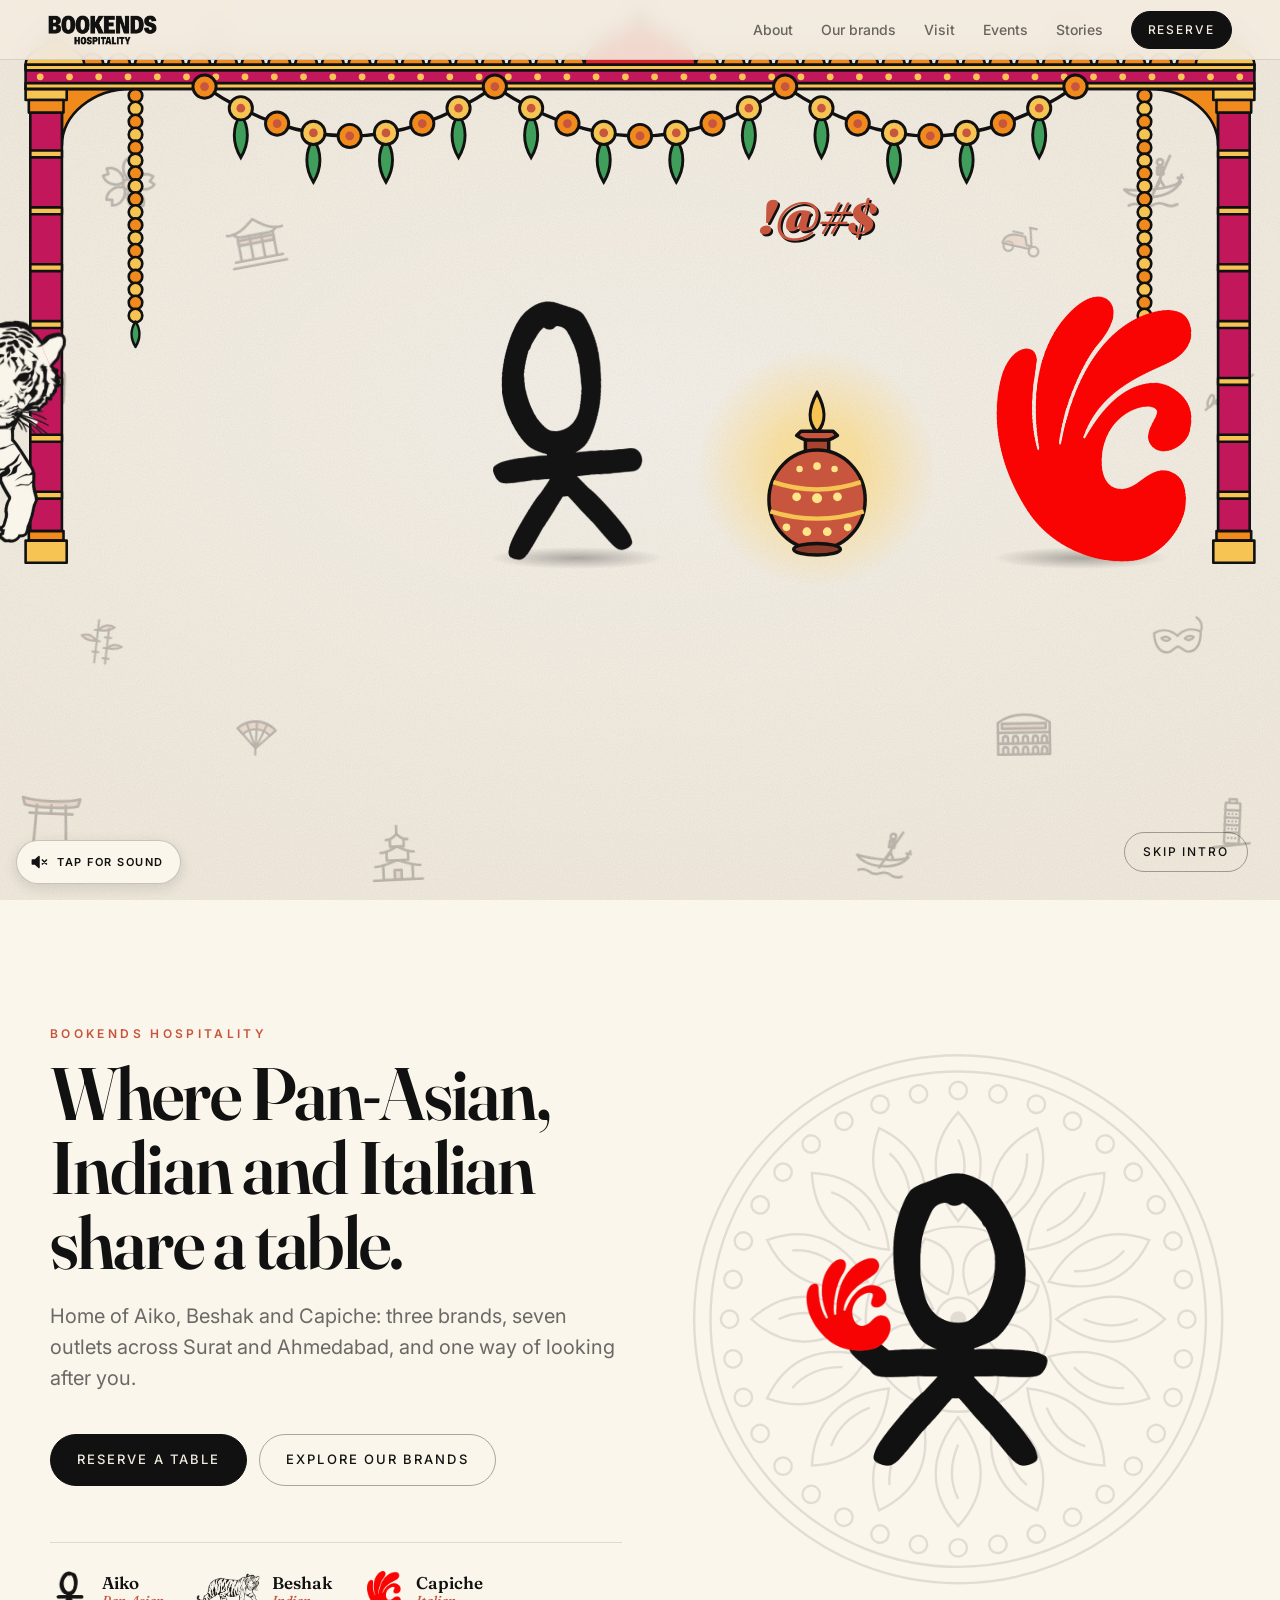
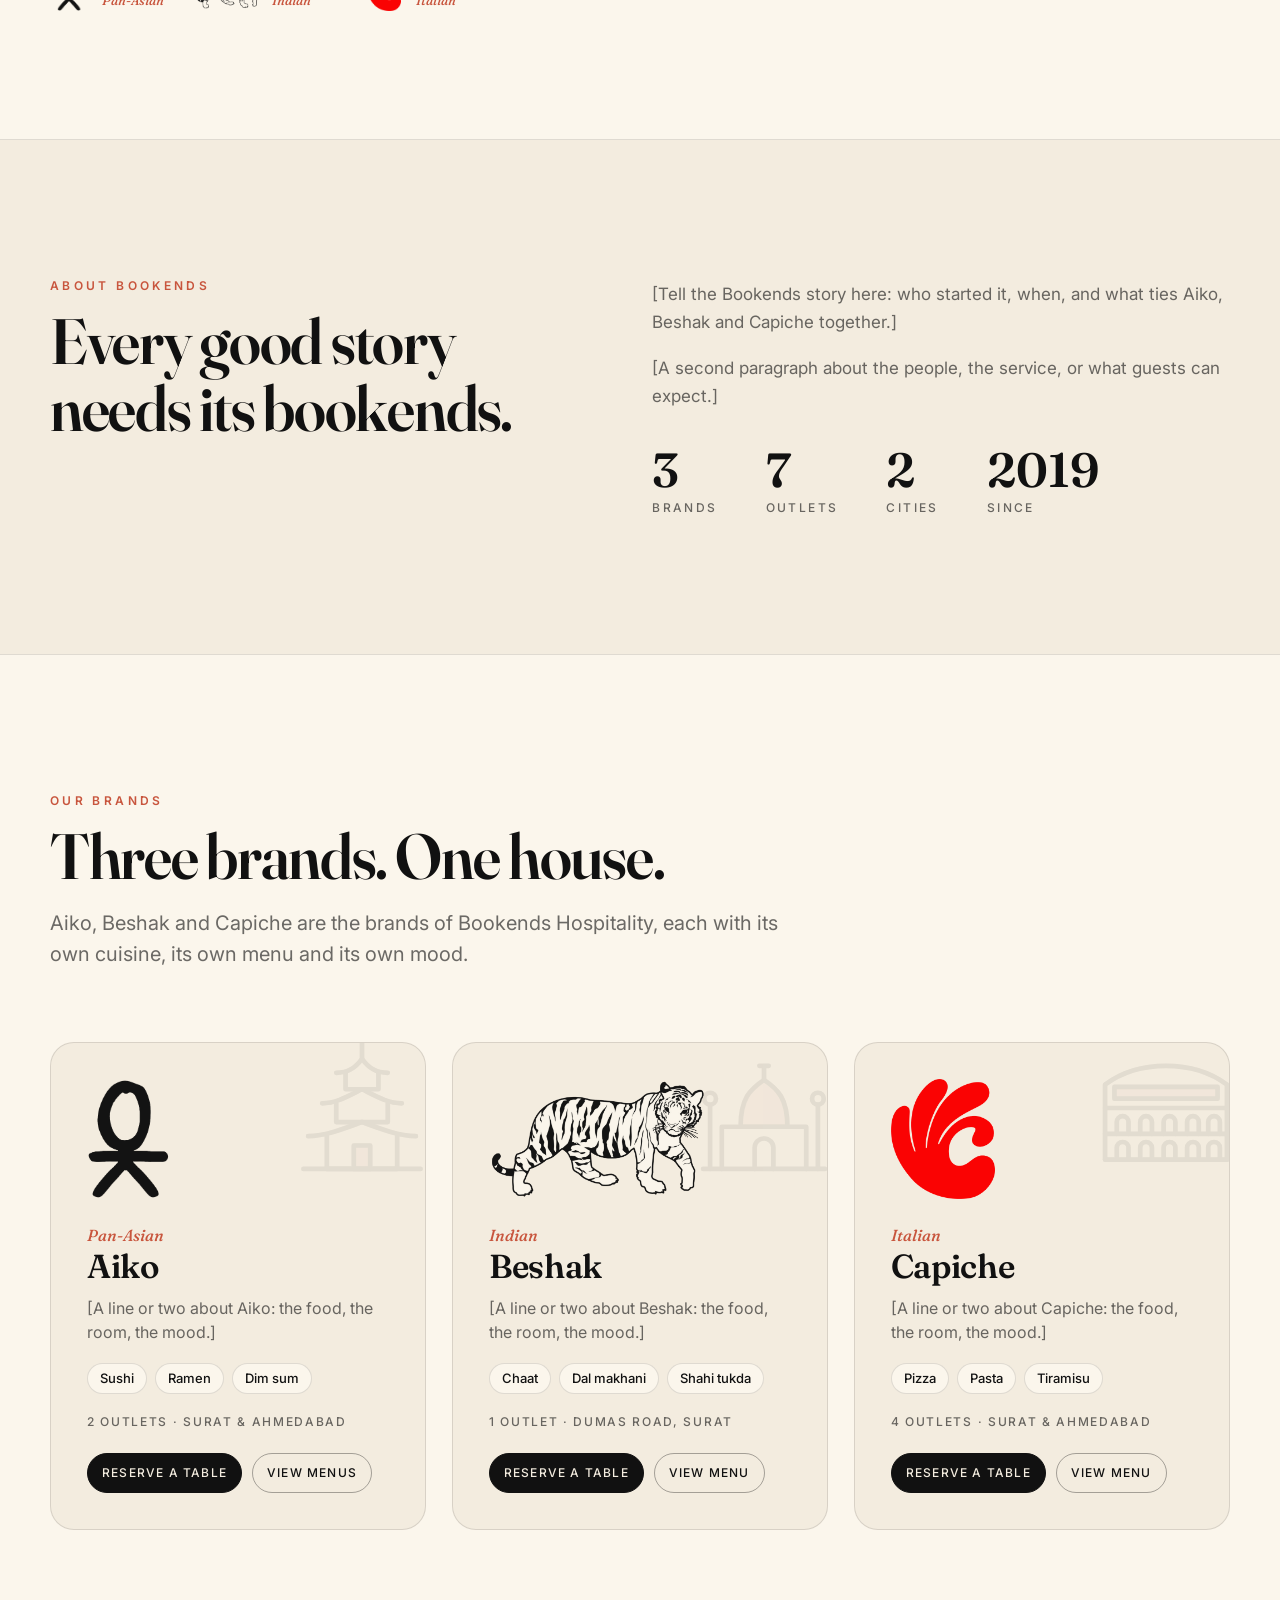
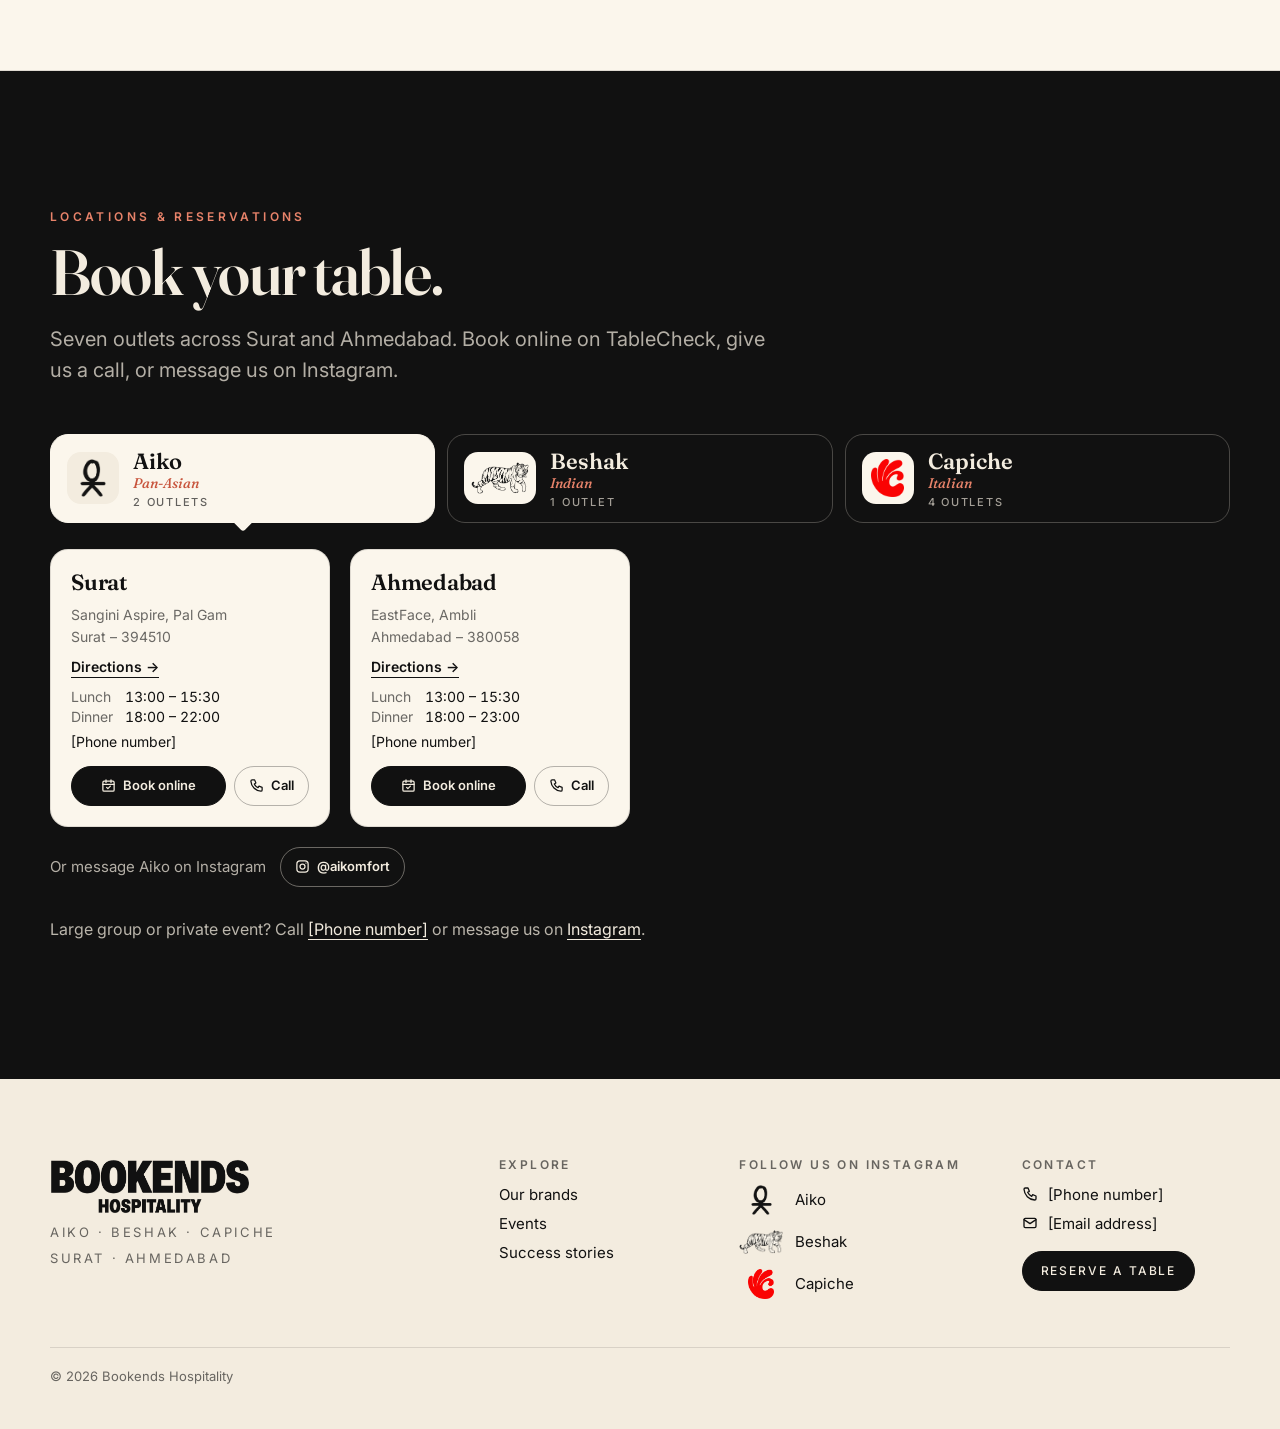
==== index.html @ e45eae7e "Capiche's addresses and hours, and breakfast at University Road Piplod: Samanvay, Gymkhana Road (395" ====
<!doctype html>
<html lang="en">
<head>
  <meta charset="utf-8">
  <meta name="viewport" content="width=device-width, initial-scale=1, viewport-fit=cover">
  <title>Bookends Hospitality</title>
  <meta name="description" content="Bookends Hospitality: home of Aiko (Pan-Asian), Beshak (Indian) and Capiche (Italian), with seven outlets across Surat and Ahmedabad.">
  <meta name="theme-color" content="#F3ECDF">
  <!-- favicon: the Caiko logo, the official Bookends Hospitality mark -->
  <link rel="icon" type="image/png" sizes="32x32" href="assets/icon-32.png">
  <link rel="icon" type="image/png" sizes="64x64" href="assets/icon-64.png">
  <link rel="apple-touch-icon" href="assets/icon-180.png">

  <link rel="preconnect" href="https://fonts.googleapis.com">
  <link rel="preconnect" href="https://fonts.gstatic.com" crossorigin>
  <link rel="stylesheet" href="https://fonts.googleapis.com/css2?family=Fraunces:ital,opsz,wght@0,9..144,500..900;1,9..144,500..900&family=Inter:wght@400;500;600&display=swap">
  <link rel="stylesheet" href="css/style.css">
  <link rel="stylesheet" href="css/home.css">
  <link rel="stylesheet" href="css/menus.css">
  <script>document.documentElement.classList.add('js')</script>
</head>
<body>

  <!-- appears once you scroll past the intro -->
  <header class="site-header" id="site-header">
    <a class="site-header__brand" href="#top"><img src="assets/logo-black.png" width="1518" height="417" alt="Bookends Hospitality"></a>
    <nav class="site-header__nav" id="site-nav" aria-label="Main">
      <a href="#about">About</a>
      <a href="#brands">Our brands</a>
      <a href="#reserve">Visit</a>
      <a href="events.html">Events</a>
      <a href="stories.html">Stories</a>
    </nav>
    <a class="btn btn--solid site-header__cta" href="#reserve">Reserve</a>
    <button class="site-header__menu" type="button" aria-expanded="false" aria-controls="site-nav" aria-label="Open menu">
      <svg viewBox="0 0 24 24" width="20" height="20" aria-hidden="true" fill="none" stroke="currentColor" stroke-width="2" stroke-linecap="round"><path class="site-header__menu-top" d="M4 8.5h16"/><path class="site-header__menu-bottom" d="M4 15.5h16"/></svg>
    </button>
  </header>

  <main id="top">
  <section class="stage" id="stage" aria-labelledby="brand-title">
    <!-- drifts and fades as the page scrolls on to the home page (js/home.js) -->
    <div class="stage__inner" id="stage-inner">
    <div class="scene" id="scene">

      <!-- Pan-Asian / Indian / Italian line art and the mandala are added here by intro.js -->
      <div class="bg" id="bg" aria-hidden="true"></div>

      <div class="char char--aiko" data-char="aiko">
        <span class="char__shadow"></span>
        <div class="char__lift"><div class="char__body">
          <img data-src="assets/aiko.png" alt="Aiko logo" draggable="false">
        </div></div>
      </div>

      <div class="char char--capiche" data-char="capiche">
        <span class="char__shadow"></span>
        <div class="char__lift"><div class="char__body">
          <img data-src="assets/capiche.png" alt="Capiche logo" draggable="false">
        </div></div>
      </div>

      <div class="cloud" id="cloud" aria-hidden="true">
        <div class="cloud__wobble">
          <div class="cloud__layer cloud__layer--outline"></div>
          <div class="cloud__layer cloud__layer--fill"></div>
        </div>
      </div>

      <div class="char char--tiger" data-char="tiger">
        <span class="char__shadow"></span>
        <div class="char__lift"><div class="char__body">
          <!-- data-roar: where the roar comes from; data-saddle: where Caiko sits (fractions of the image) -->
          <img data-src="assets/tiger/body.png" data-roar="0.87 0.44" data-saddle="0.42 0.17" alt="Beshak tiger logo" draggable="false">
          <!-- the tiger's moving parts sit behind its body; data-pivot is each joint (fractions of the image) -->
          <img class="rig rig--tail" data-part="tail" data-src="assets/tiger/tail.png" data-pivot="0.1154 0.7831" data-placeholder="none" alt="" draggable="false">
          <img class="rig rig--far" data-part="leg-hind-far" data-src="assets/tiger/leg-hind-far.png" data-pivot="0.4359 0.6961" data-placeholder="none" alt="" draggable="false">
          <img class="rig rig--far" data-part="leg-fore-far" data-src="assets/tiger/leg-fore-far.png" data-pivot="0.7179 0.6613" data-placeholder="none" alt="" draggable="false">
          <img class="rig" data-part="leg-hind-near" data-src="assets/tiger/leg-hind-near.png" data-pivot="0.1551 0.7483" data-placeholder="none" alt="" draggable="false">
          <img class="rig" data-part="leg-fore-near" data-src="assets/tiger/leg-fore-near.png" data-pivot="0.8814 0.6613" data-placeholder="none" alt="" draggable="false">
          <!-- the head nods, looks, talks and roars; the jaw, ear and eyelids move inside it -->
          <div class="rig-head" data-part="head-rig" data-pivot="0.7788 0.3016">
            <img class="rig-head__part" data-part="head" data-src="assets/tiger/head.png" data-placeholder="none" alt="" draggable="false">
            <img class="rig-head__part" data-part="tongue" data-src="assets/tiger/tongue.png" data-placeholder="none" alt="" draggable="false">
            <img class="rig-head__part" data-part="jaw" data-src="assets/tiger/jaw.png" data-pivot="0.8333 0.4246" data-placeholder="none" alt="" draggable="false">
            <img class="rig-head__part" data-part="ear" data-src="assets/tiger/ear.png" data-pivot="0.9583 0.2065" data-placeholder="none" alt="" draggable="false">
            <!-- closed eyelids: hidden unless the tiger sleeps, winks or purrs -->
            <img class="rig-head__part rig-lid" data-part="lid-l" data-src="assets/tiger/lid-l.png" data-placeholder="none" alt="" draggable="false">
            <img class="rig-head__part rig-lid" data-part="lid-r" data-src="assets/tiger/lid-r.png" data-placeholder="none" alt="" draggable="false">
          </div>
          <!-- data-seat: the point of Caiko that rests on the saddle -->
          <img class="rider" data-src="assets/caiko.png" data-seat="0.62 0.76" data-placeholder="caiko" alt="Caiko: Aiko and Capiche together" draggable="false">
        </div></div>
      </div>

      <!-- bursts, flying symbols, roar rings, props, words and dust are added here by intro.js -->
      <div class="fx" aria-hidden="true">
        <span class="bolt"><svg viewBox="0 0 64 64" stroke-linecap="round" stroke-linejoin="round">
          <path d="M37 2L11 36h18l-6 26 30-38H35l8-22z"/>
          <path class="bolt__sparks" d="M7 13l6 4M56 7l-4 6M59 45l-7-1M5 50l7-4M48 58l-3-6"/>
        </svg></span>
      </div>
    </div>

    <header class="title">
      <h1 id="brand-title">Bookends Hospitality</h1>
      <ul class="brands" aria-label="Our brands">
        <li><span class="brands__name">Aiko</span></li>
        <li><span class="brands__name">Beshak</span></li>
        <li><span class="brands__name">Capiche</span></li>
      </ul>
      <button class="btn replay" type="button">
        <svg viewBox="0 0 24 24" width="14" height="14" aria-hidden="true"><path d="M20 12a8 8 0 1 1-2.34-5.66M20 4v5h-5" fill="none" stroke="currentColor" stroke-width="2" stroke-linecap="round" stroke-linejoin="round"/></svg>
        Replay
      </button>
    </header>
    </div>

    <button class="btn skip" type="button">Skip intro</button>
    <!-- sound on / off, only while the intro plays; says "Tap for sound" until the browser allows audio (js/sound.js) -->
    <button class="sound" id="sound-toggle" type="button" aria-pressed="false" aria-label="Turn sound on">
      <svg viewBox="0 0 24 24" width="20" height="20" aria-hidden="true" fill="none" stroke="currentColor" stroke-width="1.8" stroke-linecap="round" stroke-linejoin="round">
        <path d="M4 9.5h3.5L12 5.5v13l-4.5-4H4z" fill="currentColor"/>
        <g class="sound__waves"><path d="M15.5 9a4 4 0 0 1 0 6"/><path d="M18 6.5a7.5 7.5 0 0 1 0 11"/></g>
        <g class="sound__off"><path d="M16 9.5l5 5M21 9.5l-5 5"/></g>
      </svg>
      <span class="sound__label">Tap for sound</span>
    </button>
    <a class="scroll-cue" href="#home">Explore
      <svg viewBox="0 0 24 24" width="18" height="18" aria-hidden="true"><path d="M6 9l6 6 6-6" fill="none" stroke="currentColor" stroke-width="2" stroke-linecap="round" stroke-linejoin="round"/></svg>
    </a>
  </section>

  <!-- ================================================================
       Home page. Text in [square brackets] is a placeholder to replace.
       Outside links (booking, menus, maps, phones, Instagram) are all
       set in one list at the top of js/home.js.
       ================================================================ -->

  <!-- the first view after the intro -->
  <section class="hero" id="home" aria-labelledby="hero-title">
    <div class="wrap hero__grid">
      <div class="hero__copy">
        <p class="eyebrow reveal" style="--d: 0">Bookends Hospitality</p>
        <h2 class="hero__title reveal" style="--d: 1" id="hero-title">Where Pan-Asian, Indian and Italian share a&nbsp;table.</h2>
        <p class="lede reveal" style="--d: 2">Home of Aiko, Beshak and Capiche: three brands, seven outlets across Surat and Ahmedabad, and one way of looking after you.</p>
        <div class="hero__actions reveal" style="--d: 3">
          <a class="btn btn--solid btn--lg" href="#reserve">Reserve a table</a>
          <a class="btn btn--lg" href="#brands">Explore our brands</a>
        </div>
        <ul class="hero__brands reveal" style="--d: 4" aria-label="Our brands">
          <li><a href="#brands"><img src="assets/aiko.png" alt=""><span><b>Aiko</b><i>Pan-Asian</i></span></a></li>
          <li><a href="#brands"><img class="is-wide" src="assets/tiger.png" alt=""><span><b>Beshak</b><i>Indian</i></span></a></li>
          <li><a href="#brands"><img src="assets/capiche.png" alt=""><span><b>Capiche</b><i>Italian</i></span></a></li>
        </ul>
      </div>
      <figure class="hero__art reveal" style="--d: 1" aria-hidden="true">
        <span class="hero__mandala" data-mandala></span>
        <img class="hero__caiko" src="assets/caiko.png" width="594" height="714" alt="">
      </figure>
    </div>
  </section>

  <section class="section" id="about" aria-labelledby="about-title">
    <div class="wrap story">
      <div class="story__head">
        <p class="eyebrow reveal">About Bookends</p>
        <h2 class="h2 reveal" id="about-title">Every good story needs its bookends.</h2>
      </div>
      <div class="story__body">
        <p class="reveal">[Tell the Bookends story here: who started it, when, and what ties Aiko, Beshak and Capiche together.]</p>
        <p class="reveal">[A second paragraph about the people, the service, or what guests can expect.]</p>
        <ul class="stats reveal">
          <li><strong>3</strong><span>Brands</span></li>
          <li><strong>7</strong><span>Outlets</span></li>
          <li><strong>2</strong><span>Cities</span></li>
          <li><strong>2019</strong><span>Since</span></li>
        </ul>
      </div>
    </div>
  </section>

  <section class="section section--light" id="brands" aria-labelledby="brands-title">
    <div class="wrap">
      <p class="eyebrow reveal">Our brands</p>
      <h2 class="h2 reveal" id="brands-title">Three brands. One house.</h2>
      <p class="lede reveal">Aiko, Beshak and Capiche are the brands of Bookends Hospitality, each with its own cuisine, its own menu and its own mood.</p>

      <div class="cards">
        <article class="card reveal" style="--d: 0">
          <span class="card__icon" data-icon="pagoda" aria-hidden="true"></span>
          <div class="card__logo"><img src="assets/aiko.png" alt="Aiko logo" loading="lazy"></div>
          <p class="card__cuisine">Pan-Asian</p>
          <h3 class="card__name">Aiko</h3>
          <p class="card__text">[A line or two about Aiko: the food, the room, the mood.]</p>
          <ul class="card__dishes" aria-label="Signature dishes">
            <li>Sushi</li><li>Ramen</li><li>Dim sum</li>
          </ul>
          <p class="card__where">2 outlets · Surat &amp; Ahmedabad</p>
          <div class="card__actions">
            <a class="btn btn--solid" href="#reserve" data-reserve="aiko">Reserve a table</a>
            <button class="btn" type="button" data-menu="aiko" aria-haspopup="dialog">View menus</button>
          </div>
        </article>

        <article class="card card--wide-logo reveal" style="--d: 1">
          <span class="card__icon" data-icon="tajMahal" aria-hidden="true"></span>
          <div class="card__logo"><img src="assets/tiger.png" alt="Beshak tiger logo" loading="lazy"></div>
          <p class="card__cuisine">Indian</p>
          <h3 class="card__name">Beshak</h3>
          <p class="card__text">[A line or two about Beshak: the food, the room, the mood.]</p>
          <ul class="card__dishes" aria-label="Signature dishes">
            <li>Chaat</li><li>Dal makhani</li><li>Shahi tukda</li>
          </ul>
          <p class="card__where">1 outlet · Dumas Road, Surat</p>
          <div class="card__actions">
            <a class="btn btn--solid" href="#reserve" data-reserve="beshak">Reserve a table</a>
            <button class="btn" type="button" data-menu="beshak" aria-haspopup="dialog">View menu</button>
          </div>
        </article>

        <article class="card reveal" style="--d: 2">
          <span class="card__icon" data-icon="colosseum" aria-hidden="true"></span>
          <div class="card__logo"><img src="assets/capiche.png" alt="Capiche logo" loading="lazy"></div>
          <p class="card__cuisine">Italian</p>
          <h3 class="card__name">Capiche</h3>
          <p class="card__text">[A line or two about Capiche: the food, the room, the mood.]</p>
          <ul class="card__dishes" aria-label="Signature dishes">
            <li>Pizza</li><li>Pasta</li><li>Tiramisu</li>
          </ul>
          <p class="card__where">4 outlets · Surat &amp; Ahmedabad</p>
          <div class="card__actions">
            <a class="btn btn--solid" href="#reserve" data-reserve="capiche">Reserve a table</a>
            <button class="btn" type="button" data-menu="capiche" aria-haspopup="dialog">View menu</button>
          </div>
        </article>
      </div>
    </div>
  </section>

  <section class="section section--dark" id="reserve" aria-labelledby="reserve-title">
    <div class="wrap">
      <p class="eyebrow reveal">Locations &amp; reservations</p>
      <h2 class="h2 reveal" id="reserve-title">Book your table.</h2>
      <p class="lede reveal">Seven outlets across Surat and Ahmedabad. Book online on TableCheck, give us a call, or message us on Instagram.</p>

      <div class="brand-tabs reveal" role="tablist" aria-label="Choose a restaurant">
        <button class="brand-tab" type="button" role="tab" id="tab-aiko" aria-controls="panel-aiko" aria-selected="true"><img src="assets/aiko.png" alt="" loading="lazy"><span><b>Aiko</b><em>Pan-Asian</em><small>2 outlets</small></span></button>
        <button class="brand-tab" type="button" role="tab" id="tab-beshak" aria-controls="panel-beshak" aria-selected="false"><img class="is-wide" src="assets/tiger.png" alt="" loading="lazy"><span><b>Beshak</b><em>Indian</em><small>1 outlet</small></span></button>
        <button class="brand-tab" type="button" role="tab" id="tab-capiche" aria-controls="panel-capiche" aria-selected="false"><img src="assets/capiche.png" alt="" loading="lazy"><span><b>Capiche</b><em>Italian</em><small>4 outlets</small></span></button>
      </div>
      <div class="outlet-group" id="panel-aiko" role="tabpanel" aria-labelledby="tab-aiko">
        <div class="outlets">
          <article class="outlet reveal" style="--d: 0">
            <h3 class="outlet__name">Surat</h3>
            <address class="outlet__address">Sangini Aspire, Pal Gam<br>Surat – 394510</address>
            <p class="outlet__map"><a class="link-arrow" data-link="aiko-surat.maps" href="#">Directions →</a></p>
            <dl class="outlet__hours"><dt>Lunch</dt><dd>13:00 – 15:30</dd><dt>Dinner</dt><dd>18:00 – 22:00</dd></dl>
            <p class="outlet__phone"><a data-link="aiko-surat.phone" href="#">[Phone number]</a></p>
            <div class="outlet__book">
              <a class="reserve__btn reserve__btn--book" data-link="aiko-surat.booking" href="#" aria-label="Book Aiko Surat online on TableCheck">Book online</a>
              <a class="reserve__btn reserve__btn--call" data-link="aiko-surat.phone" href="#" aria-label="Call Aiko Surat">Call</a>
            </div>
          </article>
          <article class="outlet reveal" style="--d: 1">
            <h3 class="outlet__name">Ahmedabad</h3>
            <address class="outlet__address">EastFace, Ambli<br>Ahmedabad – 380058</address>
            <p class="outlet__map"><a class="link-arrow" data-link="aiko-ahmedabad.maps" href="#">Directions →</a></p>
            <dl class="outlet__hours"><dt>Lunch</dt><dd>13:00 – 15:30</dd><dt>Dinner</dt><dd>18:00 – 23:00</dd></dl>
            <p class="outlet__phone"><a data-link="aiko-ahmedabad.phone" href="#">[Phone number]</a></p>
            <div class="outlet__book">
              <a class="reserve__btn reserve__btn--book" data-link="aiko-ahmedabad.booking" href="#" aria-label="Book Aiko Ahmedabad online on TableCheck">Book online</a>
              <a class="reserve__btn reserve__btn--call" data-link="aiko-ahmedabad.phone" href="#" aria-label="Call Aiko Ahmedabad">Call</a>
            </div>
          </article>
        </div>
        <p class="outlet-group__dm">Or message Aiko on Instagram <a class="reserve__btn reserve__btn--ig outlet-group__ig" data-link="aiko.instagram" href="#" aria-label="Aiko on Instagram, @aikomfort">@aikomfort</a></p>
      </div>

      <div class="outlet-group" id="panel-beshak" role="tabpanel" aria-labelledby="tab-beshak">
        <div class="outlets">
          <article class="outlet reveal" style="--d: 0">
            <h3 class="outlet__name">Dumas Road</h3>
            <address class="outlet__address">[Building, street], Dumas Road<br>Surat – [PIN]</address>
            <p class="outlet__map"><a class="link-arrow" data-link="beshak-dumas.maps" href="#">Directions →</a></p>
            <dl class="outlet__hours"><dt>Dinner</dt><dd>19:00 – 23:00</dd></dl>
            <p class="outlet__phone"><a data-link="beshak-dumas.phone" href="#">[Phone number]</a></p>
            <div class="outlet__book">
              <a class="reserve__btn reserve__btn--book" data-link="beshak-dumas.booking" href="#" aria-label="Book Beshak Dumas Road online on TableCheck">Book online</a>
              <a class="reserve__btn reserve__btn--call" data-link="beshak-dumas.phone" href="#" aria-label="Call Beshak Dumas Road">Call</a>
            </div>
          </article>
        </div>
        <p class="outlet-group__dm">Or message Beshak on Instagram <a class="reserve__btn reserve__btn--ig outlet-group__ig" data-link="beshak.instagram" href="#" aria-label="Beshak on Instagram, @beshak.indian">@beshak.indian</a></p>
      </div>

      <div class="outlet-group" id="panel-capiche" role="tabpanel" aria-labelledby="tab-capiche">
        <div class="outlets">
          <article class="outlet reveal" style="--d: 0">
            <h3 class="outlet__name">Piplod</h3>
            <address class="outlet__address">Samanvay, Gymkhana Road, Piplod<br>Surat – 395007</address>
            <p class="outlet__map"><a class="link-arrow" data-link="capiche-piplod.maps" href="#">Directions →</a></p>
            <dl class="outlet__hours"><dt>Lunch</dt><dd>13:00 – 15:30</dd><dt>Dinner</dt><dd>18:00 – 22:30</dd></dl>
            <p class="outlet__phone"><a data-link="capiche-piplod.phone" href="#">[Phone number]</a></p>
            <div class="outlet__book">
              <a class="reserve__btn reserve__btn--book" data-link="capiche-piplod.booking" href="#" aria-label="Book Capiche Piplod online on TableCheck">Book online</a>
              <a class="reserve__btn reserve__btn--call" data-link="capiche-piplod.phone" href="#" aria-label="Call Capiche Piplod">Call</a>
            </div>
          </article>
          <article class="outlet reveal" style="--d: 1">
            <h3 class="outlet__name">Vesu</h3>
            <address class="outlet__address">International Wealth Center (IWC), Vesu<br>Surat – 395007</address>
            <p class="outlet__map"><a class="link-arrow" data-link="capiche-vesu.maps" href="#">Directions →</a></p>
            <dl class="outlet__hours"><dt>Lunch</dt><dd>13:00 – 15:30</dd><dt>Dinner</dt><dd>18:00 – 23:30</dd></dl>
            <p class="outlet__phone"><a data-link="capiche-vesu.phone" href="#">[Phone number]</a></p>
            <div class="outlet__book">
              <a class="reserve__btn reserve__btn--book" data-link="capiche-vesu.booking" href="#" aria-label="Book Capiche Vesu online on TableCheck">Book online</a>
              <a class="reserve__btn reserve__btn--call" data-link="capiche-vesu.phone" href="#" aria-label="Call Capiche Vesu">Call</a>
            </div>
          </article>
          <article class="outlet reveal" style="--d: 2">
            <h3 class="outlet__name">Ambli</h3>
            <address class="outlet__address">Ason Vista, near Karnavati Club<br>Ahmedabad – 380058</address>
            <p class="outlet__map"><a class="link-arrow" data-link="capiche-ambli.maps" href="#">Directions →</a></p>
            <dl class="outlet__hours"><dt>Lunch</dt><dd>12:30 – 15:30</dd><dt>Dinner</dt><dd>18:00 – 23:30</dd></dl>
            <p class="outlet__phone"><a data-link="capiche-ambli.phone" href="#">[Phone number]</a></p>
            <div class="outlet__book">
              <a class="reserve__btn reserve__btn--book" data-link="capiche-ambli.booking" href="#" aria-label="Book Capiche Ambli online on TableCheck">Book online</a>
              <a class="reserve__btn reserve__btn--call" data-link="capiche-ambli.phone" href="#" aria-label="Call Capiche Ambli">Call</a>
            </div>
          </article>
          <article class="outlet reveal" style="--d: 3">
            <h3 class="outlet__name">University Road</h3>
            <address class="outlet__address">Addor Aspire 2, Panjarapole Cross Road<br>Ahmedabad – 380015</address>
            <p class="outlet__map"><a class="link-arrow" data-link="capiche-uni.maps" href="#">Directions →</a></p>
            <dl class="outlet__hours"><dt>Breakfast</dt><dd>08:00 – 11:00</dd><dt>Lunch</dt><dd>12:30 – 15:30</dd><dt>Dinner</dt><dd>18:00 – 23:00</dd></dl>
            <p class="outlet__phone"><a data-link="capiche-uni.phone" href="#">[Phone number]</a></p>
            <div class="outlet__book">
              <a class="reserve__btn reserve__btn--book" data-link="capiche-uni.booking" href="#" aria-label="Book Capiche University Road online on TableCheck">Book online</a>
              <a class="reserve__btn reserve__btn--call" data-link="capiche-uni.phone" href="#" aria-label="Call Capiche University Road">Call</a>
            </div>
          </article>
        </div>
        <p class="outlet-group__dm">Or message Capiche on Instagram <a class="reserve__btn reserve__btn--ig outlet-group__ig" data-link="capiche.instagram" href="#" aria-label="Capiche on Instagram, @pizza.capiche">@pizza.capiche</a></p>
      </div>

      <p class="reserve__note reveal">Large group or private event? Call <a data-link="group.phone" href="#">[Phone number]</a> or message us on <a data-link="group.instagram" href="#">Instagram</a>.</p>
    </div>
  </section>

  </main>

  <footer class="site-footer" id="contact">
    <div class="wrap footer">
      <div class="footer__brand">
        <p class="footer__name"><img src="assets/logo-black.png" width="1518" height="417" alt="Bookends Hospitality" loading="lazy"></p>
        <p class="footer__tag">Aiko · Beshak · Capiche</p>
        <p class="footer__tag">Surat · Ahmedabad</p>
      </div>
      <nav class="footer__col footer__explore" aria-label="Explore">
        <h3>Explore</h3>
        <a href="#brands">Our brands</a>
        <a href="events.html">Events</a>
        <a href="stories.html">Success stories</a>
      </nav>
      <div class="footer__col footer__follow">
        <h3>Follow us on Instagram</h3>
        <div class="footer__ig">
          <a data-link="aiko.instagram" href="#" aria-label="Aiko on Instagram"><img src="assets/aiko.png" alt="" loading="lazy"><span>Aiko</span></a>
          <a data-link="beshak.instagram" href="#" aria-label="Beshak on Instagram"><img class="is-wide" src="assets/tiger.png" alt="" loading="lazy"><span>Beshak</span></a>
          <a data-link="capiche.instagram" href="#" aria-label="Capiche on Instagram"><img src="assets/capiche.png" alt="" loading="lazy"><span>Capiche</span></a>
        </div>
      </div>
      <div class="footer__col footer__contact">
        <h3>Contact</h3>
        <a class="footer__phone" data-link="group.phone" href="#">[Phone number]</a>
        <a class="footer__email" data-link="group.email" href="#">[Email address]</a>
        <a class="btn btn--solid footer__reserve" href="#reserve">Reserve a table</a>
      </div>
    </div>
    <p class="footer__legal wrap"><span>© <span data-year>2026</span> Bookends Hospitality</span></p>
  </footer>

  <!-- the menu viewer: a brand's menus, page by page (js/menus.js) -->
  <dialog class="menu-viewer" id="menu-viewer" aria-labelledby="mv-title">
    <div class="mv__head">
      <h2 class="mv__title" id="mv-title"><img class="mv__logo" src="" alt=""><span class="mv__brand"></span></h2>
      <div class="mv__tabs" role="tablist" aria-label="Menus"></div>
      <div class="mv__actions">
        <a class="mv__icon mv__download" href="#" download aria-label="Download the menu (PDF)" title="Download the menu (PDF)">
          <svg viewBox="0 0 24 24" width="20" height="20" aria-hidden="true" fill="none" stroke="currentColor" stroke-width="2" stroke-linecap="round" stroke-linejoin="round"><path d="M12 4v11M7 10.5l5 5 5-5M5 19.5h14"/></svg>
        </a>
        <button class="mv__icon mv__close" type="button" aria-label="Close menus" title="Close">
          <svg viewBox="0 0 24 24" width="20" height="20" aria-hidden="true"><path d="M6 6l12 12M18 6L6 18" fill="none" stroke="currentColor" stroke-width="2" stroke-linecap="round"/></svg>
        </button>
      </div>
    </div>
    <div class="mv__pages" id="mv-pages" role="tabpanel" tabindex="0"></div>
  </dialog>

  <script src="https://cdnjs.cloudflare.com/ajax/libs/gsap/3.12.5/gsap.min.js"></script>
  <script src="js/essence.js"></script>
  <script src="js/sound.js"></script>
  <script src="js/openings.js"></script>
  <script src="js/intro.js"></script>
  <script src="js/home.js"></script>
  <script src="js/menus.js"></script>
</body>
</html>
---- css/style.css ----
/* ==========================================================================
   Bookends Hospitality: the intro (16 opening concepts, see js/openings.js)
   This stylesheet lays out the FINAL "bookends" pose. intro.js animates into it.
   ========================================================================== */

:root {
  --paper: #F3ECDF;
  --paper-light: #FBF6EC;
  --ink: #111111;
  --ink-soft: rgba(17, 17, 17, .62);
  --accent: #C8553D;
  --stroke: 3px;

  /* stage geometry */
  --floor: 62%;                         /* where everyone stands, from the top */
  --fh: clamp(96px, 27vmin, 300px);     /* fighter height */
  --fw-max: 24vw;                       /* fighter max width */
  --th: clamp(140px, 40vmin, 440px);    /* tiger max height */
  --tw-max: 36vw;                       /* tiger max width (it's wide: width usually wins) */
  --aiko-x: 20%;
  --capiche-x: 80%;
  --bs: clamp(84px, 16vmin, 170px);     /* sushi / pizza hit burst size */
  --doodle: clamp(34px, 6.5vmin, 80px); /* background icon size */

  --font-display: 'Fraunces', Georgia, 'Times New Roman', serif;
  --font-ui: 'Inter', system-ui, -apple-system, 'Segoe UI', sans-serif;
}

/* phones and tall tablets */
@media (max-aspect-ratio: 4/5) {
  :root {
    --floor: 58%;
    --fh: 22vw;              /* sized so the Navratri row fits: tiger, Aiko, garbo, Capiche */
    --fw-max: 24vw;
    --th: 33vw;
    --tw-max: 34vw;
    --aiko-x: 15%;
    --capiche-x: 85%;
  }
}

*, *::before, *::after { box-sizing: border-box; }

html, body { margin: 0; }

body {
  background: var(--paper);
  color: var(--ink);
  font-family: var(--font-ui);
  -webkit-font-smoothing: antialiased;
}

/* --- stage ---------------------------------------------------------------- */

.stage {
  position: relative;
  height: 100vh;
  height: 100svh;
  min-height: 360px;
  overflow: hidden;
  background:
    radial-gradient(120% 90% at 50% 45%, rgba(255, 255, 255, .35), rgba(255, 255, 255, 0) 60%),
    var(--paper);
  isolation: isolate;
}

/* paper grain */
.stage::before {
  content: '';
  position: absolute;
  inset: 0;
  z-index: -1;
  opacity: .07;
  pointer-events: none;
  background-image: url("data:image/svg+xml;utf8,<svg xmlns='http://www.w3.org/2000/svg' width='180' height='180'><filter id='n'><feTurbulence type='fractalNoise' baseFrequency='.85' numOctaves='2' stitchTiles='stitch'/><feColorMatrix values='0 0 0 0 0  0 0 0 0 0  0 0 0 0 0  0 0 0 .9 0'/></filter><rect width='100%' height='100%' filter='url(%23n)'/></svg>");
}

.stage__inner {
  position: absolute;
  inset: 0;
  will-change: transform, opacity;
}

.scene {
  position: absolute;
  inset: 0;
}

/* hold everything until images are loaded and the timeline is set */
.stage:not(.is-ready) .scene,
.stage:not(.is-ready) .title,
.stage:not(.is-ready) .skip { visibility: hidden; }

/* --- background: Pan-Asian (Aiko) on the left, Italy (Capiche)
       on the right, India (Beshak) ringing a mandala behind the title -------- */

.bg {
  position: absolute;
  inset: 0;
  z-index: 1;
  pointer-events: none;
}

.doodle {
  --s: 1;
  --size: calc(var(--doodle) * var(--s));
  position: absolute;
  width: var(--size);
  aspect-ratio: 1;
  margin: calc(var(--size) / -2) 0 0 calc(var(--size) / -2);
  color: var(--ink);
  visibility: hidden;
}

.doodle svg {
  display: block;
  width: 100%;
  height: 100%;
  overflow: visible;
  opacity: .24;
}

.doodle--beshak svg { opacity: .32; }

.f {
  fill: var(--accent);
  fill-opacity: .45;
}

.mandala {
  position: absolute;
  left: 0;
  top: 0;
  color: var(--ink);
  visibility: hidden;
}

.mandala svg {
  display: block;
  width: 100%;
  height: 100%;
  opacity: .11;
}

/* --- characters ------------------------------------------------------------
   .char        horizontal position (GSAP x)
   .char__lift  hops and drops   (GSAP y)
   .char__body  squash / spin    (GSAP scale, rotation)
   ------------------------------------------------------------------------- */

.char {
  position: absolute;
  left: var(--x);
  bottom: calc(100% - var(--floor));
  width: 0;                     /* zero-width anchor: content centers on --x */
  display: flex;
  justify-content: center;
  align-items: flex-end;
  z-index: 2;
  pointer-events: none;
}

.char--aiko    { --x: var(--aiko-x); }
.char--capiche { --x: var(--capiche-x); }
.char--tiger   { --x: 50%; z-index: 4; }

.char__lift,
.char__body { flex: none; }

.char__body {
  position: relative;
  transform-origin: 50% 100%;
}

/* the tiger's legs and tail: full-size layers stacked behind its body,
   so each joint hides under the body while the part swings */
.char--tiger .char__body { isolation: isolate; }

.char .rig {
  position: absolute;
  inset: 0;
  width: 100%;
  height: 100%;
  max-width: none;
  max-height: none;
  z-index: -1;
}

.char .rig--far  { z-index: -2; }
.char .rig--tail { z-index: -3; }

/* the head sits on top of the body, so its moving edges cover the neck */
.char .rig-head {
  position: absolute;
  inset: 0;
  z-index: 1;
}

.char .rig-head__part {
  position: absolute;
  inset: 0;
  width: 100%;
  height: 100%;
  max-width: none;
  max-height: none;
}

/* closed eyelids: shown only while the tiger winks or purrs */
.char .rig-lid { visibility: hidden; }

/* Caiko rides on the tiger's back; intro.js places it on the saddle */
.char .rider {
  position: absolute;
  z-index: 2;
  left: 0;
  top: 0;
  height: calc(var(--fh) * .78);
  width: auto;
  max-width: none;
  max-height: none;
  visibility: hidden;
}

.char img {
  display: block;
  height: var(--fh);
  width: auto;
  max-width: var(--fw-max);
  object-fit: contain;
  object-position: 50% 100%;
  user-select: none;
  -webkit-user-drag: none;
}

/* the tiger keeps its own proportions inside a max box, so its box = its art */
.char--tiger img {
  width: auto;
  height: auto;
  max-width: var(--tw-max);
  max-height: var(--th);
}

/* add to a .char to mirror its art so it faces the other way */
.is-flipped img { transform: scaleX(-1); }

.char__shadow {
  --s: var(--fh);
  position: absolute;
  left: 0;
  bottom: calc(var(--s) * -.045);
  width: calc(var(--s) * .72);
  height: calc(var(--s) * .09);
  margin-left: calc(var(--s) * -.36);
  border-radius: 50%;
  background: radial-gradient(closest-side, rgba(17, 17, 17, .3), rgba(17, 17, 17, 0));
}

.char--tiger .char__shadow {
  --s: var(--tw-max);
  height: calc(var(--s) * .06);
  bottom: calc(var(--s) * -.03);
}

/* --- brawl cloud ---------------------------------------------------------- */

.cloud {
  position: absolute;
  left: 0;
  top: 0;
  z-index: 3;
  pointer-events: none;
  visibility: hidden;
}

.cloud__wobble,
.cloud__layer {
  position: absolute;
  inset: 0;
}

.puff {
  position: absolute;
  aspect-ratio: 1;
  border-radius: 50%;
  background: var(--paper-light);
}

/* outlines sit under the fills, so overlapping puffs read as one cloud */
.cloud__layer--outline .puff { box-shadow: 0 0 0 var(--stroke) var(--ink); }

/* --- effects -------------------------------------------------------------- */

.fx {
  position: absolute;
  inset: 0;
  z-index: 5;
  pointer-events: none;
}

.fx > * {
  position: absolute;
  left: 0;
  top: 0;
  visibility: hidden;
}

.bolt {
  width: clamp(84px, 18vmin, 200px);
  aspect-ratio: 1;
}

.bolt svg {
  display: block;
  width: 100%;
  height: 100%;
  overflow: visible;
}

.bolt path {
  fill: #FFFFFF;
  stroke: var(--ink);
  stroke-width: 3.4;
}

.bolt .bolt__sparks {
  fill: none;
  stroke-width: 2.6;
}

.burst {
  width: var(--bs);
  aspect-ratio: 1;
  display: grid;
  place-items: center;
}

.burst > svg {
  position: absolute;
  inset: 0;
  width: 100%;
  height: 100%;
  overflow: visible;
}

.burst polygon {
  fill: var(--paper-light);
  stroke: var(--ink);
  stroke-width: 3;
  stroke-linejoin: round;
}

.burst__food {
  position: relative;
  display: block;
  width: 64%;
  aspect-ratio: 1;
  transform: rotate(-10deg);
}

.burst__food svg {
  display: block;
  width: 100%;
  overflow: visible;
}

.bit {
  font: 900 clamp(16px, 3.6vmin, 36px)/1 var(--font-display);
  color: var(--ink);
  white-space: nowrap;
}

.bit--accent { color: var(--accent); }

.heart {
  font: 900 clamp(18px, 3.4vmin, 34px)/1 var(--font-display);
  color: var(--accent);
}

.ring {
  border-radius: 50%;
  border: 3px solid var(--ink);
}

.dust {
  width: clamp(14px, 3vmin, 30px);
  aspect-ratio: 1;
  border-radius: 50%;
  background: var(--paper-light);
  box-shadow: 0 0 0 2px var(--ink);
}

/* --- props used by the opening variations ---------------------------------- */

/* props can also sit on the background layer (behind everyone), e.g. the host's door */
.bg > .prop {
  position: absolute;
  left: 0;
  top: 0;
}

.prop svg,
.held svg,
.bit--icon svg {
  display: block;
  width: 100%;
  height: auto;
  overflow: visible;
}

.bit--icon { width: clamp(28px, 5.5vmin, 56px); }

.noodle svg { height: 100%; }

.held {
  position: absolute;
  pointer-events: none;
}

.tray__food {
  display: block;
  width: 66%;
  margin: 0 auto -10%;
}

.say {
  font: italic 900 clamp(24px, 5vmin, 60px)/1 var(--font-display);
  color: var(--accent);
  letter-spacing: -.01em;
  white-space: nowrap;
  text-shadow: .045em .045em 0 var(--ink);
}

.say--ink {
  color: var(--ink);
  text-shadow: none;
}

.say--small { font-size: clamp(16px, 3vmin, 34px); }

.zzz {
  font: italic 800 clamp(18px, 3.6vmin, 40px)/1 var(--font-display);
  color: var(--ink);
}

/* the storybook: an open book with three spreads, pages fold at the spine */
.book { aspect-ratio: 2.4; }

.book > span { position: absolute; }

.book__back {
  top: -3%;
  bottom: -3%;
  width: 51.5%;
  background: var(--accent);
  border: 3px solid var(--ink);
}

.book__back--l { left: -1.5%; border-radius: 10px 0 0 10px; }
.book__back--r { right: -1.5%; border-radius: 0 10px 10px 0; }

.book__page {
  top: 0;
  bottom: 0;
  width: 50%;
  display: flex;
  flex-direction: column;
  align-items: center;
  justify-content: center;
  gap: 6%;
  color: var(--ink);
  background: var(--paper-light);
  border: 3px solid var(--ink);
}

.book__page--l { left: 0; border-radius: 6px 0 0 6px; }
.book__page--r { right: 0; border-radius: 0 6px 6px 0; }

.book__art {
  display: flex;
  justify-content: center;
  gap: 10%;
  width: 78%;
}

.book__art svg { width: 40%; height: auto; }

.book__label {
  font: italic 600 clamp(14px, 2.6vmin, 30px)/1 var(--font-display);
  color: var(--accent);
}

.book__spine {
  left: 50%;
  top: 0;
  bottom: 0;
  z-index: 30;
  width: 3px;
  margin-left: -1.5px;
  background: var(--ink);
}

.book__cover {
  top: -3%;
  bottom: -3%;
  right: -1.5%;
  z-index: 40;
  width: 51.5%;
  display: flex;
  flex-direction: column;
  align-items: center;
  justify-content: center;
  gap: 6%;
  background: var(--accent);
  border: 3px solid var(--ink);
  border-radius: 0 10px 10px 0;
}

.book__cover img {
  width: 66%;
  padding: 4%;
  background: var(--paper-light);
  border: 3px solid var(--ink);
  border-radius: 8px;
}

.book__cover b {
  font: 600 clamp(14px, 2.8vmin, 32px)/1 var(--font-display);
  color: var(--paper-light);
}

/* Holi: soft clouds of coloured powder; --c is the colour */
.powder {
  aspect-ratio: 1;
  border-radius: 50%;
  background: radial-gradient(closest-side, var(--c) 35%, transparent);
}

.powder--pinch { background: radial-gradient(closest-side, var(--c) 62%, transparent); }

/* "Say paneer!": the instant photo from the tiger's camera, and its flash */
.polaroid__frame {
  display: block;
  padding: 7% 7% 24%;
  background: #FFFFFF;
  border: 3px solid var(--ink);
  border-radius: 3px;
  box-shadow: 4px 6px 0 rgba(17, 17, 17, .14);
}

.polaroid__pic {
  display: block;
  background: #2B2522;          /* develops to paper in the timeline */
}

.polaroid__pic img {
  display: block;
  width: 100%;
  aspect-ratio: 1;
  object-fit: contain;
  padding: 8%;
  opacity: 0;
}

.flash { background: #FFFFFF; }

/* --- title ---------------------------------------------------------------- */

/* the final screen: title centred, once the tiger has carried Caiko away */
.title {
  position: absolute;
  inset: 0;
  z-index: 6;
  display: flex;
  flex-direction: column;
  align-items: center;
  justify-content: center;
  padding: 16px;
  text-align: center;
  pointer-events: none;
}

.title .replay { pointer-events: auto; }

.title h1 {
  margin: 0;
  font-family: var(--font-display);
  font-weight: 600;
  font-variation-settings: 'opsz' 144;
  font-size: clamp(36px, 8vmin, 104px);
  line-height: 1.02;
  letter-spacing: -.02em;
  text-wrap: balance;
}

.brands {
  display: flex;
  justify-content: center;
  gap: clamp(20px, 5vw, 56px);
  margin: clamp(10px, 2vmin, 18px) 0 0;
  padding: 0;
  list-style: none;
}

.brands li {
  display: flex;
  flex-direction: column;
  align-items: center;
  gap: 4px;
}

.brands__name {
  margin-right: -.3em;   /* balance the trailing letter-spacing */
  font-size: clamp(11px, 1.5vmin, 14px);
  font-weight: 500;
  letter-spacing: .3em;
  text-transform: uppercase;
  color: var(--ink-soft);
}

/* short landscape screens: one line per brand so the title block fits */
@media (max-height: 500px) {
  :root { --floor: 58%; }
  .brands li { flex-direction: row; align-items: baseline; gap: 6px; }
}

/* --- buttons -------------------------------------------------------------- */

.btn {
  display: inline-flex;
  align-items: center;
  gap: 8px;
  min-height: 40px;
  padding: 10px 18px;
  font: 500 12px/1 var(--font-ui);
  letter-spacing: .16em;
  text-transform: uppercase;
  color: var(--ink);
  background: transparent;
  border: 1px solid rgba(17, 17, 17, .35);
  border-radius: 999px;
  cursor: pointer;
  transition: background-color .2s, color .2s, border-color .2s;
}

.btn:hover {
  background: var(--ink);
  border-color: var(--ink);
  color: var(--paper);
}

.btn:focus-visible {
  outline: 2px solid var(--accent);
  outline-offset: 3px;
}

.replay { margin-top: clamp(14px, 3vmin, 28px); }

.skip {
  position: absolute;
  right: max(16px, env(safe-area-inset-right));
  bottom: max(16px, env(safe-area-inset-bottom));
  z-index: 10;
}

@media (min-width: 768px) {
  .skip { right: 32px; bottom: 28px; }
}

/* without GSAP (CDN blocked) the page simply shows the final pose */
.no-anim .skip,
.no-anim .replay,
.no-anim .char { display: none; }

/* --- sound button, on the intro only ----------------------------------------- */

.sound {
  position: absolute;
  left: max(16px, env(safe-area-inset-left));
  bottom: max(16px, env(safe-area-inset-bottom));
  z-index: 10;
  display: grid;
  place-items: center;
  width: 44px;
  height: 44px;
  padding: 0;
  color: var(--ink);
  background: var(--paper-light);
  border: 1px solid rgba(17, 17, 17, .22);
  border-radius: 50%;
  box-shadow: 0 4px 14px rgba(17, 17, 17, .12);
  cursor: pointer;
  transition: opacity .4s ease, visibility .4s, border-color .2s;
}

.sound:hover { border-color: var(--ink); }

.sound:focus-visible {
  outline: 2px solid var(--accent);
  outline-offset: 3px;
}

.sound__label { display: none; }

/* waiting for the browser to allow audio: a pill that invites a tap */
.sound.is-waiting {
  grid-auto-flow: column;
  gap: 8px;
  width: auto;
  padding: 0 16px 0 12px;
  border-radius: 999px;
  font: 600 11px/1 var(--font-ui);
  letter-spacing: .14em;
  text-transform: uppercase;
}

.sound.is-waiting .sound__label { display: inline; }

.sound.is-waiting::after {
  content: '';
  position: absolute;
  inset: -1px;
  border: 2px solid var(--accent);
  border-radius: inherit;
  opacity: 0;
  pointer-events: none;
  animation: sound-invite 2.2s ease-out .8s infinite;
}

@keyframes sound-invite {
  0% { opacity: .7; transform: scale(1); }
  100% { opacity: 0; transform: scale(1.25, 1.6); }
}

.sound .sound__waves { display: none; }
.sound.is-playing .sound__waves { display: inline; animation: sound-pulse 1.6s ease-in-out infinite; }
.sound.is-playing .sound__off { display: none; }

@keyframes sound-pulse { 50% { opacity: .35; } }

/* hidden before the intro starts and once it has finished */
.stage:not(.is-ready) .sound,
.stage.is-done .sound {
  opacity: 0;
  visibility: hidden;
}

@media (prefers-reduced-motion: reduce) {
  .sound.is-playing .sound__waves,
  .sound.is-waiting::after { animation: none; }
}

/* --- variation switcher (variation branch only) ---------------------------- */

.variants {
  position: absolute;
  top: 12px;
  left: 0;
  right: 0;
  z-index: 12;
  display: flex;
  gap: 4px;
  width: max-content;
  max-width: calc(100% - 24px);
  margin-inline: auto;
  padding: 4px;
  overflow-x: auto;
  background: rgba(17, 17, 17, .86);
  border-radius: 999px;
  scrollbar-width: none;
}

.variants button {
  flex: none;
  padding: 8px 12px;
  font: 600 12px/1 var(--font-ui);
  color: var(--paper);
  background: transparent;
  border: 0;
  border-radius: 999px;
  cursor: pointer;
}

.variants__label {
  flex: none;
  align-self: center;
  padding: 0 4px 0 10px;
  font: 600 10px/1 var(--font-ui);
  letter-spacing: .08em;
  text-transform: uppercase;
  color: rgba(243, 236, 223, .55);
  border-left: 1px solid rgba(243, 236, 223, .25);
}

.variants button:hover { background: rgba(243, 236, 223, .14); }

.variants button[aria-pressed="true"] {
  color: var(--ink);
  background: var(--paper);
}

.variants button:focus-visible {
  outline: 2px solid var(--accent);
  outline-offset: 2px;
}
---- css/home.css ----
/* ==========================================================================
   Bookends Hospitality: the home page below the intro
   Uses the tokens from style.css (--paper, --ink, --accent, fonts).
   ========================================================================== */

:root {
  --line: rgba(17, 17, 17, .12);
  --accent-on-dark: #E8836A;
  --wrap: 1180px;
  --header-h: 60px;
}

html { scroll-behavior: smooth; }

@media (prefers-reduced-motion: reduce) {
  html { scroll-behavior: auto; }
}

.wrap {
  width: min(var(--wrap), calc(100% - 32px));
  margin-inline: auto;
}

/* --- buttons (extends .btn from style.css) -------------------------------- */

.btn { text-decoration: none; }

.btn--solid {
  background: var(--ink);
  border-color: var(--ink);
  color: var(--paper);
}

.btn--solid:hover {
  background: var(--accent);
  border-color: var(--accent);
  color: var(--paper-light);
}

/* line icons (drawn with mask-image in currentColor) for the booking buttons and the footer */
:root {
  --icon-phone: url("data:image/svg+xml,%3Csvg xmlns='http://www.w3.org/2000/svg' viewBox='0 0 24 24' fill='none' stroke='%23000' stroke-width='2' stroke-linecap='round' stroke-linejoin='round'%3E%3Cpath d='M5 3h4l2 5-2.5 1.5a12 12 0 0 0 6 6L16 13l5 2v4a2 2 0 0 1-2 2A17 17 0 0 1 3 5a2 2 0 0 1 2-2z'/%3E%3C/svg%3E");
  --icon-mail: url("data:image/svg+xml,%3Csvg xmlns='http://www.w3.org/2000/svg' viewBox='0 0 24 24' fill='none' stroke='%23000' stroke-width='2' stroke-linecap='round' stroke-linejoin='round'%3E%3Crect x='3' y='5' width='18' height='14' rx='2'/%3E%3Cpath d='m3 7 9 6 9-6'/%3E%3C/svg%3E");
  --icon-book: url("data:image/svg+xml,%3Csvg xmlns='http://www.w3.org/2000/svg' viewBox='0 0 24 24' fill='none' stroke='%23000' stroke-width='2' stroke-linecap='round' stroke-linejoin='round'%3E%3Crect x='3' y='5' width='18' height='16' rx='2'/%3E%3Cpath d='M3 10h18M8 3v4M16 3v4M9 15l2 2 4-4'/%3E%3C/svg%3E");
  --icon-instagram: url("data:image/svg+xml,%3Csvg xmlns='http://www.w3.org/2000/svg' viewBox='0 0 24 24' fill='none' stroke='%23000' stroke-width='2' stroke-linecap='round' stroke-linejoin='round'%3E%3Crect x='3' y='3' width='18' height='18' rx='5'/%3E%3Ccircle cx='12' cy='12' r='4'/%3E%3Cpath d='M17.5 6.5h.01'/%3E%3C/svg%3E");
}

/* links still waiting for their real URL (set in js/home.js) */
.is-todo { cursor: help; }

/* --- header: slides in once the intro is scrolled past -------------------- */

.site-header {
  position: fixed;
  inset: 0 0 auto 0;
  z-index: 50;
  height: var(--header-h);
  display: flex;
  align-items: center;
  gap: 28px;
  padding-inline: clamp(16px, 4vw, 48px);
  background: rgba(243, 236, 223, .9);
  -webkit-backdrop-filter: blur(10px);
  backdrop-filter: blur(10px);
  border-bottom: 1px solid var(--line);
  transform: translateY(-100%);
  transition: transform .35s ease;
}

.site-header.is-shown { transform: none; }

.site-header__brand {
  margin-right: auto;
  font: 600 22px/1 var(--font-display);
  letter-spacing: -.01em;
  color: var(--ink);
  text-decoration: none;
}

.site-header__brand img {
  display: block;
  width: auto;
  height: 30px;
}

.site-header__nav {
  display: flex;
  gap: 28px;
}

.site-header__nav a {
  font: 500 14px/1 var(--font-ui);
  color: var(--ink-soft);
  text-decoration: none;
}

.site-header__nav a:hover { color: var(--ink); }

.site-header__cta { min-height: 38px; padding: 8px 16px; }

/* the menu button, for phones (js/home.js opens and closes the menu) */
.site-header__menu { display: none; }

/* phones: the links move into a panel that drops down under the header */
@media (max-width: 720px) {
  .site-header { gap: 10px; }

  .site-header__menu {
    display: grid;
    place-items: center;
    flex: none;
    width: 40px;
    height: 40px;
    padding: 0;
    color: var(--ink);
    background: transparent;
    border: 1px solid rgba(17, 17, 17, .25);
    border-radius: 999px;
    cursor: pointer;
  }

  .site-header__menu:focus-visible {
    outline: 2px solid var(--accent);
    outline-offset: 2px;
  }

  /* its two lines turn into an ✕ while the menu is open */
  .site-header__menu path {
    transform-origin: 12px 12px;
    transition: transform .25s ease;
  }

  .site-header.is-open .site-header__menu-top { transform: translateY(3.5px) rotate(45deg); }
  .site-header.is-open .site-header__menu-bottom { transform: translateY(-3.5px) rotate(-45deg); }

  .site-header__nav {
    position: absolute;
    top: 100%;
    left: 0;
    right: 0;
    flex-direction: column;
    gap: 0;
    padding: 4px clamp(16px, 4vw, 48px) 12px;
    background: var(--paper-light);
    border-bottom: 1px solid var(--line);
    box-shadow: 0 18px 30px rgba(17, 17, 17, .08);
    opacity: 0;
    visibility: hidden;
    transform: translateY(-6px);
    transition: opacity .2s ease, transform .2s ease, visibility 0s linear .2s;
  }

  .site-header.is-open .site-header__nav {
    opacity: 1;
    visibility: visible;
    transform: none;
    transition: opacity .2s ease, transform .2s ease;
  }

  .site-header__nav a {
    padding: 16px 0;
    font: 600 22px/1.1 var(--font-display);
    color: var(--ink);
    border-bottom: 1px solid var(--line);
  }

  .site-header__nav a:last-child { border-bottom: 0; }
}

/* --- scroll cue at the bottom of the intro -------------------------------- */

.scroll-cue {
  position: absolute;
  left: 50%;
  bottom: max(20px, env(safe-area-inset-bottom));
  z-index: 9;
  display: flex;
  flex-direction: column;
  align-items: center;
  gap: 6px;
  translate: -50% 0;
  font: 600 11px/1 var(--font-ui);
  letter-spacing: .28em;
  text-transform: uppercase;
  color: var(--ink);
  text-decoration: none;
  opacity: 0;
  pointer-events: none;
  transition: opacity .6s ease;
}

.stage.is-done .scroll-cue {
  opacity: 1;
  pointer-events: auto;
}

.scroll-cue svg { animation: cue-bob 1.6s ease-in-out infinite; }

@keyframes cue-bob {
  50% { transform: translateY(6px); }
}

/* --- sections ------------------------------------------------------------ */

.section {
  padding-block: clamp(72px, 11vw, 140px);
  scroll-margin-top: var(--header-h);
}

.eyebrow {
  margin: 0 0 16px;
  font: 600 12px/1 var(--font-ui);
  letter-spacing: .28em;
  text-transform: uppercase;
  color: var(--accent);
}

.h2 {
  margin: 0;
  font-family: var(--font-display);
  font-weight: 600;
  font-variation-settings: 'opsz' 144;
  font-size: clamp(34px, 5.4vw, 64px);
  line-height: 1.04;
  letter-spacing: -.02em;
  text-wrap: balance;
}

.lede {
  max-width: 56ch;
  margin: 18px 0 0;
  font-size: clamp(17px, 1.6vw, 20px);
  line-height: 1.55;
  color: var(--ink-soft);
}

/* reveal on scroll (only when JS is running, so nothing stays hidden without it) */
.js .reveal {
  opacity: 0;
  transform: translateY(26px);
  transition: opacity .8s ease, transform .8s cubic-bezier(.2, .7, .2, 1);
  transition-delay: calc(var(--d, 0) * 110ms);
}

.js .reveal.is-in {
  opacity: 1;
  transform: none;
}

@media (prefers-reduced-motion: reduce) {
  .js .reveal { transform: none; transition: opacity .4s ease; }
}

/* --- our brands --------------------------------------------------------- */

.cards {
  display: grid;
  grid-template-columns: repeat(3, 1fr);
  gap: clamp(16px, 2vw, 28px);
  margin-top: clamp(40px, 6vw, 72px);
}

.card {
  position: relative;
  overflow: hidden;
  display: flex;
  flex-direction: column;
  padding: clamp(24px, 3vw, 36px);
  background: var(--paper-light);
  border: 1px solid var(--line);
  border-radius: 24px;
}

.card__icon {
  position: absolute;
  top: -10px;
  right: -12px;
  width: 150px;
  color: var(--ink);
  opacity: .07;
  pointer-events: none;
}

.card__icon svg { display: block; width: 100%; height: auto; }

.card__logo {
  height: 120px;
  display: flex;
  align-items: flex-end;
  margin-bottom: 28px;
}

.card__logo img {
  max-height: 100%;
  max-width: 60%;
  object-fit: contain;
}

.card--wide-logo .card__logo img { max-width: 92%; }

.card__cuisine {
  margin: 0 0 6px;
  font: italic 500 16px/1 var(--font-display);
  color: var(--accent);
}

.card__name {
  margin: 0;
  font: 600 clamp(28px, 2.6vw, 36px)/1.05 var(--font-display);
  letter-spacing: -.01em;
}

.card__text {
  margin: 12px 0 18px;
  line-height: 1.55;
  color: var(--ink-soft);
}

.card__dishes {
  display: flex;
  flex-wrap: wrap;
  gap: 8px;
  margin: 0 0 28px;
  padding: 0;
  list-style: none;
}

.card__dishes li {
  padding: 8px 12px;
  font: 500 13px/1 var(--font-ui);
  background: var(--paper);
  border: 1px solid var(--line);
  border-radius: 999px;
}

.card__where {
  margin: -8px 0 22px;
  font: 500 12px/1.4 var(--font-ui);
  letter-spacing: .14em;
  text-transform: uppercase;
  color: var(--ink-soft);
}

.card__actions {
  display: flex;
  flex-wrap: wrap;
  gap: 10px;
  margin-top: auto;
}

.card__actions .btn {
  padding-inline: 14px;
  letter-spacing: .1em;
}

/* --- light band (hero, brands) ---------------------------------------------- */

.section--light {
  background: var(--paper-light);
  border-block: 1px solid var(--line);
}

/* cards and chips sit a shade darker on the light band */
.section--light .card { background: var(--paper); }
.section--light .card__dishes li { background: var(--paper-light); }

/* --- hero: the first view after the intro ------------------------------------ */

.hero {
  display: flex;
  align-items: center;
  min-height: calc(100vh - var(--header-h));
  min-height: calc(100svh - var(--header-h));
  padding-block: clamp(64px, 8vw, 110px);
  overflow: hidden;
  scroll-margin-top: var(--header-h);
  background: var(--paper-light);
  border-bottom: 1px solid var(--line);
}

.hero__grid {
  display: grid;
  grid-template-columns: 1.05fr 1fr;
  gap: clamp(32px, 5vw, 80px);
  align-items: center;
}

.hero__title {
  margin: 0;
  font-family: var(--font-display);
  font-weight: 600;
  font-variation-settings: 'opsz' 144;
  font-size: clamp(42px, 5.8vw, 88px);
  line-height: 1;
  letter-spacing: -.025em;
  text-wrap: balance;
}

.hero .lede { margin-top: 22px; }

.hero__actions {
  display: flex;
  flex-wrap: wrap;
  gap: 12px;
  margin-top: clamp(28px, 3.4vw, 40px);
}

.btn--lg {
  min-height: 52px;
  padding: 14px 26px;
  font-size: 13px;
}

.hero__brands {
  display: flex;
  flex-wrap: wrap;
  gap: clamp(16px, 2.6vw, 32px);
  margin: clamp(36px, 4.5vw, 56px) 0 0;
  padding: clamp(20px, 2.4vw, 28px) 0 0;
  list-style: none;
  border-top: 1px solid var(--line);
}

.hero__brands a {
  display: flex;
  align-items: center;
  gap: 12px;
  color: var(--ink);
  text-decoration: none;
}

.hero__brands img {
  width: 40px;
  height: 40px;
  object-fit: contain;
}

.hero__brands img.is-wide { width: 64px; }

.hero__brands span { display: grid; gap: 3px; }

.hero__brands b { font: 600 17px/1 var(--font-display); }

.hero__brands i {
  font: italic 500 13px/1 var(--font-display);
  color: var(--accent);
}

.hero__brands a:hover b { text-decoration: underline; text-underline-offset: 4px; }

/* phones and tablets: both hero buttons side by side, as two equal halves */
@media (max-width: 900px) {
  .hero__actions {
    display: grid;
    grid-template-columns: 1fr 1fr;
    gap: 10px;
  }

  .hero__actions .btn {
    justify-content: center;
    min-height: 48px;
    padding: 12px 8px;
    font-size: 11px;
    letter-spacing: .05em;
    line-height: 1.25;
    text-align: center;
  }
}

/* phones and tablets: all three brands in one row, each logo above its name, spread
   edge to edge so they line up with the buttons above (Aiko left, Beshak centre, Capiche right) */
@media (max-width: 900px) {
  .hero__brands {
    flex-wrap: nowrap;
    justify-content: space-between;
    gap: 12px;
  }

  .hero__brands a {
    flex-direction: column;
    align-items: flex-start;
    gap: 10px;
  }

  .hero__brands img {
    width: 36px;
    height: 36px;
  }

  .hero__brands img.is-wide { width: 60px; }

  .hero__brands b { font-size: 16px; }
}

.hero__art {
  position: relative;
  display: grid;
  place-items: center;
  width: min(100%, 560px);
  aspect-ratio: 1;
  margin: 0 0 0 auto;
}

.hero__mandala {
  position: absolute;
  inset: 0;
  color: var(--ink);
  opacity: .1;
}

.hero__mandala svg {
  width: 100%;
  height: 100%;
  animation: hero-spin 120s linear infinite;
}

/* Caiko, the Bookends mark, standing in the mandala. The red C sticks out to
   the left, so the image is shifted to put the stickman's head and body
   (62.5% across the image) on the mandala's centre line. */
.hero__caiko {
  position: relative;
  width: 46%;
  height: auto;
  translate: -12.5% 0;
  transform-origin: 50% 100%;
  animation: hero-bob 3.6s ease-in-out infinite;
}

@keyframes hero-spin { to { transform: rotate(360deg); } }
@keyframes hero-bob { 50% { transform: translateY(-3%) rotate(-2deg); } }

/* tablets: words and art side by side, as on desktop, sized for the narrower screen */
@media (min-width: 601px) and (max-width: 900px) {
  .hero__grid {
    grid-template-columns: 1.15fr .85fr;
    gap: clamp(20px, 3vw, 32px);
  }

  .hero__title { font-size: clamp(34px, 5.4vw, 50px); }

  .hero .lede { font-size: 16px; }
}

/* phones: the art stacks above the words, and the whole hero (art, words, both
   buttons and the three brands) fits one screen under the header. The art,
   type and gaps scale with the screen's height as well as its width. */
@media (max-width: 600px) {
  .hero {
    min-height: calc(100vh - var(--header-h));
    min-height: calc(100svh - var(--header-h));
    padding-block: clamp(14px, 3svh, 48px);
  }

  .hero__grid {
    grid-template-columns: 1fr;
    gap: clamp(6px, 1.6svh, 28px);
  }

  .hero__art {
    order: -1;
    width: min(78%, 340px, 29svh);
    margin: 0 auto;
  }

  .hero .eyebrow { margin-bottom: clamp(8px, 1.4svh, 16px); }

  .hero__title { font-size: clamp(28px, min(10vw, 5.4svh), 56px); }

  .hero .lede {
    margin-top: clamp(8px, 1.4svh, 22px);
    font-size: clamp(14px, min(4.2vw, 2.4svh), 18px);
    line-height: 1.45;
  }

  .hero__actions { margin-top: clamp(12px, 2.4svh, 32px); }

  .hero__brands {
    margin-top: clamp(12px, 2.4svh, 36px);
    padding-top: clamp(10px, 1.8svh, 20px);
  }
}

/* short phone screens (small phones, or a browser's toolbars showing): a little tighter still */
@media (max-width: 600px) and (max-height: 700px) {
  .hero__art { width: min(78%, 340px, 24svh); }
  .hero__actions .btn { min-height: 44px; padding-block: 10px; }
  .hero__brands a { gap: 6px; }
  .hero__brands img { width: 30px; height: 30px; }
  .hero__brands img.is-wide { width: 52px; }
}

@media (prefers-reduced-motion: reduce) {
  .hero__mandala svg,
  .hero__caiko { animation: none; }
}

/* --- about: the story ------------------------------------------------------------ */

.story {
  display: grid;
  grid-template-columns: 1fr 1.1fr;
  gap: clamp(28px, 6vw, 96px);
  align-items: start;
}

.story__body p {
  max-width: 56ch;
  margin: 0 0 18px;
  font-size: 17px;
  line-height: 1.65;
  color: var(--ink-soft);
}

.story__body .stats { margin-top: 36px; }

.stats {
  display: flex;
  flex-wrap: wrap;
  gap: 20px clamp(24px, 4vw, 48px);
  margin: 36px 0 0;
  padding: 0;
  list-style: none;
}

.stats li { display: grid; gap: 8px; }

.stats strong {
  font: 600 clamp(32px, 4vw, 48px)/1 var(--font-display);
  color: var(--ink);
}

.stats span {
  font: 500 12px/1 var(--font-ui);
  letter-spacing: .2em;
  text-transform: uppercase;
  color: var(--ink-soft);
}

/* --- locations & reservations: each brand's outlets -------------------------- */

/* the three brands in a row; the one picked (light) points down at its outlets */
.brand-tabs {
  display: grid;
  grid-template-columns: repeat(3, minmax(0, 1fr));
  gap: 12px;
  margin: clamp(32px, 5vw, 48px) 0 26px;
}

.brand-tab {
  position: relative;
  display: flex;
  align-items: center;
  gap: 14px;
  padding: 14px 16px;
  color: var(--paper);
  text-align: left;
  background: transparent;
  border: 1px solid rgba(243, 236, 223, .25);
  border-radius: 18px;
  cursor: pointer;
  transition: background-color .2s, border-color .2s, color .2s;
}

.brand-tab:hover { border-color: rgba(243, 236, 223, .6); }

.brand-tab[aria-selected="true"] {
  color: var(--ink);
  background: var(--paper-light);
  border-color: var(--paper-light);
}

.brand-tab[aria-selected="true"]::after {
  content: '';
  position: absolute;
  left: 50%;
  bottom: -7px;
  width: 14px;
  height: 14px;
  background: inherit;
  border-radius: 3px;
  transform: translateX(-50%) rotate(45deg);
}

.brand-tab:focus-visible {
  outline: 2px solid var(--accent-on-dark);
  outline-offset: 3px;
}

/* the logo on a light tile, so it shows on the dark band too */
.brand-tab img {
  flex: none;
  width: 52px;
  height: 52px;
  padding: 7px;
  object-fit: contain;
  background: var(--paper-light);
  border-radius: 14px;
}

.brand-tab img.is-wide { width: 72px; }

.brand-tab[aria-selected="true"] img { background: var(--paper); }

.brand-tab b {
  display: block;
  font: 600 22px/1.1 var(--font-display);
}

.brand-tab em {
  display: block;
  margin-top: 3px;
  font: italic 500 14px/1.1 var(--font-display);
  color: var(--accent-on-dark);
}

.brand-tab[aria-selected="true"] em { color: var(--accent); }

.brand-tab small {
  display: block;
  margin-top: 6px;
  font: 500 11px/1 var(--font-ui);
  letter-spacing: .16em;
  text-transform: uppercase;
  opacity: .65;
}

/* and under its outlets, the brand's Instagram */
.outlet-group__dm {
  display: flex;
  flex-wrap: wrap;
  align-items: center;
  gap: 10px 14px;
  margin: 20px 0 0;
  font-size: 15px;
  color: rgba(243, 236, 223, .72);
}

.outlets {
  display: grid;
  grid-template-columns: repeat(4, minmax(0, 1fr));
  gap: clamp(12px, 1.6vw, 20px);
}

.outlet {
  display: flex;
  flex-direction: column;
  padding: 20px;
  color: var(--ink);                 /* a light card on the dark band */
  background: var(--paper-light);
  border: 1px solid var(--line);
  border-radius: 18px;
}

.outlet__name {
  margin: 0 0 10px;
  font: 600 22px/1.1 var(--font-display);
  letter-spacing: -.01em;
}

.outlet__address {
  margin: 0 0 10px;
  font-style: normal;
  font-size: 14px;
  line-height: 1.55;
  color: var(--ink-soft);
}

.outlet__hours {
  display: grid;
  grid-template-columns: auto 1fr;
  gap: 3px 12px;
  margin: 0 0 8px;
  font-size: 14px;
  font-variant-numeric: tabular-nums;
}

.outlet__hours dt { color: var(--ink-soft); }
.outlet__hours dd { margin: 0; }

.outlet__phone { margin: 0 0 16px; font-size: 14px; }
.outlet__phone a { color: var(--ink); text-decoration: none; }

.outlet__map { margin: -2px 0 12px; }

/* booking at this outlet: online (TableCheck) and Call, side by side */
.outlet__book {
  display: grid;
  grid-template-columns: minmax(0, 1fr) auto;
  gap: 8px;
  margin-top: auto;
}

.link-arrow {
  font: 600 14px/1 var(--font-ui);
  color: var(--ink);
  text-underline-offset: 5px;
}

.link-arrow:hover { color: var(--accent); }

/* --- dark band (locations & reservations) ------------------------------------ */

.section--dark {
  background: var(--ink);
  color: var(--paper);
}

.section--dark .eyebrow { color: var(--accent-on-dark); }
.section--dark .lede { color: rgba(243, 236, 223, .72); }

/* the brand's Instagram sits on the band itself, so it's drawn light */
.section--dark .outlet-group__ig {
  color: var(--paper);
  border-color: rgba(243, 236, 223, .4);
}

/* the booking buttons: Book online and Call in each outlet card, Instagram under each brand's */
.reserve__btn {
  display: inline-flex;
  align-items: center;
  justify-content: center;
  gap: 7px;
  min-height: 40px;
  padding: 0 14px;
  font: 600 13px/1 var(--font-ui);
  white-space: nowrap;
  text-decoration: none;
  border: 1px solid rgba(17, 17, 17, .3);
  border-radius: 999px;
  transition: background-color .2s, border-color .2s, color .2s;
}

.reserve__btn::before {
  content: '';
  flex: none;
  width: 15px;
  height: 15px;
  background: currentColor;
  -webkit-mask: var(--icon) center / contain no-repeat;
  mask: var(--icon) center / contain no-repeat;
}

.reserve__btn--book {
  --icon: var(--icon-book);
  color: var(--paper);
  background: var(--ink);
  border-color: var(--ink);
}

.reserve__btn--call,
.reserve__btn--ig { color: var(--ink); }

.reserve__btn--call { --icon: var(--icon-phone); }
.reserve__btn--ig { --icon: var(--icon-instagram); }

.reserve__btn:hover {
  color: var(--paper);
  background: var(--accent);
  border-color: var(--accent);
}

.reserve__btn:focus-visible {
  outline: 2px solid var(--accent);
  outline-offset: 3px;
}

.reserve__note {
  margin: 32px 0 0;
  color: rgba(243, 236, 223, .75);
}

.reserve__note a { color: var(--paper); text-underline-offset: 4px; }

/* --- footer ----------------------------------------------------------------- */

.site-footer {
  padding: clamp(56px, 7vw, 80px) 0 32px;
  background: var(--paper);
}

.footer {
  display: grid;
  grid-template-columns: 2fr 1fr 1.2fr 1fr;
  gap: 32px;
}

.footer__name {
  margin: 0;
  font: 600 26px/1.1 var(--font-display);
}

.footer__name img {
  display: block;
  width: 200px;
  height: auto;
}

.footer__tag {
  margin: 10px 0 0;
  font-size: 13px;
  letter-spacing: .2em;
  text-transform: uppercase;
  color: var(--ink-soft);
}

.footer__col h3 {
  margin: 0 0 14px;
  font: 600 12px/1 var(--font-ui);
  letter-spacing: .2em;
  text-transform: uppercase;
  color: var(--ink-soft);
}

.footer__col a {
  display: block;
  margin: 0 0 10px;
  font-size: 15px;
  color: var(--ink);
  text-decoration: none;
}

.footer__col a:hover { text-decoration: underline; text-underline-offset: 4px; }

/* Instagram: each brand's logo beside its name (cards on phones) */
.footer__ig {
  display: grid;
  gap: 12px;
}

.footer__ig a {
  display: flex;
  align-items: center;
  gap: 12px;
  margin: 0;
}

.footer__ig img {
  width: 44px;                       /* one box for all three, so the names line up */
  height: 30px;
  object-fit: contain;
}

/* the phone number and email address, each with its icon */
.footer__col .footer__phone,
.footer__col .footer__email {
  display: flex;
  align-items: center;
  gap: 10px;
}

.footer__phone::before,
.footer__email::before {
  content: '';
  flex: none;
  width: 16px;
  height: 16px;
  background: currentColor;
  -webkit-mask: var(--icon) center / contain no-repeat;
  mask: var(--icon) center / contain no-repeat;
}

.footer__phone { --icon: var(--icon-phone); }
.footer__email { --icon: var(--icon-mail); }

.footer__col .footer__reserve {
  display: inline-flex;
  margin: 8px 0 0;
  font-size: 12px;
  color: var(--paper);
}

.footer__col .footer__reserve:hover { text-decoration: none; color: var(--paper-light); }

.footer__legal {
  margin-top: 48px;
  padding-top: 20px;
  font-size: 13px;
  color: var(--ink-soft);
  border-top: 1px solid var(--line);
  display: flex;
  flex-wrap: wrap;
  justify-content: space-between;
  gap: 8px 24px;
}

/* --- small screens ----------------------------------------------------------- */

@media (max-width: 900px) {
  .cards { grid-template-columns: 1fr; }

  .outlets { grid-template-columns: repeat(2, minmax(0, 1fr)); }

  .story { grid-template-columns: 1fr; }

  .footer { grid-template-columns: repeat(3, minmax(0, 1fr)); }
  .footer__brand { grid-column: 1 / -1; }
}

/* phones: the three brands still in one row, each its logo over its name */
@media (max-width: 600px) {
  .brand-tabs { gap: 8px; }

  .brand-tab {
    flex-direction: column;
    gap: 8px;
    padding: 12px 4px 11px;
    text-align: center;
  }

  .brand-tab img { width: 44px; height: 44px; padding: 6px; border-radius: 12px; }
  .brand-tab img.is-wide { width: 60px; }
  .brand-tab b { font-size: 17px; }
  .brand-tab em { font-size: 12px; }
  .brand-tab small { margin-top: 5px; font-size: 9.5px; letter-spacing: .1em; }

  .outlet-group__dm { font-size: 14px; }
}

/* phones: the footer centred, one thing under another: the logo, the Instagram cards, how to
   get in touch, then the other pages in a row */
@media (max-width: 600px) {
  .site-footer {
    padding: 48px 0 24px;
    text-align: center;
  }

  .footer {
    grid-template-columns: minmax(0, 1fr);
    justify-items: center;
    gap: 32px;
  }

  .footer__name img {
    width: 170px;
    margin-inline: auto;
  }

  .footer__tag { margin-top: 8px; font-size: 11px; }

  .footer__col { width: 100%; }
  .footer__col h3 { margin-bottom: 14px; font-size: 11px; }

  .footer__ig {
    grid-template-columns: repeat(3, minmax(0, 1fr));
    gap: 10px;
  }

  .footer__ig a {
    flex-direction: column;
    gap: 10px;
    padding: 16px 6px 14px;
    font: 600 16px/1 var(--font-display);
    background: var(--paper-light);
    border: 1px solid var(--line);
    border-radius: 18px;
  }

  .footer__ig a:hover { text-decoration: none; border-color: var(--ink); }
  .footer__ig img { width: 60px; height: 40px; }

  .footer__contact {
    display: flex;
    flex-wrap: wrap;
    justify-content: center;
    gap: 4px 24px;
  }

  .footer__contact h3 { display: none; }
  .footer__contact a { margin: 0; padding: 6px 0; font-size: 14px; }

  .footer__col .footer__reserve {
    flex-basis: 100%;
    justify-content: center;
    min-height: 48px;
    margin-top: 12px;
  }

  .footer__explore {
    order: 1;
    display: flex;
    flex-wrap: wrap;
    justify-content: center;
    gap: 0 22px;
  }

  .footer__explore h3 { display: none; }
  .footer__explore a { margin: 0; padding: 6px 0; font-size: 14px; color: var(--ink-soft); }

  .footer__legal {
    flex-direction: column;
    align-items: center;
    gap: 6px;
    margin-top: 28px;
    padding-top: 18px;
    font-size: 12px;
  }
}

@media (max-width: 420px) {
  .card__actions .btn { flex: 1 1 100%; justify-content: center; }
  .outlets { grid-template-columns: 1fr; }
}
---- css/menus.css ----
/* ==========================================================================
   Bookends Hospitality: the menu viewer (js/menus.js)
   ========================================================================== */

.is-locked,
.is-locked body { overflow: hidden; }

.menu-viewer {
  width: min(980px, 100%);
  max-width: none;
  height: min(94vh, 1200px);
  height: min(94svh, 1200px);
  max-height: none;
  margin: auto;
  padding: 0;
  color: var(--ink);
  background: var(--paper);
  border: 0;
  border-radius: 20px;
  box-shadow: 0 30px 80px rgba(0, 0, 0, .35);
}

.menu-viewer[open] {
  display: grid;
  grid-template-rows: auto minmax(0, 1fr);
  animation: mv-in .25s ease;
}

.menu-viewer::backdrop {
  background: rgba(12, 12, 12, .7);
  -webkit-backdrop-filter: blur(4px);
  backdrop-filter: blur(4px);
}

@keyframes mv-in { from { opacity: 0; transform: translateY(12px); } }

/* header: brand, tabs, close */
.mv__head {
  display: grid;
  grid-template-columns: auto 1fr auto;
  align-items: center;
  gap: 12px 18px;
  padding: 16px 18px 14px 22px;
  border-bottom: 1px solid var(--line);
}

.mv__title {
  display: flex;
  align-items: center;
  gap: 10px;
  margin: 0;
  font: 600 20px/1 var(--font-display);
  white-space: nowrap;
}

.mv__logo {
  width: 28px;
  height: 28px;
  object-fit: contain;
}

.mv__logo.is-wide { width: 50px; }

.mv__tabs[hidden] { display: none; }

.mv__tabs {
  display: flex;
  flex-wrap: wrap;
  gap: 6px;
}

.mv__tabs button {
  min-height: 38px;
  padding: 8px 16px;
  font: 500 14px/1 var(--font-ui);
  color: var(--ink);
  background: transparent;
  border: 1px solid rgba(17, 17, 17, .25);
  border-radius: 999px;
  cursor: pointer;
}

.mv__tabs button:hover { border-color: var(--ink); }

.mv__tabs button[aria-selected="true"] {
  color: var(--paper);
  background: var(--ink);
  border-color: var(--ink);
}

.mv__actions {
  grid-column: -2 / -1;     /* always the far right, with or without tabs */
  grid-row: 1;
  justify-self: end;
  display: flex;
  gap: 8px;
}

.mv__icon {
  display: grid;
  place-items: center;
  width: 42px;
  height: 42px;
  padding: 0;
  color: var(--ink);
  background: var(--paper-light);
  border: 1px solid var(--line);
  border-radius: 50%;
  cursor: pointer;
  transition: background-color .2s, color .2s, border-color .2s;
}

.mv__icon:hover { border-color: var(--ink); }

.mv__download:hover {
  color: var(--paper);
  background: var(--ink);
}

.menu-viewer :focus-visible {
  outline: 2px solid var(--accent);
  outline-offset: 2px;
}

/* the pages, stacked; scroll to read */
.mv__pages {
  overflow-y: auto;
  overscroll-behavior: contain;
  padding: 22px clamp(12px, 3vw, 28px);
  display: grid;
  gap: 18px;
  justify-items: center;
  background: #E9E1D2;
}

.mv__page {
  /* A4 pages up to 860px wide; narrower pages (drinks, Chumma) in proportion */
  width: min(100%, calc(1216px * var(--ratio)), 900px);
  margin: 0;
}

.mv__zoom {
  display: block;
  width: 100%;
  padding: 0;
  overflow: hidden;
  background: #fff;
  border: 0;
  border-radius: 6px;
  box-shadow: 0 6px 24px rgba(17, 17, 17, .18);
  cursor: zoom-in;
}

.mv__zoom img {
  display: block;
  width: 100%;
  height: auto;
  aspect-ratio: var(--ratio);
}

/* zoomed: the page doubles in width and scrolls sideways inside its frame */
.mv__page.is-zoomed .mv__zoom {
  overflow-x: auto;
  cursor: zoom-out;
}

.mv__page.is-zoomed .mv__zoom img { width: 200%; max-width: none; }

/* side by side (Drinks, Chumma Chinese): both pages fitted to the space, like an
   open card; tapping a page opens it across the full width to read */
.mv__pages { container-type: size; }

.mv__pages--spread {
  grid-template-columns: repeat(2, auto);
  justify-content: center;
  align-content: start;
  column-gap: 14px;
}

.mv__pages--spread .mv__page {
  width: min(calc(50cqw - 7px), calc((100cqh - 26px) * var(--ratio)));
}

.mv__pages--spread .mv__page.is-zoomed {
  grid-column: 1 / -1;
  width: min(100cqw, calc(1600px * var(--ratio)));
}

.mv__pages--spread .is-zoomed .mv__zoom { overflow: hidden; }
.mv__pages--spread .is-zoomed .mv__zoom img { width: 100%; }

.mv__page figcaption {
  margin-top: 8px;
  font: 500 11px/1 var(--font-ui);
  letter-spacing: .16em;
  text-transform: uppercase;
  text-align: center;
  color: var(--ink-soft);
}

/* phones: full screen, tabs under the title */
@media (max-width: 600px) {
  .menu-viewer {
    width: 100%;
    height: 100%;
    max-height: 100%;
    border-radius: 0;
  }

  .mv__head {
    grid-template-columns: 1fr auto;
    padding: 12px 12px 10px 16px;
  }

  .mv__tabs {
    grid-column: 1 / -1;
    grid-row: 2;
    flex-wrap: nowrap;
    overflow-x: auto;
    scrollbar-width: none;
  }

  .mv__tabs button { flex: none; }

  .mv__pages { padding: 14px 10px; gap: 14px; }
  .mv__page { width: 100%; }

  .mv__pages { padding-bottom: calc(14px + env(safe-area-inset-bottom)); }
}

@media (prefers-reduced-motion: reduce) {
  .menu-viewer[open] { animation: none; }
}
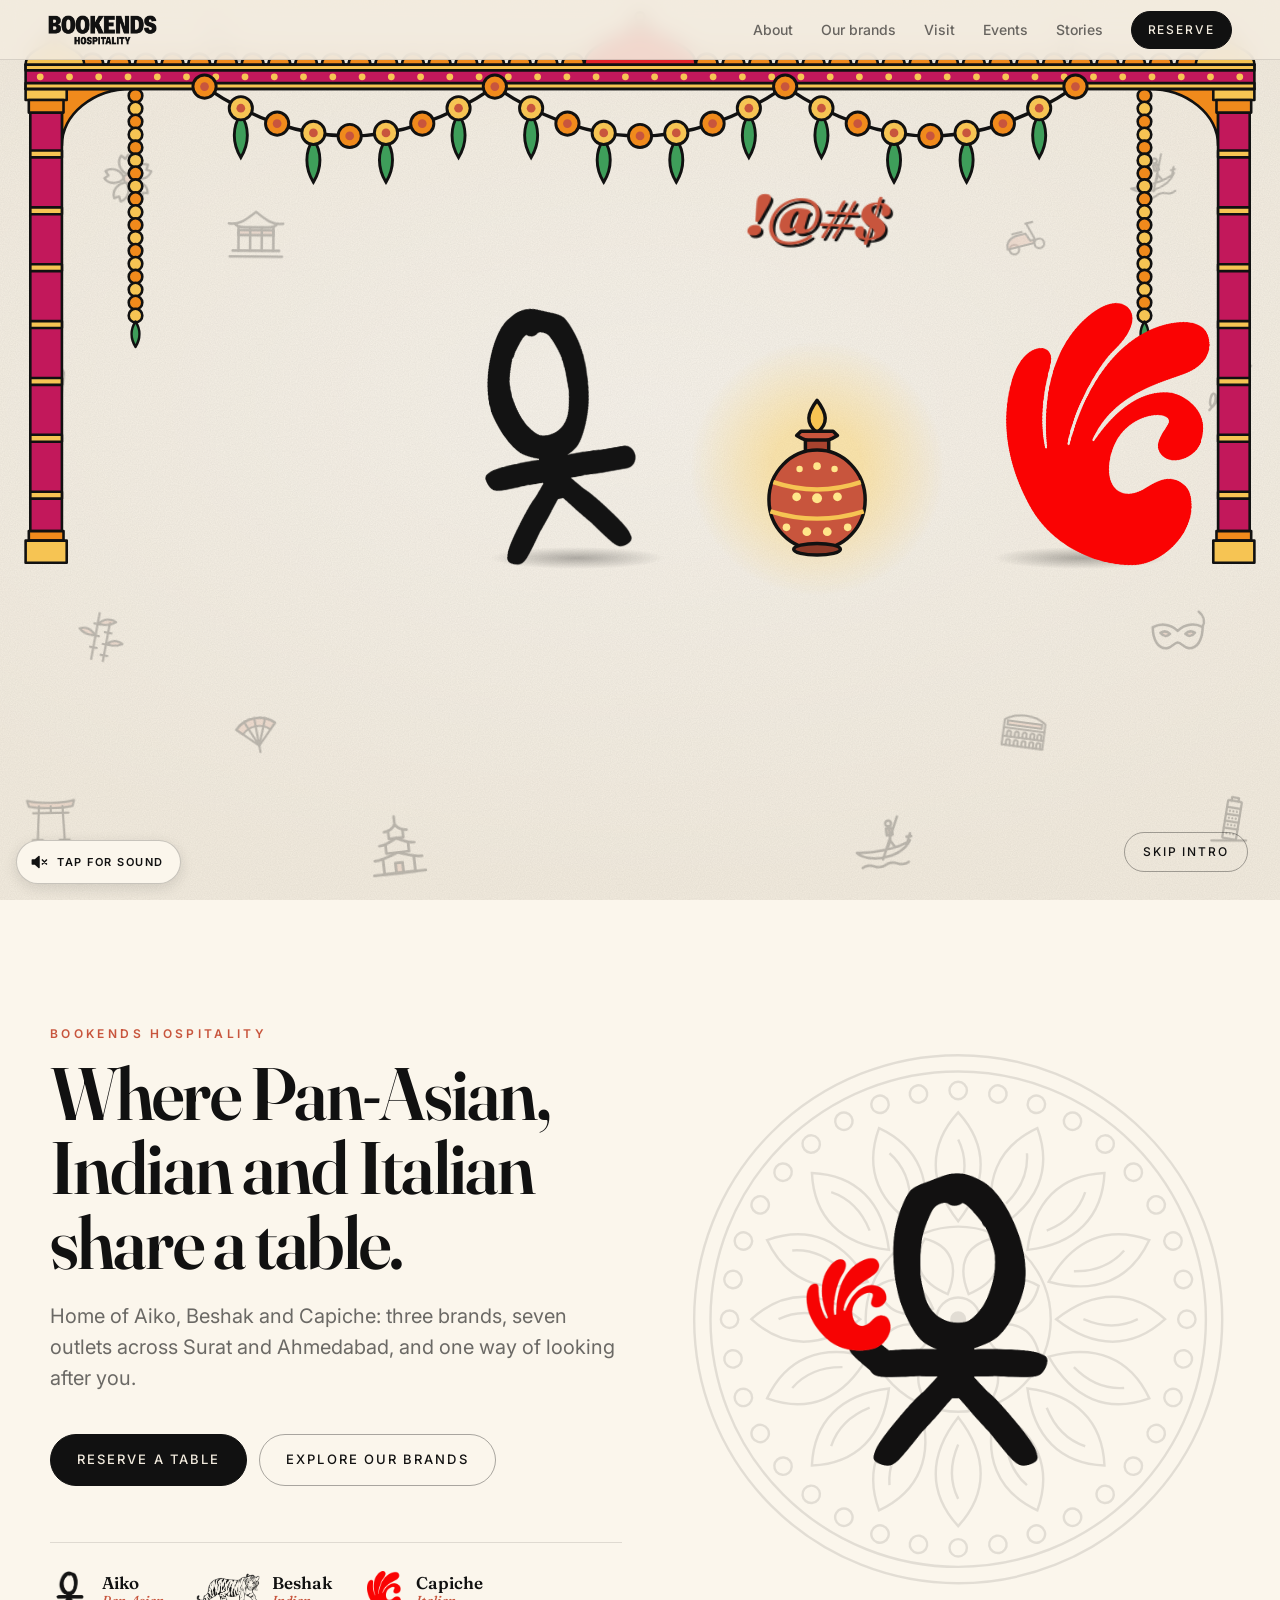
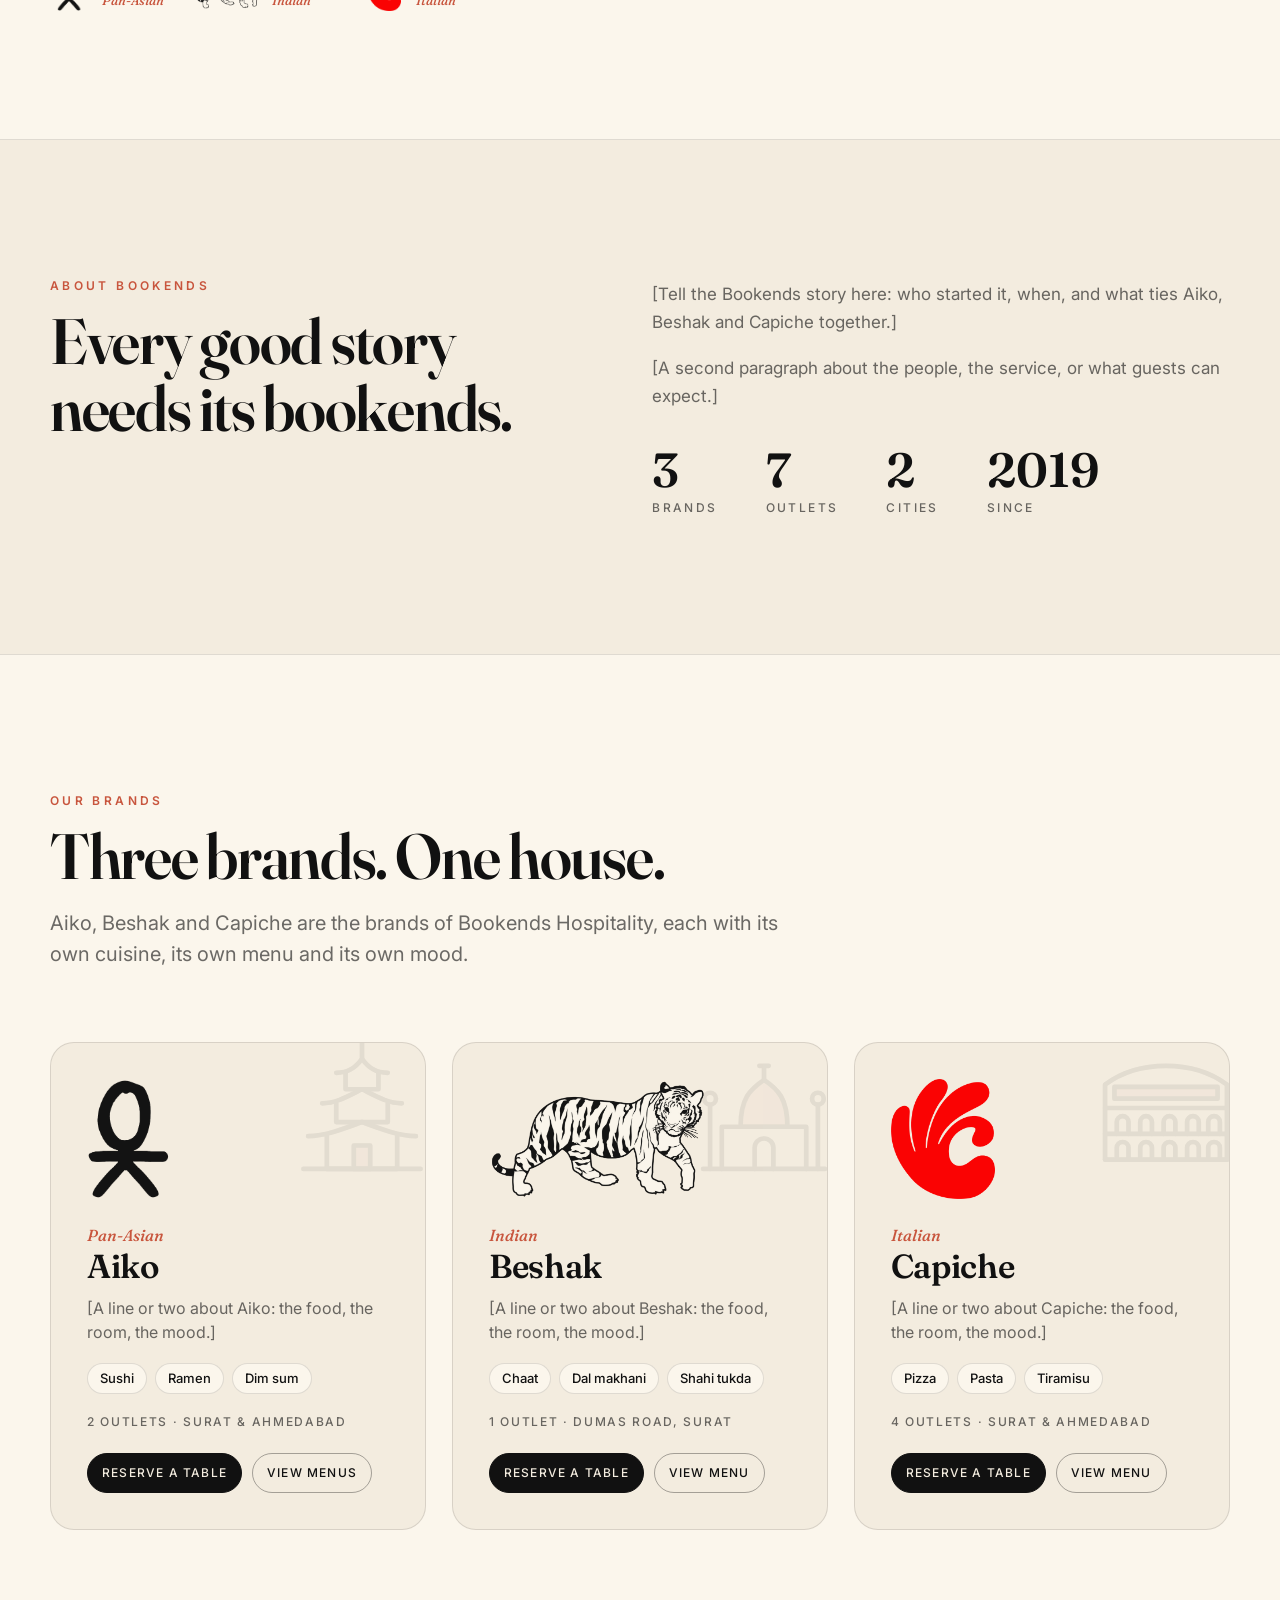
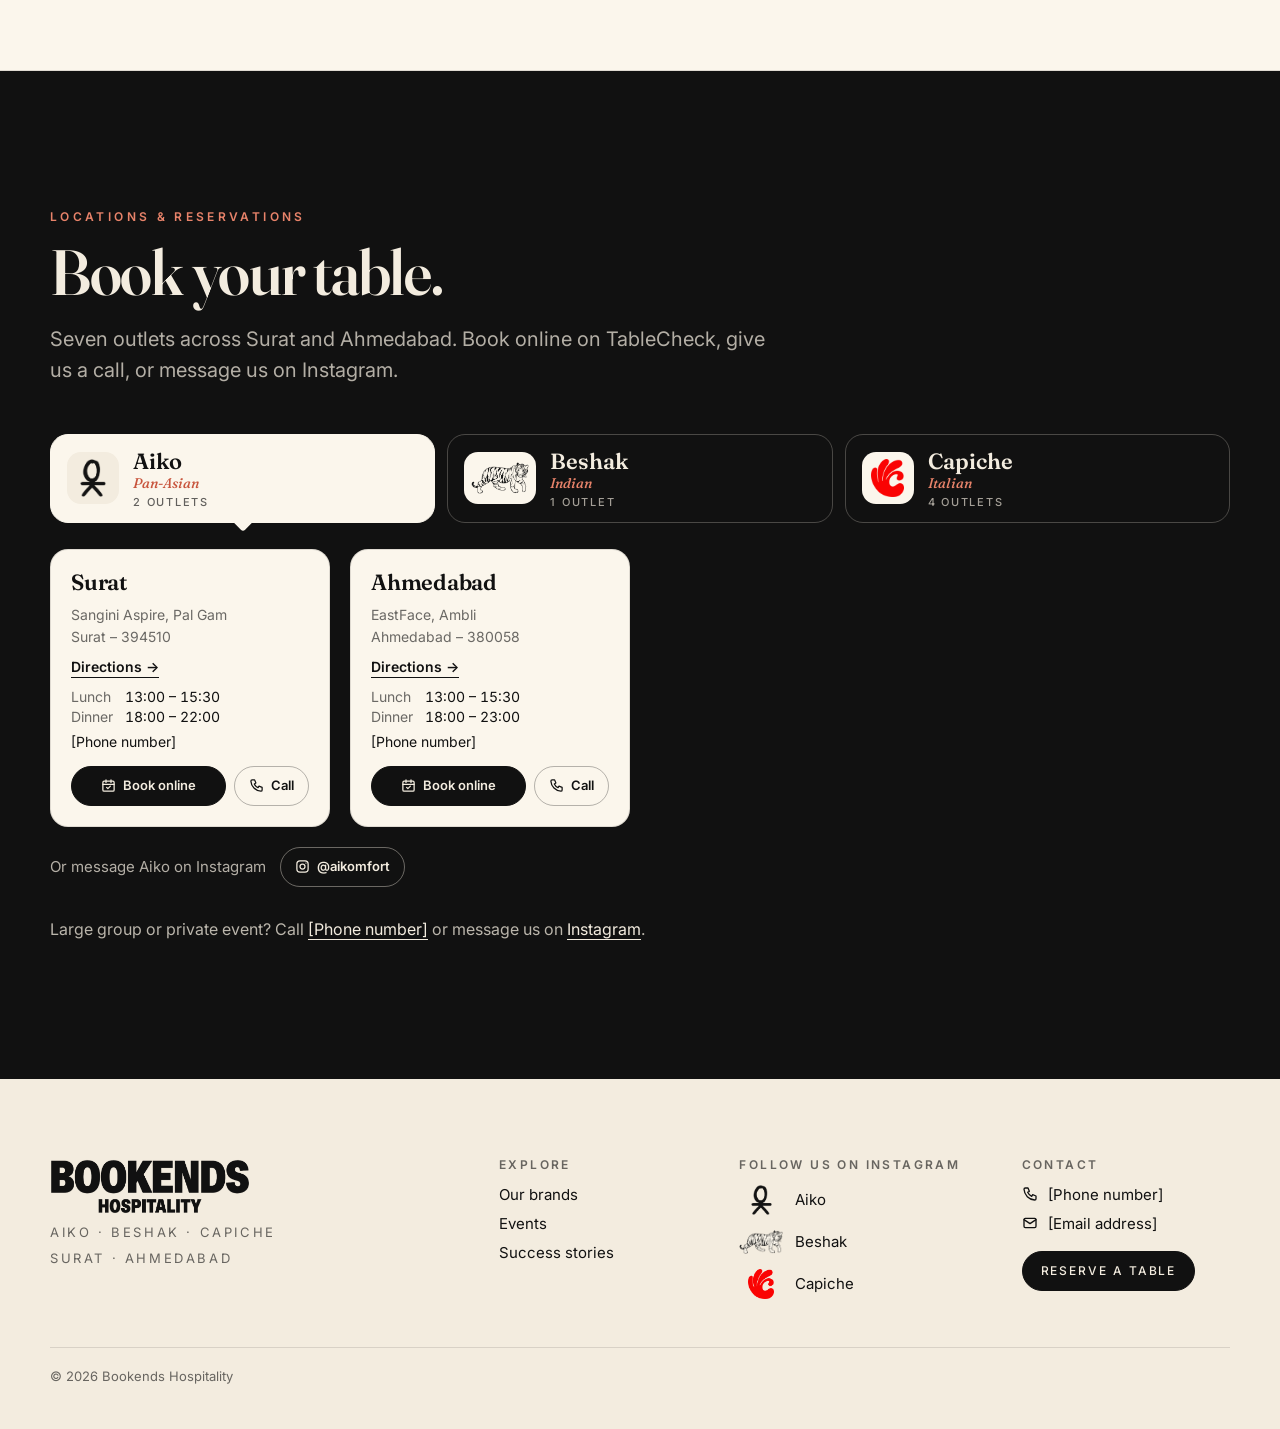
==== commit 7acec8a3: "Outlet addresses: always two lines The street on the first line, the area, city and PIN on the secon" ====
--- a/index.html
+++ b/index.html
@@ -281,7 +281,7 @@
         <div class="outlets">
           <article class="outlet reveal" style="--d: 0">
             <h3 class="outlet__name">Dumas Road</h3>
-            <address class="outlet__address">[Building, street], Dumas Road<br>Surat – [PIN]</address>
+            <address class="outlet__address">[Building, street]<br>Dumas Road, Surat – [PIN]</address>
             <p class="outlet__map"><a class="link-arrow" data-link="beshak-dumas.maps" href="#">Directions →</a></p>
             <dl class="outlet__hours"><dt>Dinner</dt><dd>19:00 – 23:00</dd></dl>
             <p class="outlet__phone"><a data-link="beshak-dumas.phone" href="#">[Phone number]</a></p>
@@ -298,7 +298,7 @@
         <div class="outlets">
           <article class="outlet reveal" style="--d: 0">
             <h3 class="outlet__name">Piplod</h3>
-            <address class="outlet__address">Samanvay, Gymkhana Road, Piplod<br>Surat – 395007</address>
+            <address class="outlet__address">Samanvay, Gymkhana Road<br>Piplod, Surat – 395007</address>
             <p class="outlet__map"><a class="link-arrow" data-link="capiche-piplod.maps" href="#">Directions →</a></p>
             <dl class="outlet__hours"><dt>Lunch</dt><dd>13:00 – 15:30</dd><dt>Dinner</dt><dd>18:00 – 22:30</dd></dl>
             <p class="outlet__phone"><a data-link="capiche-piplod.phone" href="#">[Phone number]</a></p>
@@ -309,7 +309,7 @@
           </article>
           <article class="outlet reveal" style="--d: 1">
             <h3 class="outlet__name">Vesu</h3>
-            <address class="outlet__address">International Wealth Center (IWC), Vesu<br>Surat – 395007</address>
+            <address class="outlet__address">International Wealth Center<br>Vesu, Surat – 395007</address>
             <p class="outlet__map"><a class="link-arrow" data-link="capiche-vesu.maps" href="#">Directions →</a></p>
             <dl class="outlet__hours"><dt>Lunch</dt><dd>13:00 – 15:30</dd><dt>Dinner</dt><dd>18:00 – 23:30</dd></dl>
             <p class="outlet__phone"><a data-link="capiche-vesu.phone" href="#">[Phone number]</a></p>
@@ -320,7 +320,7 @@
           </article>
           <article class="outlet reveal" style="--d: 2">
             <h3 class="outlet__name">Ambli</h3>
-            <address class="outlet__address">Ason Vista, near Karnavati Club<br>Ahmedabad – 380058</address>
+            <address class="outlet__address">Ason Vista, Ambli<br>Ahmedabad – 380058</address>
             <p class="outlet__map"><a class="link-arrow" data-link="capiche-ambli.maps" href="#">Directions →</a></p>
             <dl class="outlet__hours"><dt>Lunch</dt><dd>12:30 – 15:30</dd><dt>Dinner</dt><dd>18:00 – 23:30</dd></dl>
             <p class="outlet__phone"><a data-link="capiche-ambli.phone" href="#">[Phone number]</a></p>
@@ -331,7 +331,7 @@
           </article>
           <article class="outlet reveal" style="--d: 3">
             <h3 class="outlet__name">University Road</h3>
-            <address class="outlet__address">Addor Aspire 2, Panjarapole Cross Road<br>Ahmedabad – 380015</address>
+            <address class="outlet__address">Addor Aspire 2, Panjarapole<br>Ahmedabad – 380015</address>
             <p class="outlet__map"><a class="link-arrow" data-link="capiche-uni.maps" href="#">Directions →</a></p>
             <dl class="outlet__hours"><dt>Breakfast</dt><dd>08:00 – 11:00</dd><dt>Lunch</dt><dd>12:30 – 15:30</dd><dt>Dinner</dt><dd>18:00 – 23:00</dd></dl>
             <p class="outlet__phone"><a data-link="capiche-uni.phone" href="#">[Phone number]</a></p>
--- a/css/home.css
+++ b/css/home.css
@@ -757,11 +757,16 @@
   letter-spacing: -.01em;
 }
 
+/* always two lines (the street, then the area, city and PIN): a line too long for a narrow card
+   ends in an ellipsis rather than wrapping */
 .outlet__address {
   margin: 0 0 10px;
+  overflow: hidden;
   font-style: normal;
   font-size: 14px;
   line-height: 1.55;
+  white-space: nowrap;
+  text-overflow: ellipsis;
   color: var(--ink-soft);
 }
 
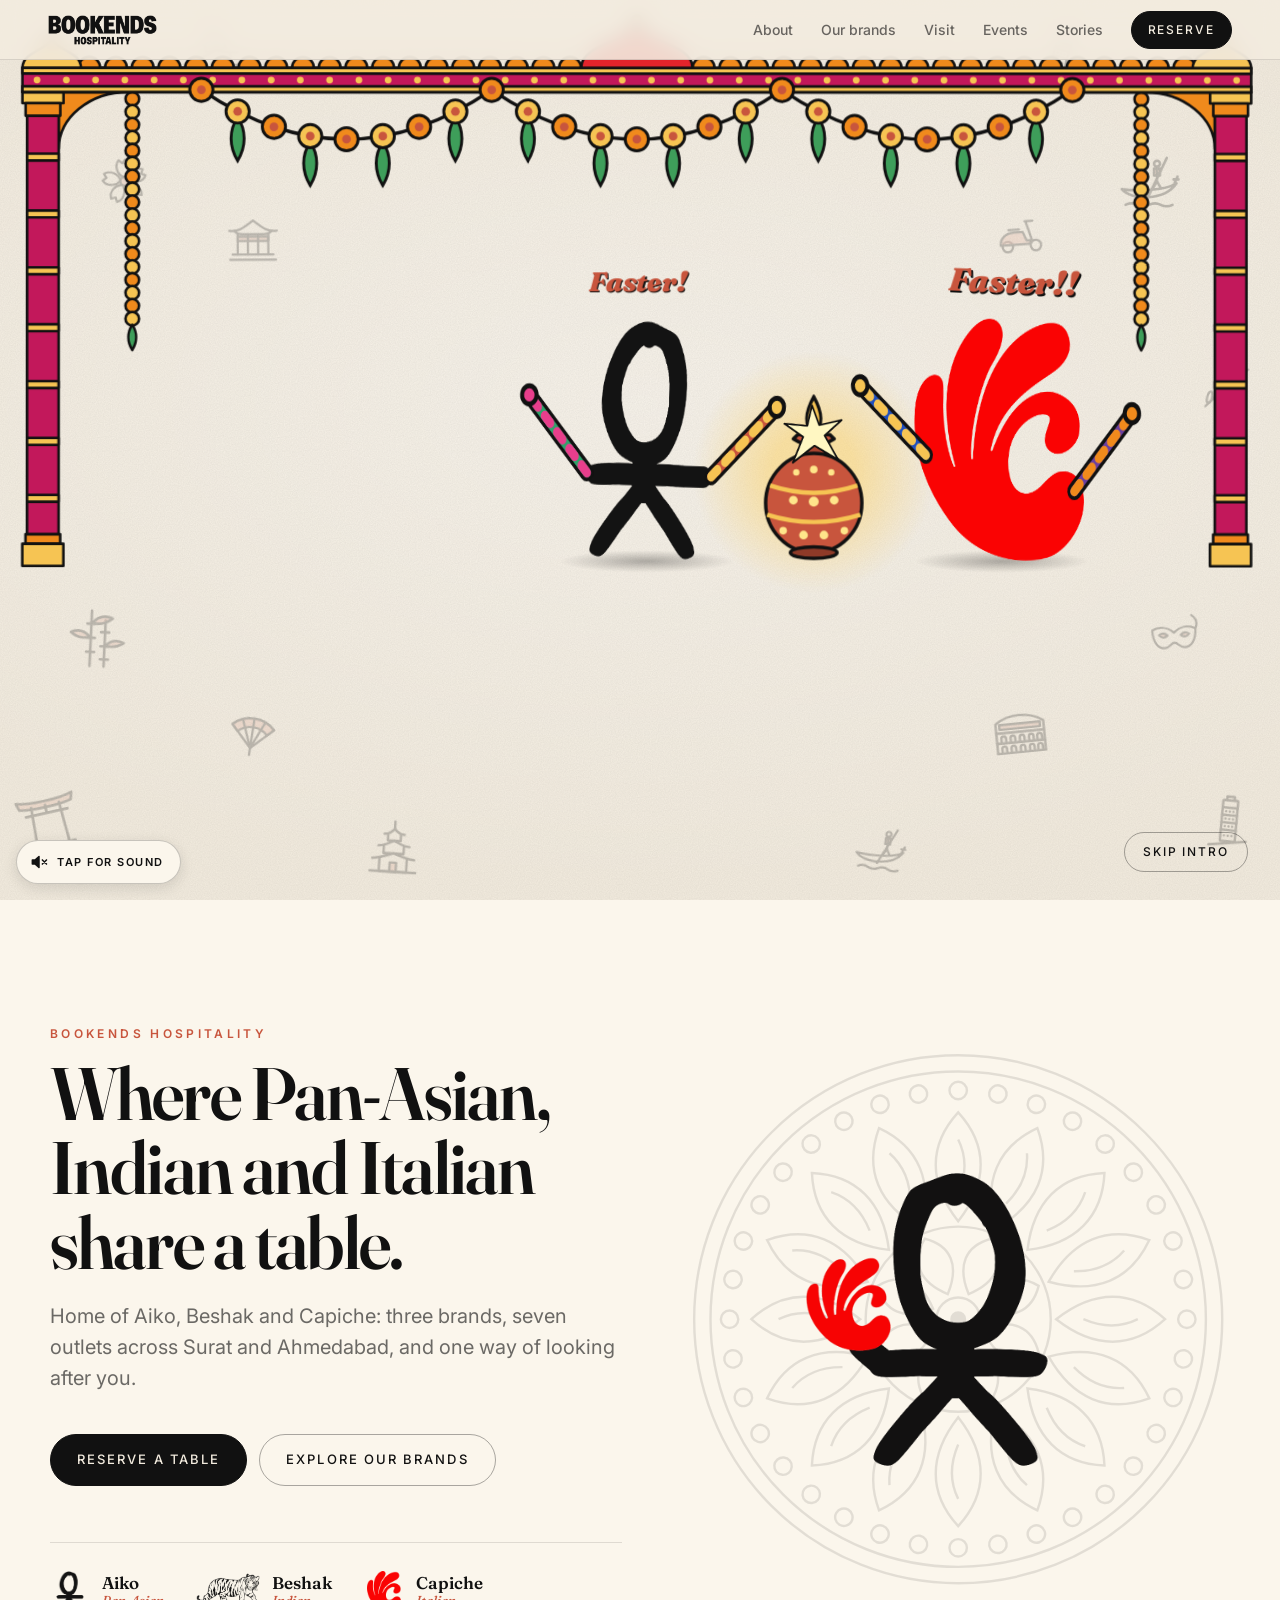
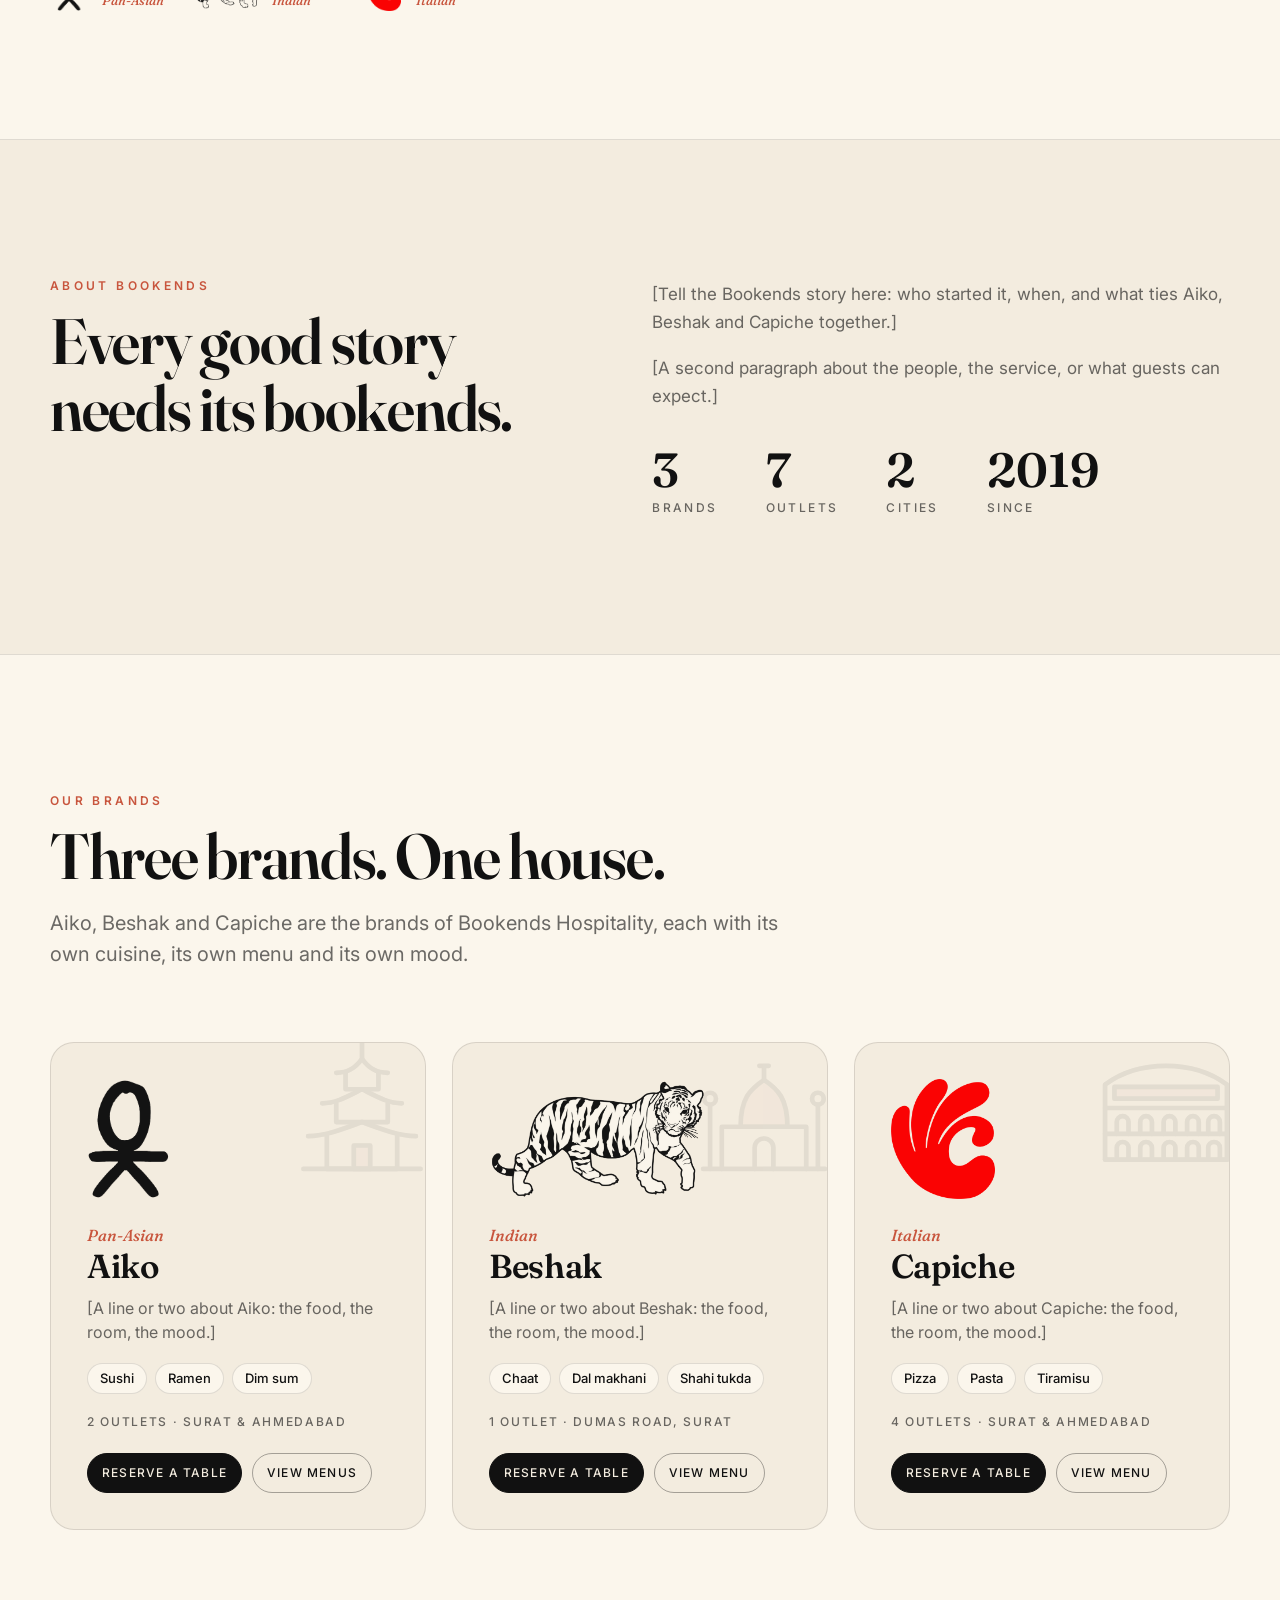
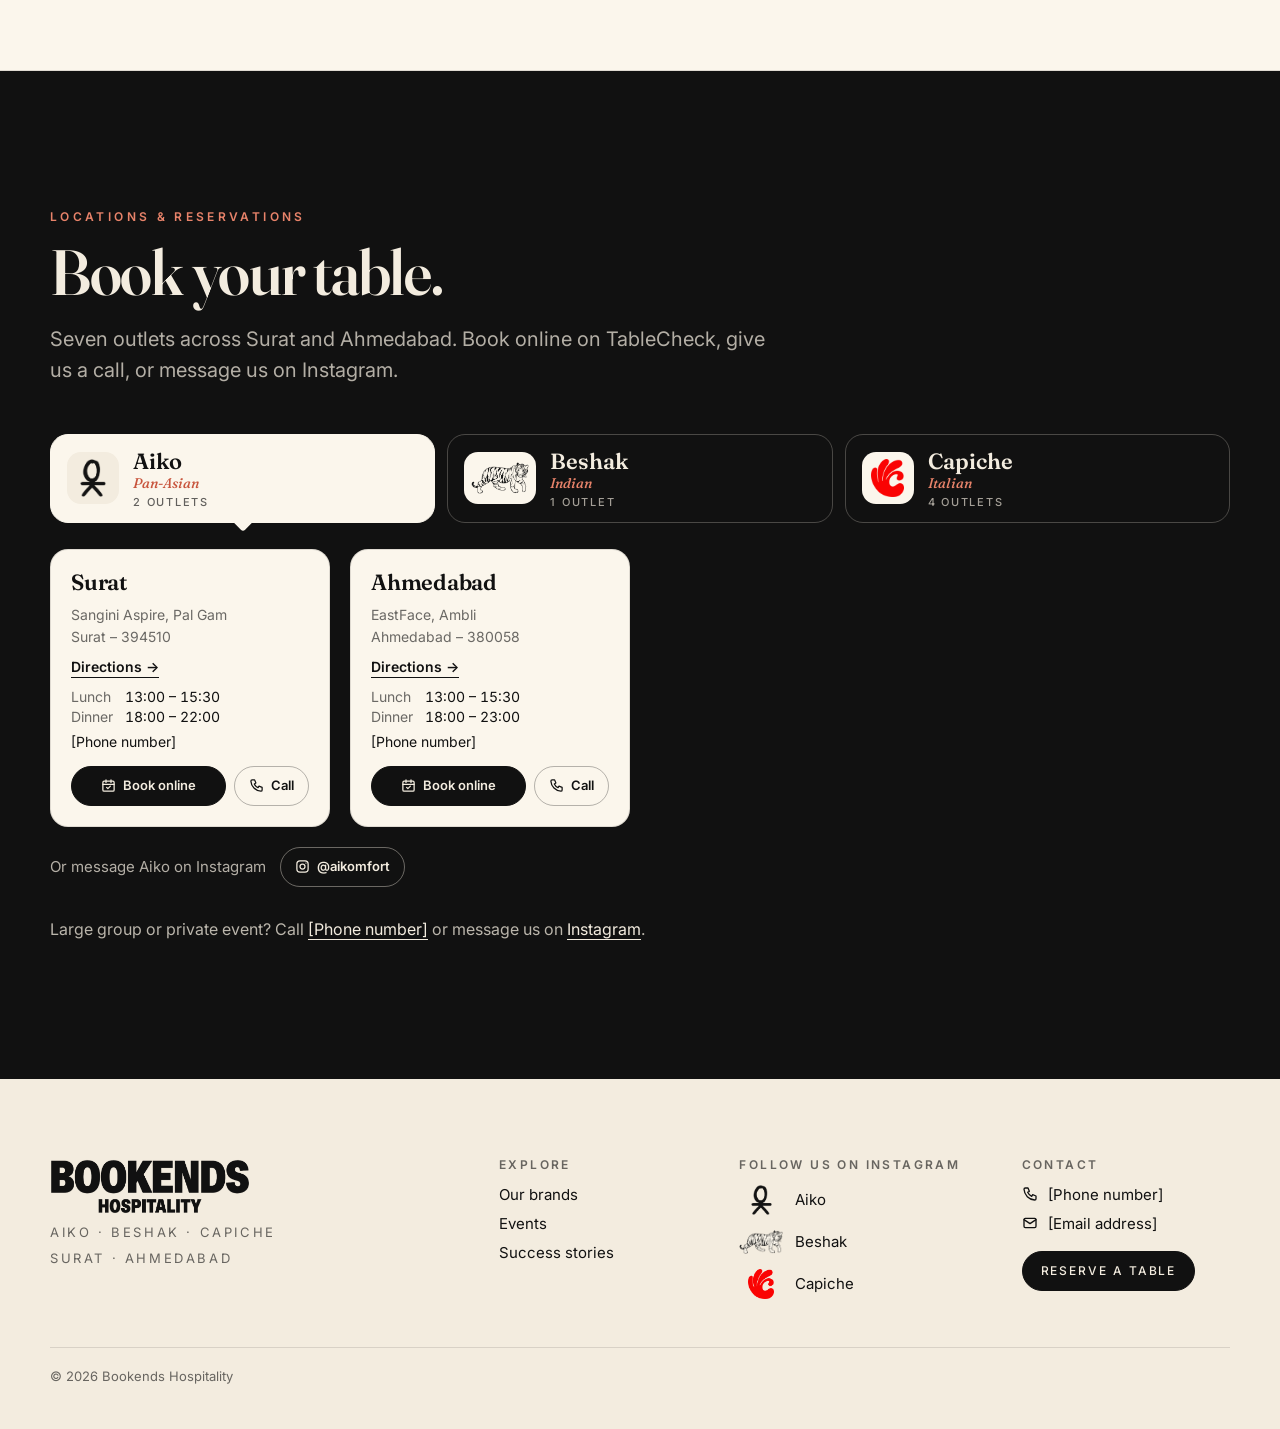
==== commit 6eafc08a: "Beshak: near Surat Airport on Dumas Road, last table 22:30, and its map Co-Authored-By: Claude Opus " ====
--- a/index.html
+++ b/index.html
@@ -281,9 +281,9 @@
         <div class="outlets">
           <article class="outlet reveal" style="--d: 0">
             <h3 class="outlet__name">Dumas Road</h3>
-            <address class="outlet__address">[Building, street]<br>Dumas Road, Surat – [PIN]</address>
+            <address class="outlet__address">Near Surat Airport<br>Dumas Road, Surat</address>
             <p class="outlet__map"><a class="link-arrow" data-link="beshak-dumas.maps" href="#">Directions →</a></p>
-            <dl class="outlet__hours"><dt>Dinner</dt><dd>19:00 – 23:00</dd></dl>
+            <dl class="outlet__hours"><dt>Dinner</dt><dd>19:00 – 23:00</dd><dt>Last table</dt><dd>22:30</dd></dl>
             <p class="outlet__phone"><a data-link="beshak-dumas.phone" href="#">[Phone number]</a></p>
             <div class="outlet__book">
               <a class="reserve__btn reserve__btn--book" data-link="beshak-dumas.booking" href="#" aria-label="Book Beshak Dumas Road online on TableCheck">Book online</a>
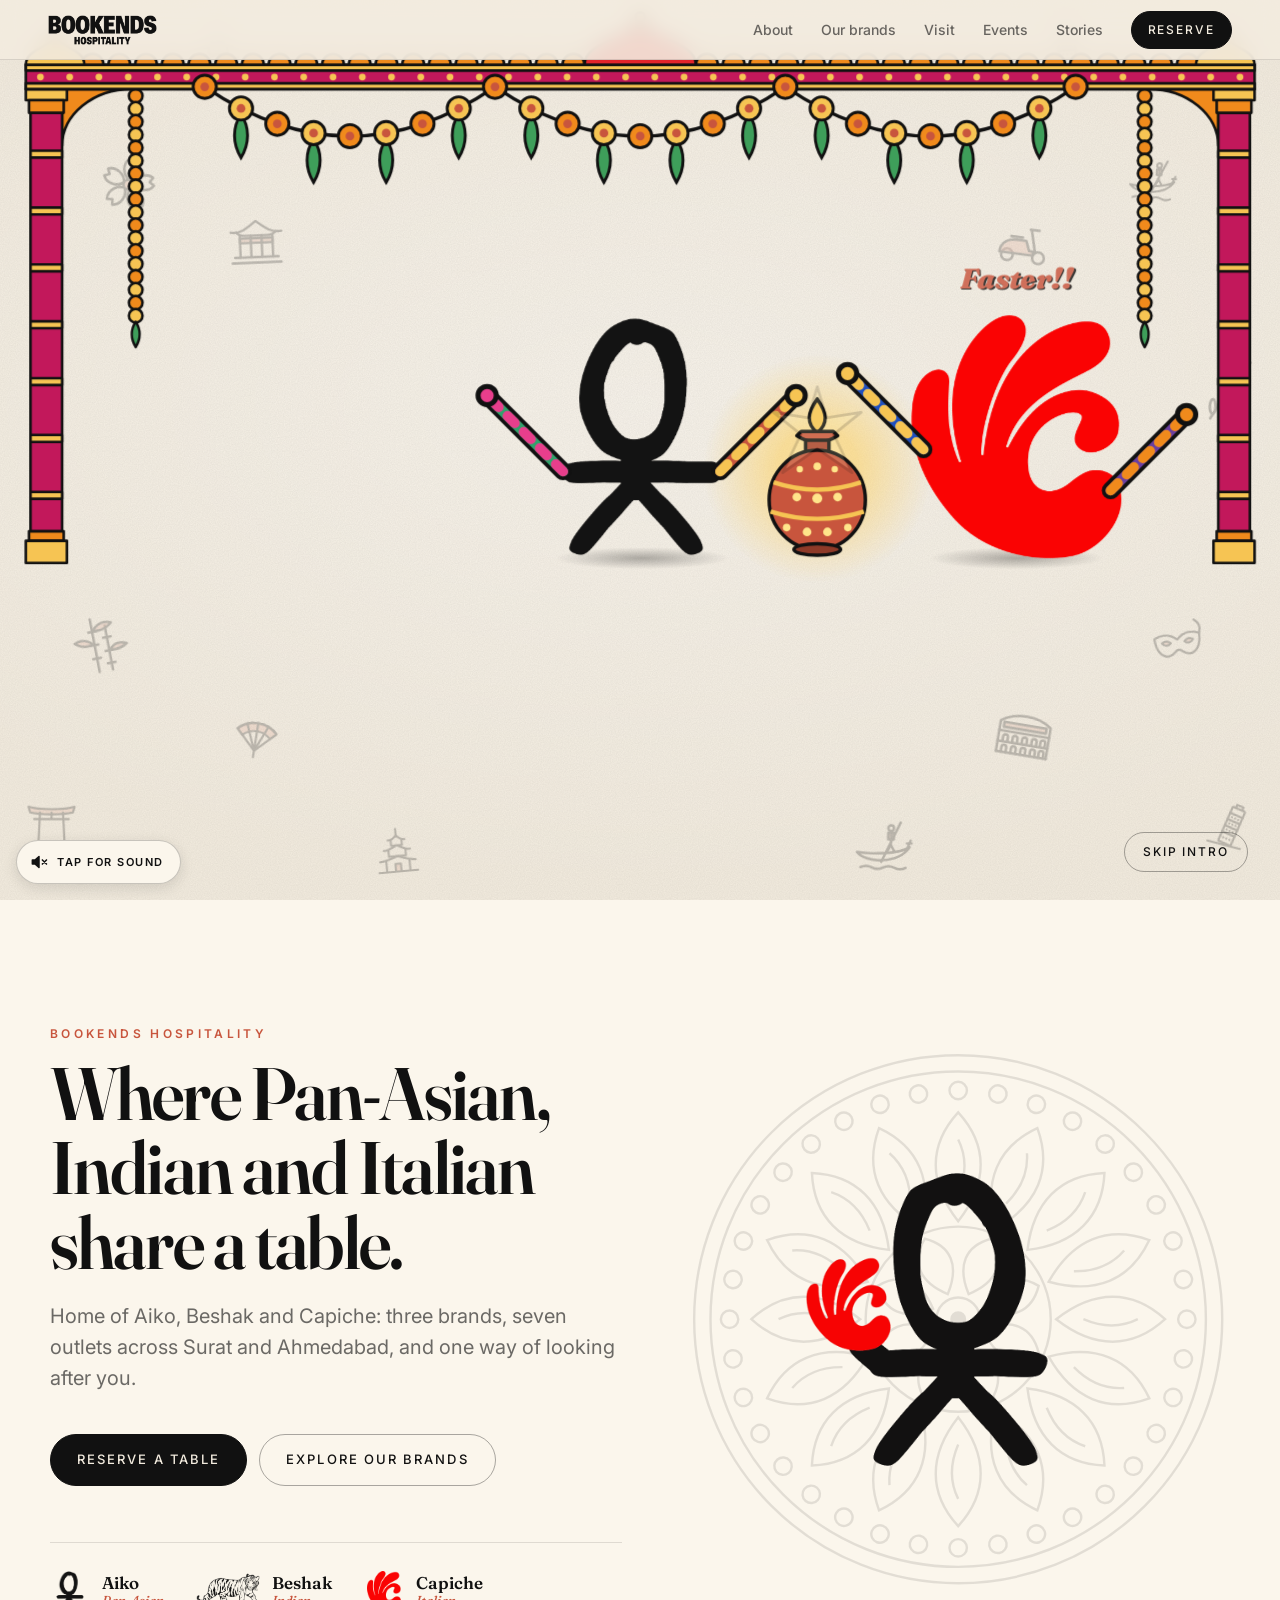
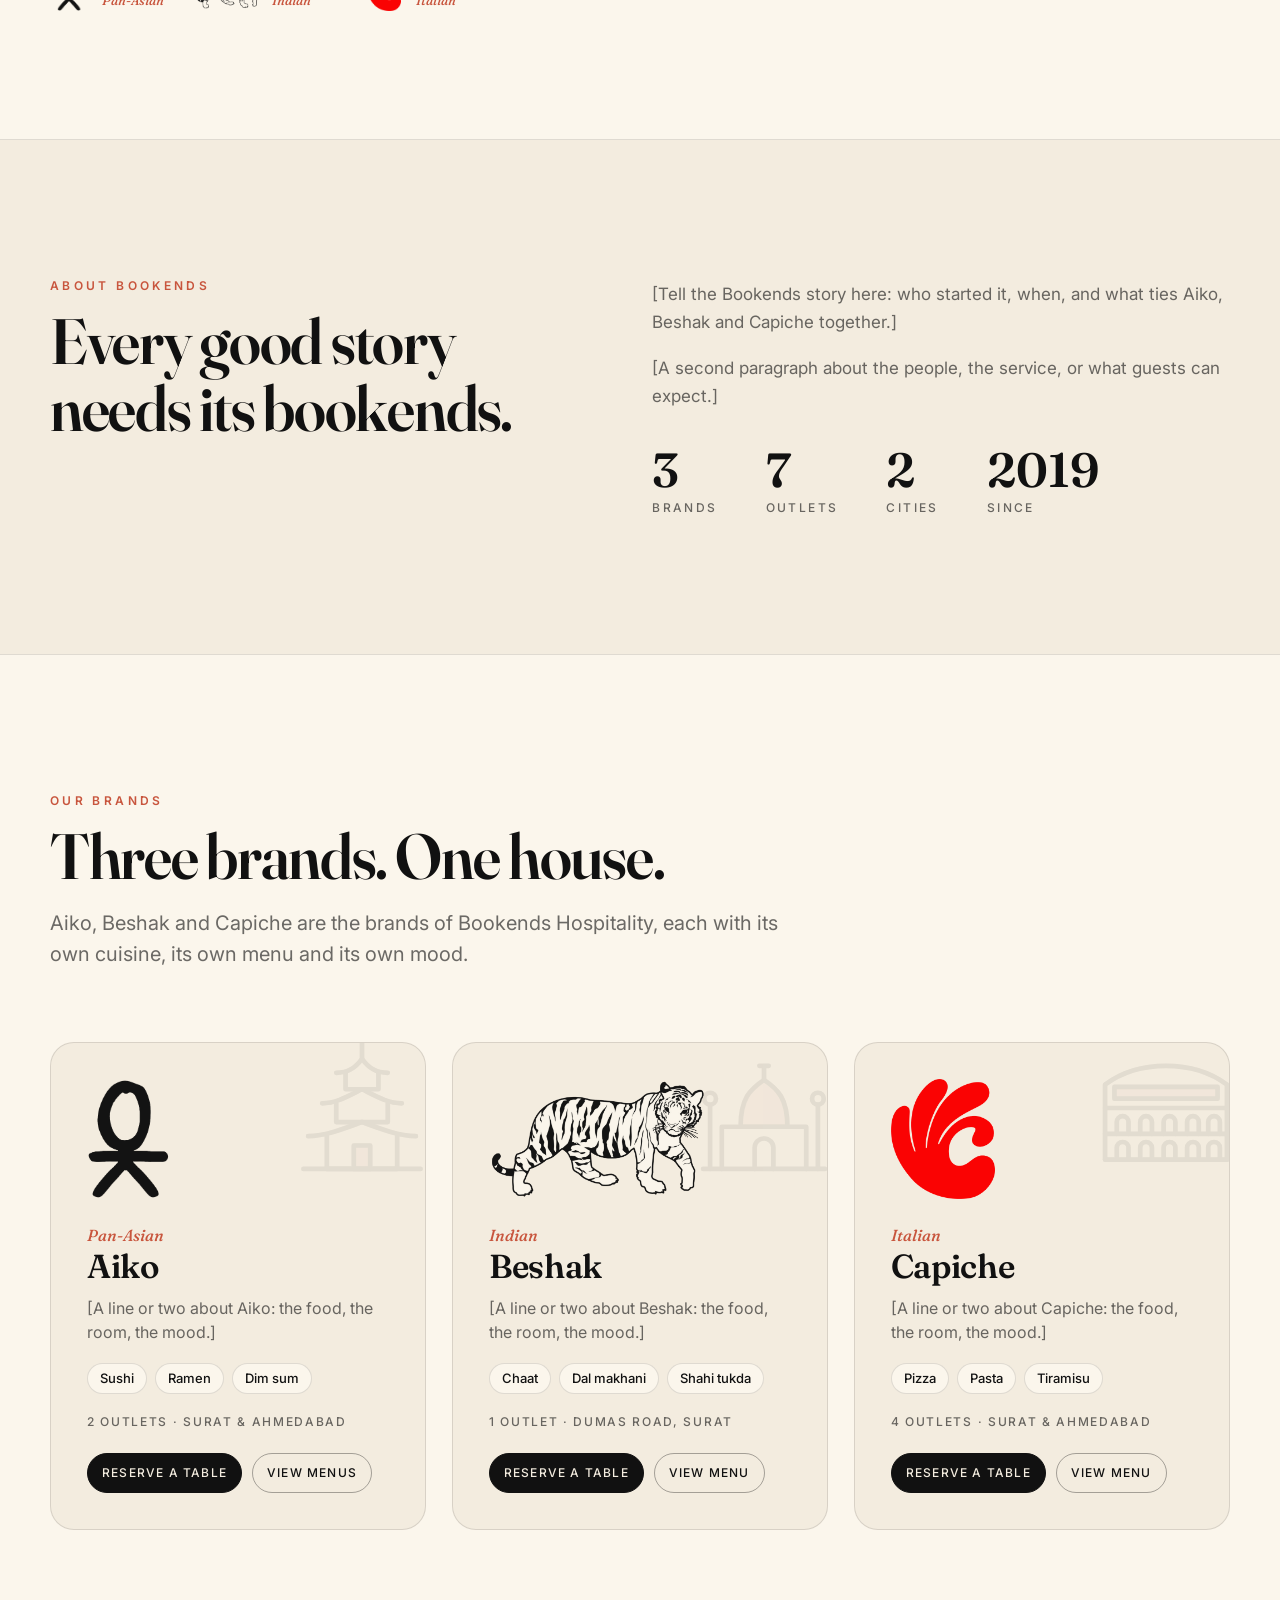
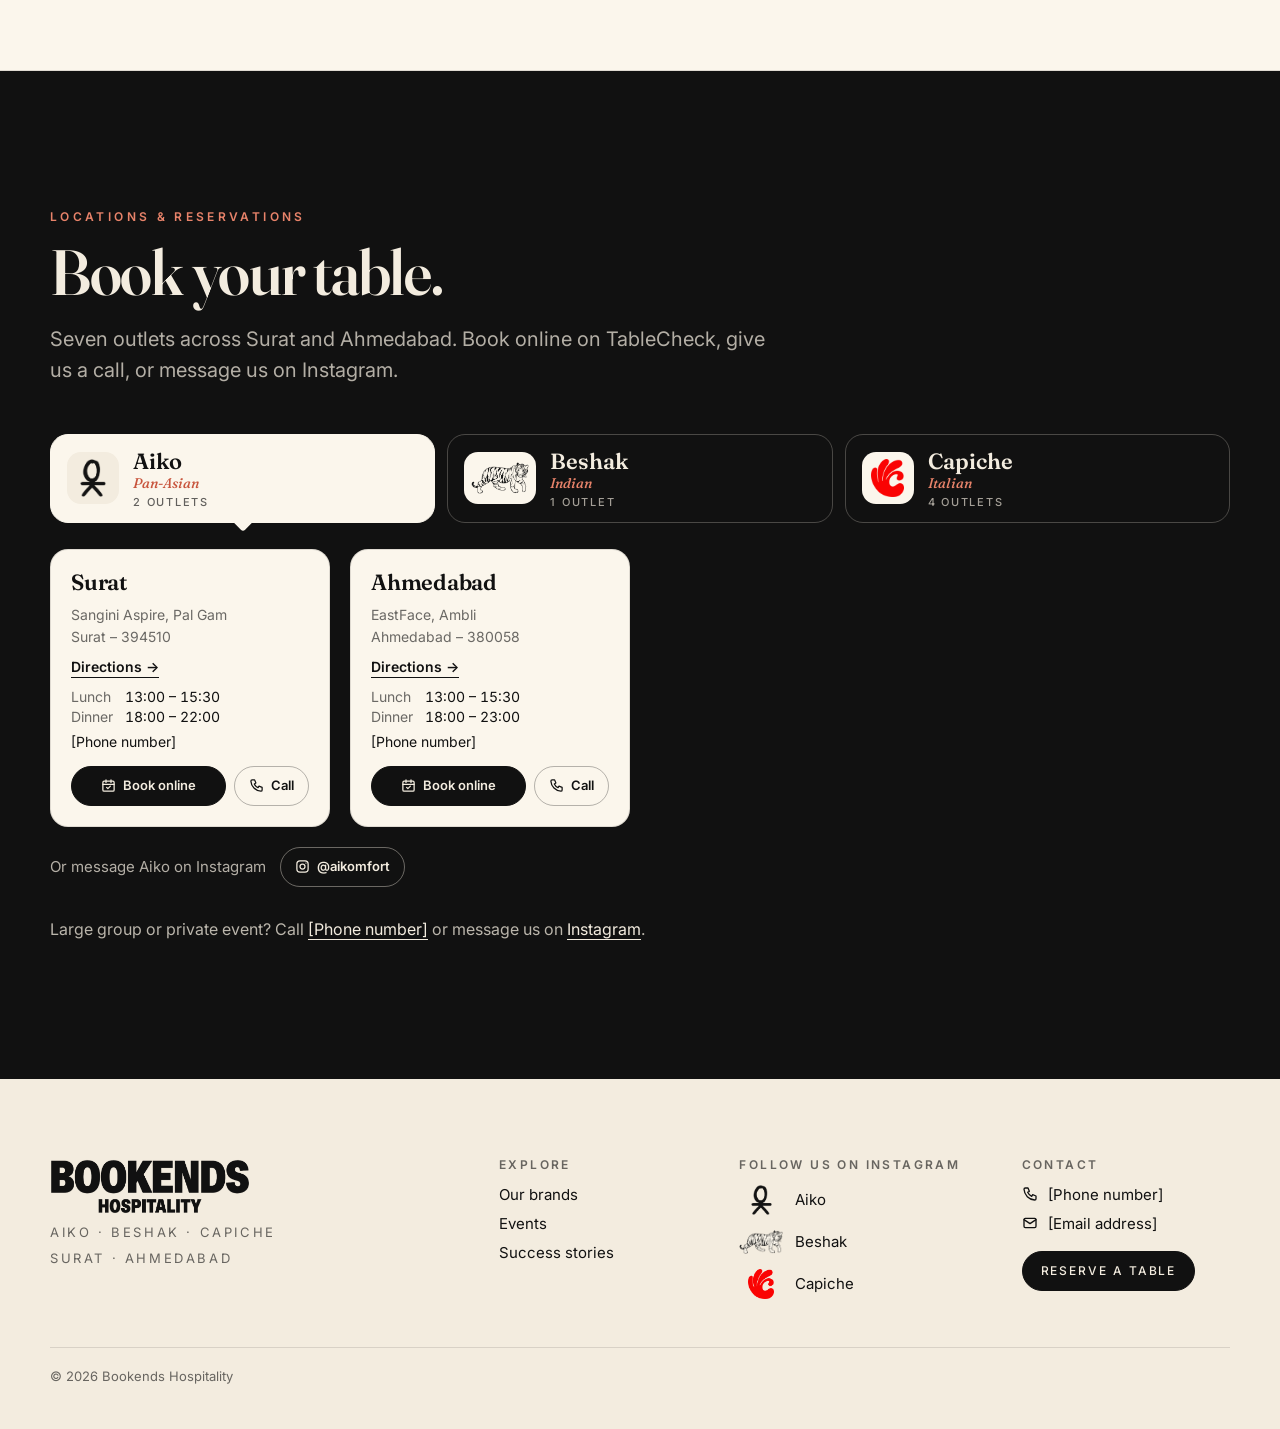
==== commit 3db34917: "Beshak's address: Plot 444/1-3, Dumas Road, Surat 394550 Co-Authored-By: Claude Opus 5.5 <noreply@an" ====
--- a/index.html
+++ b/index.html
@@ -281,7 +281,7 @@
         <div class="outlets">
           <article class="outlet reveal" style="--d: 0">
             <h3 class="outlet__name">Dumas Road</h3>
-            <address class="outlet__address">Near Surat Airport<br>Dumas Road, Surat</address>
+            <address class="outlet__address">Plot 444/1-3, Dumas Road<br>Surat – 394550</address>
             <p class="outlet__map"><a class="link-arrow" data-link="beshak-dumas.maps" href="#">Directions →</a></p>
             <dl class="outlet__hours"><dt>Dinner</dt><dd>19:00 – 23:00</dd><dt>Last table</dt><dd>22:30</dd></dl>
             <p class="outlet__phone"><a data-link="beshak-dumas.phone" href="#">[Phone number]</a></p>
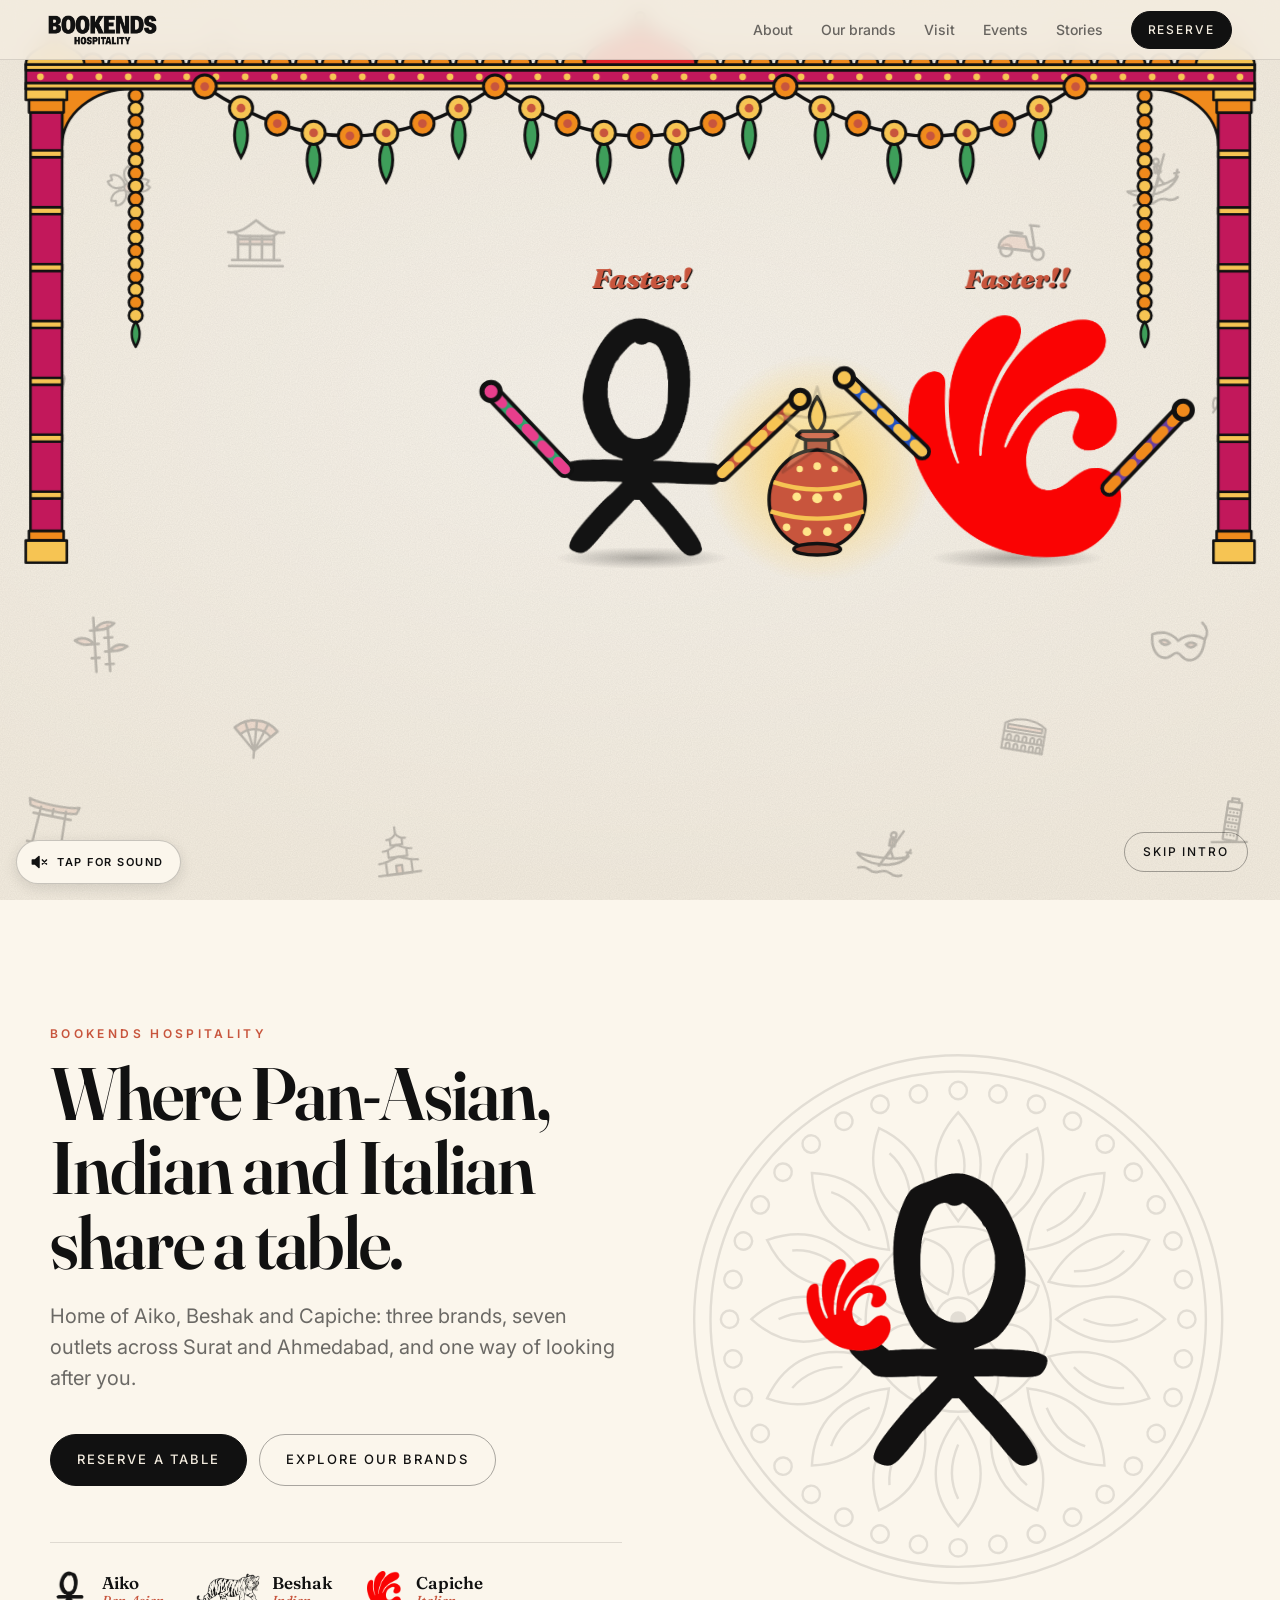
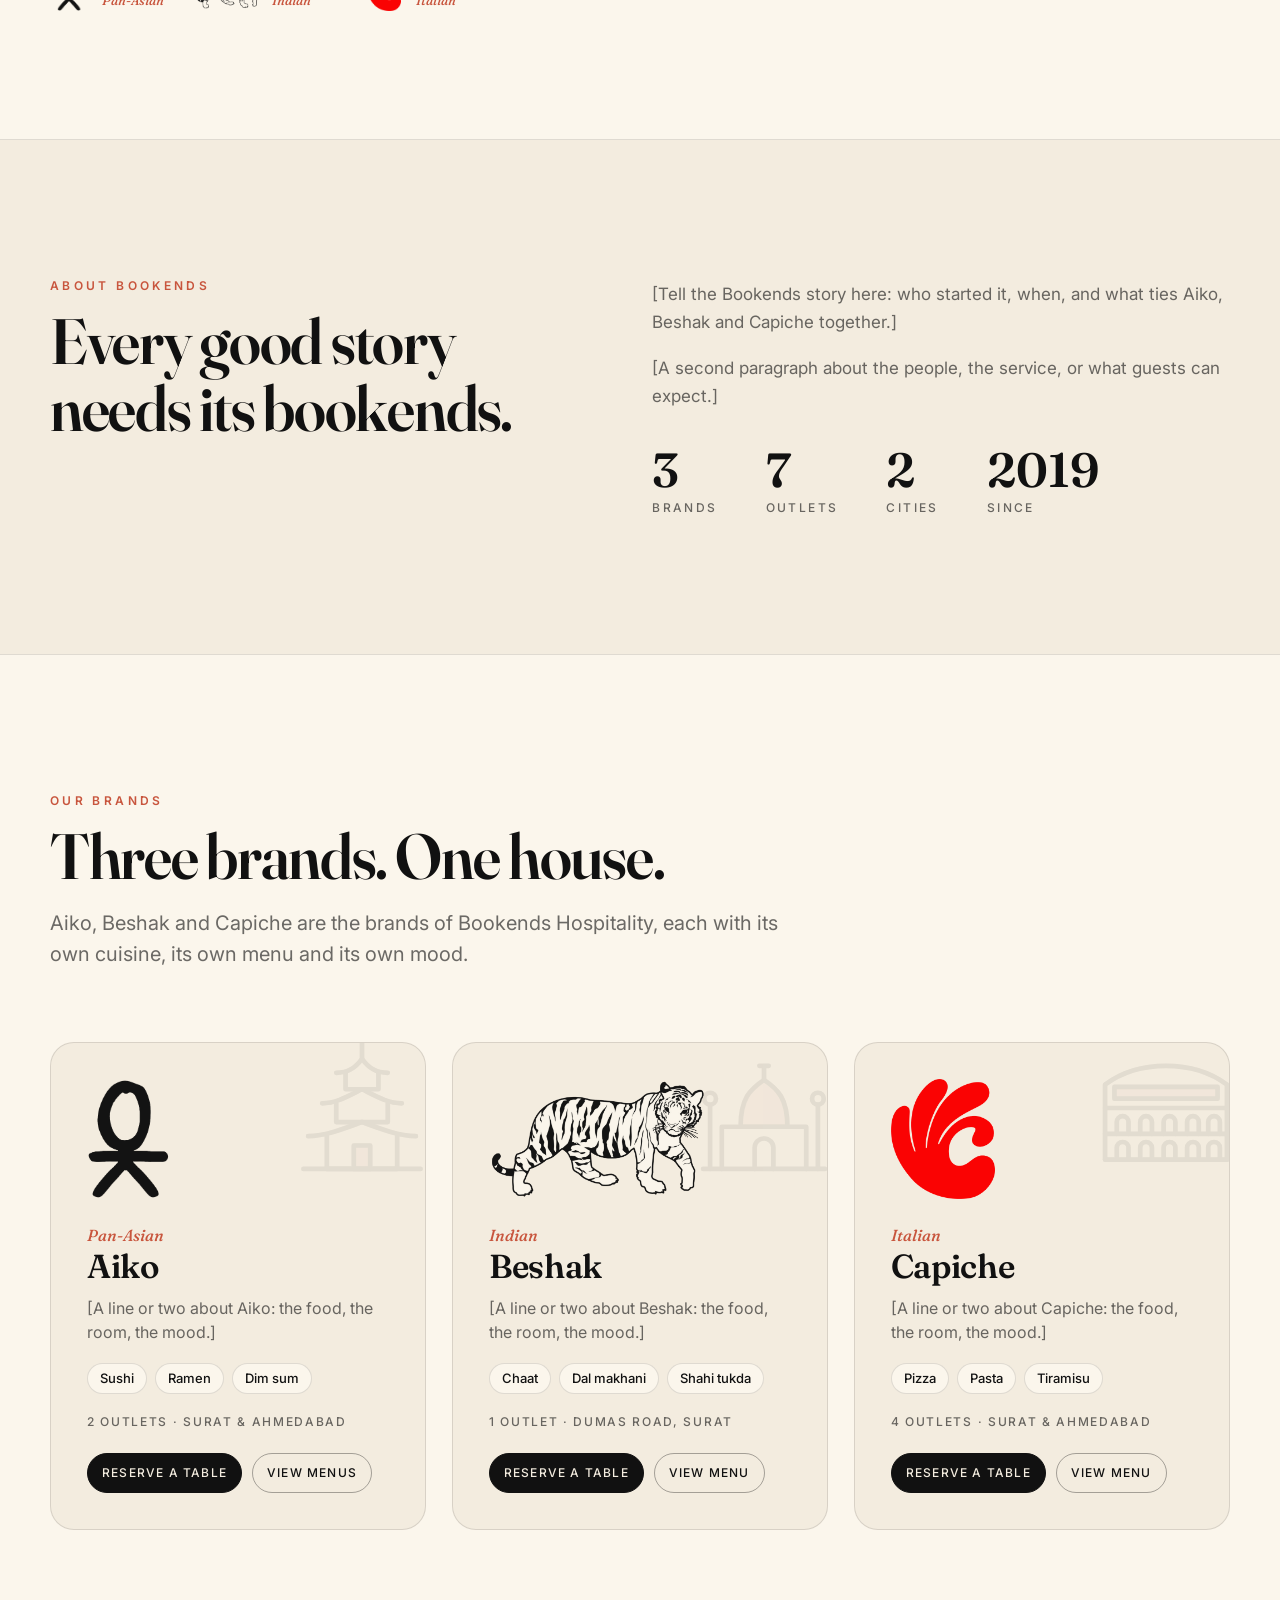
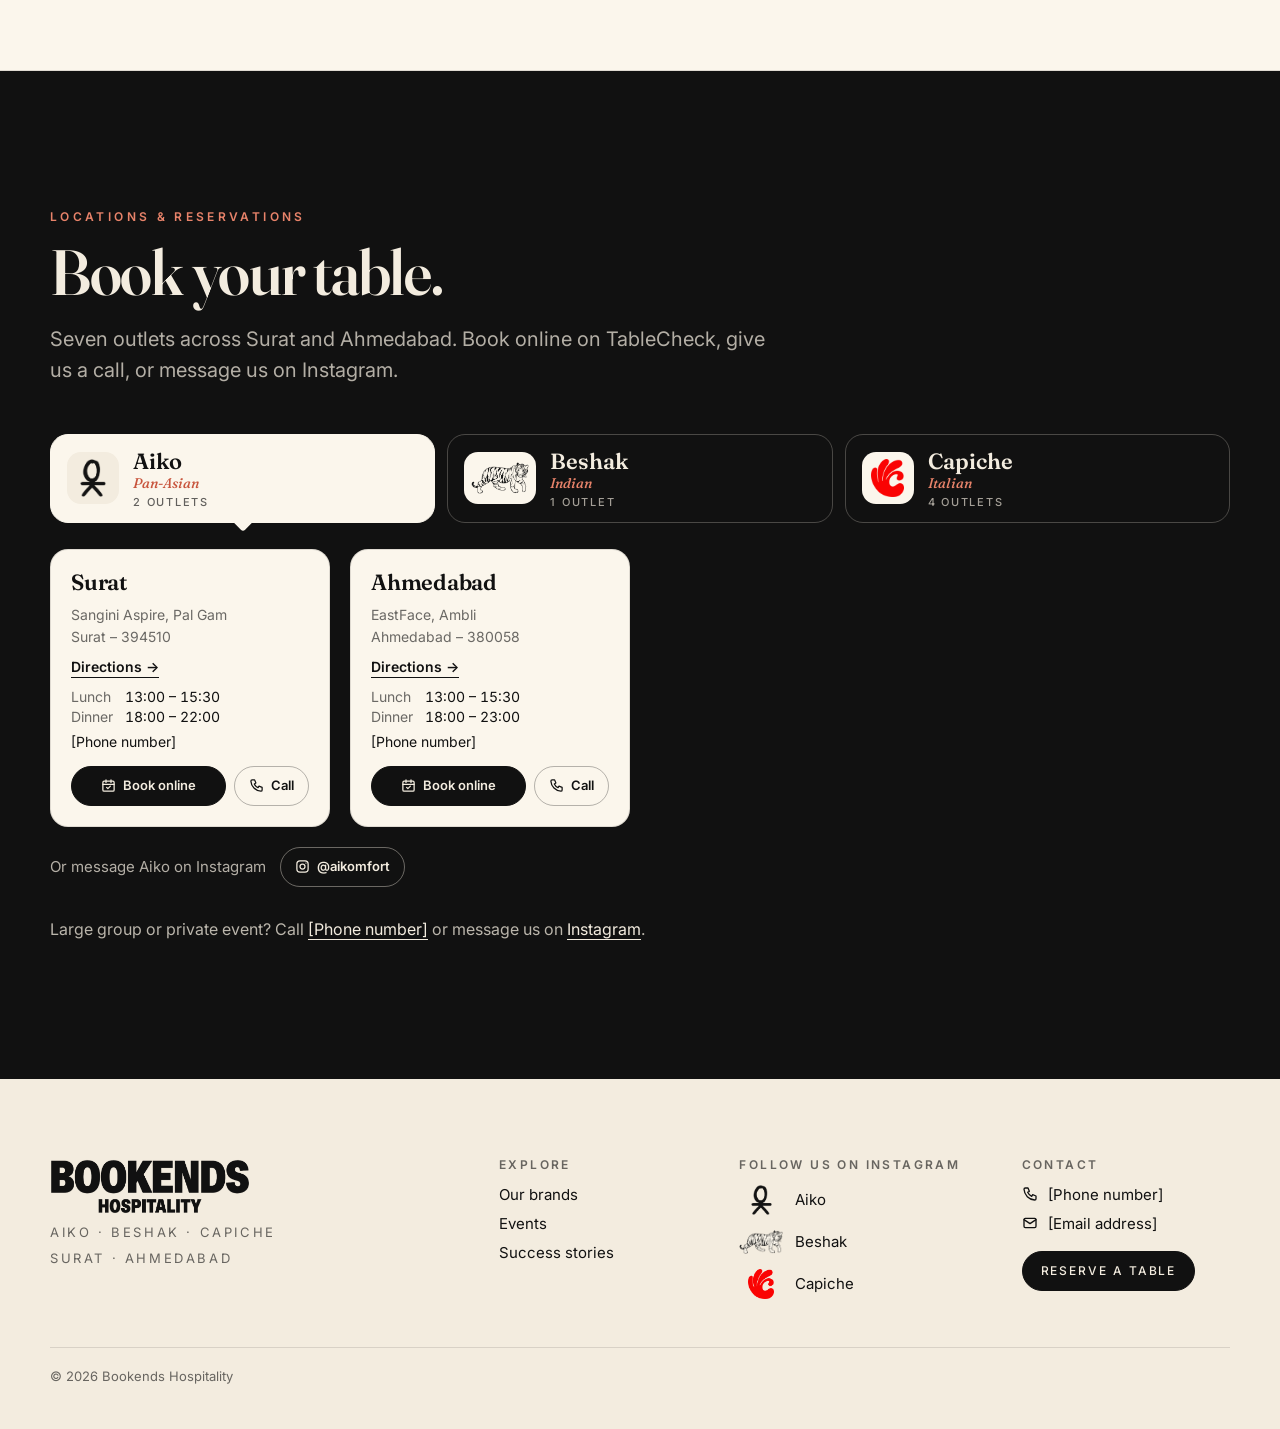
==== commit 68f08ac6: "Beshak books on Instagram: its card's Instagram button replaces Book online Co-Authored-By: Claude O" ====
--- a/index.html
+++ b/index.html
@@ -286,12 +286,11 @@
             <dl class="outlet__hours"><dt>Dinner</dt><dd>19:00 – 23:00</dd><dt>Last table</dt><dd>22:30</dd></dl>
             <p class="outlet__phone"><a data-link="beshak-dumas.phone" href="#">[Phone number]</a></p>
             <div class="outlet__book">
-              <a class="reserve__btn reserve__btn--book" data-link="beshak-dumas.booking" href="#" aria-label="Book Beshak Dumas Road online on TableCheck">Book online</a>
+              <a class="reserve__btn reserve__btn--dm" data-link="beshak.instagram" href="#" aria-label="Book Beshak on Instagram, @beshak.indian">Instagram</a>
               <a class="reserve__btn reserve__btn--call" data-link="beshak-dumas.phone" href="#" aria-label="Call Beshak Dumas Road">Call</a>
             </div>
           </article>
         </div>
-        <p class="outlet-group__dm">Or message Beshak on Instagram <a class="reserve__btn reserve__btn--ig outlet-group__ig" data-link="beshak.instagram" href="#" aria-label="Beshak on Instagram, @beshak.indian">@beshak.indian</a></p>
       </div>
 
       <div class="outlet-group" id="panel-capiche" role="tabpanel" aria-labelledby="tab-capiche">
--- a/css/home.css
+++ b/css/home.css
@@ -845,12 +845,16 @@
   mask: var(--icon) center / contain no-repeat;
 }
 
-.reserve__btn--book {
+.reserve__btn--book,
+.reserve__btn--dm {
   --icon: var(--icon-book);
   color: var(--paper);
   background: var(--ink);
   border-color: var(--ink);
 }
+
+/* an outlet that books on Instagram rather than TableCheck (Beshak) */
+.reserve__btn--dm { --icon: var(--icon-instagram); }
 
 .reserve__btn--call,
 .reserve__btn--ig { color: var(--ink); }
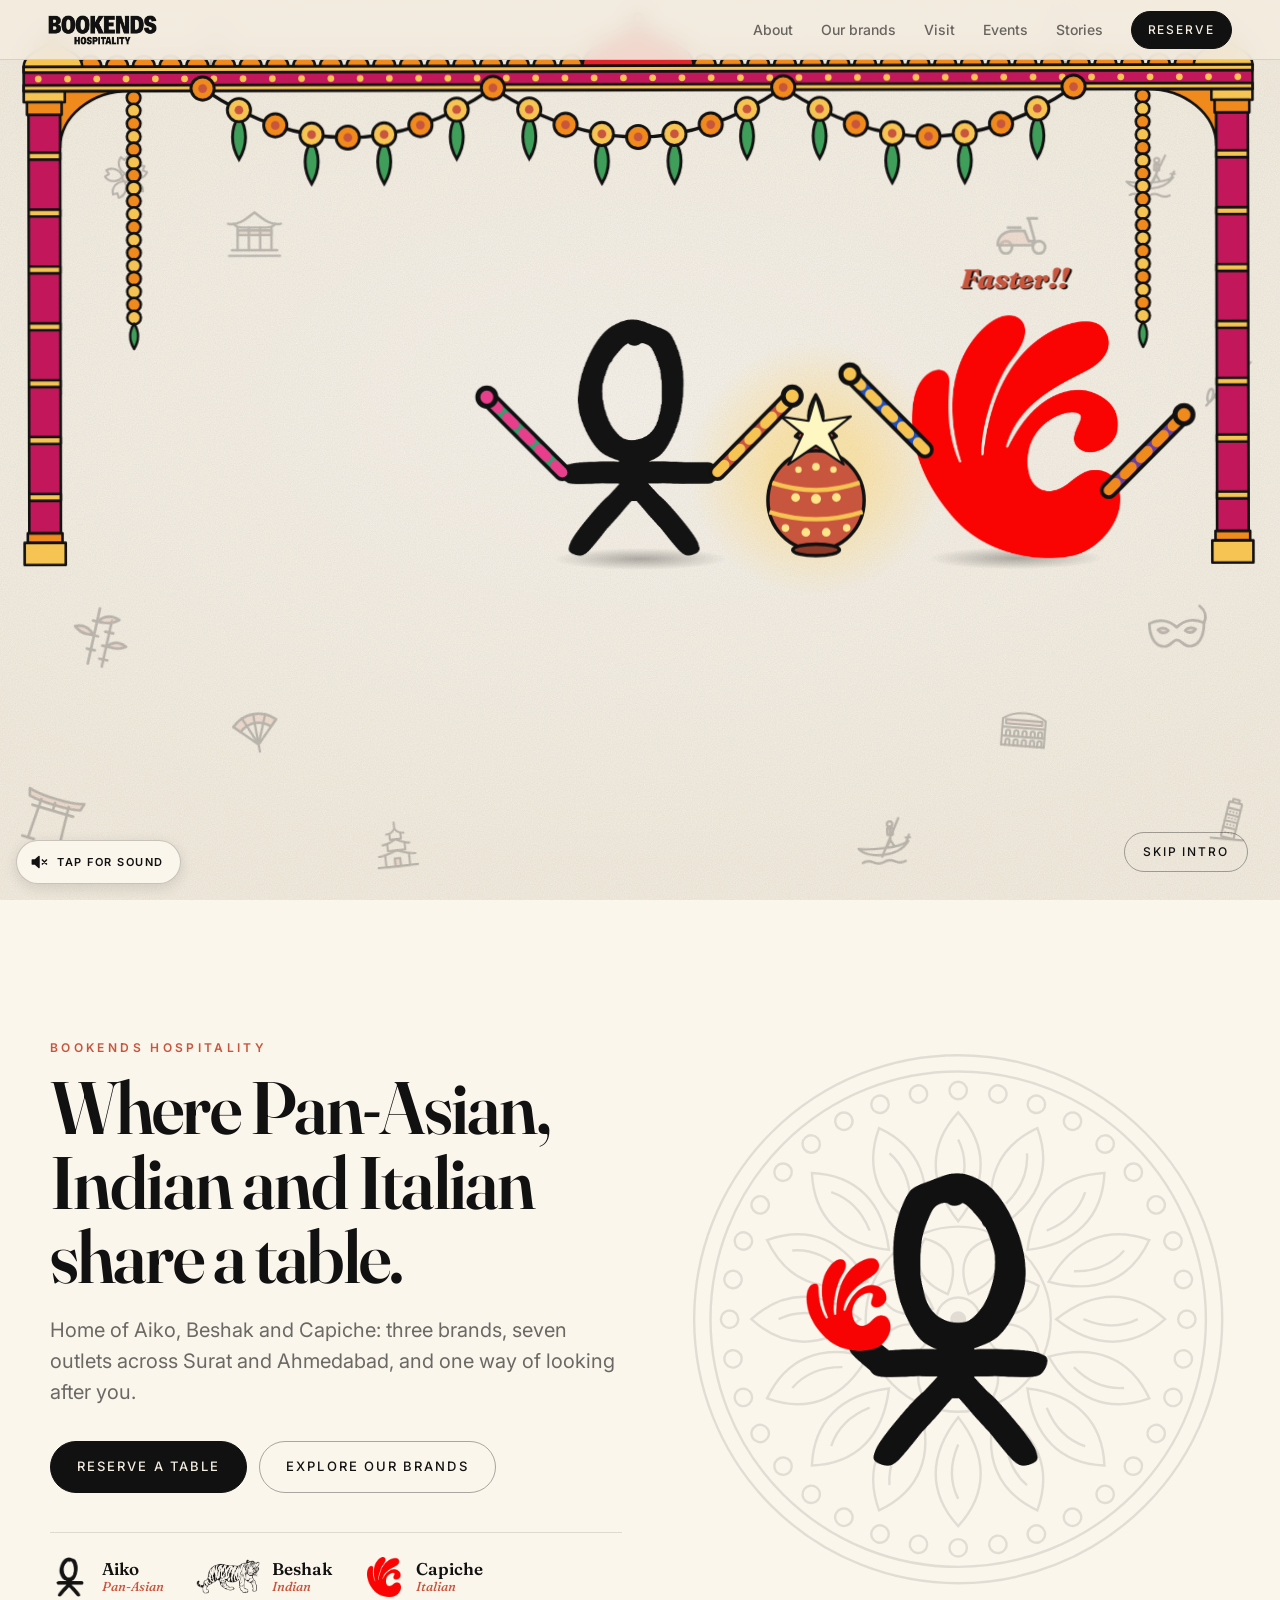
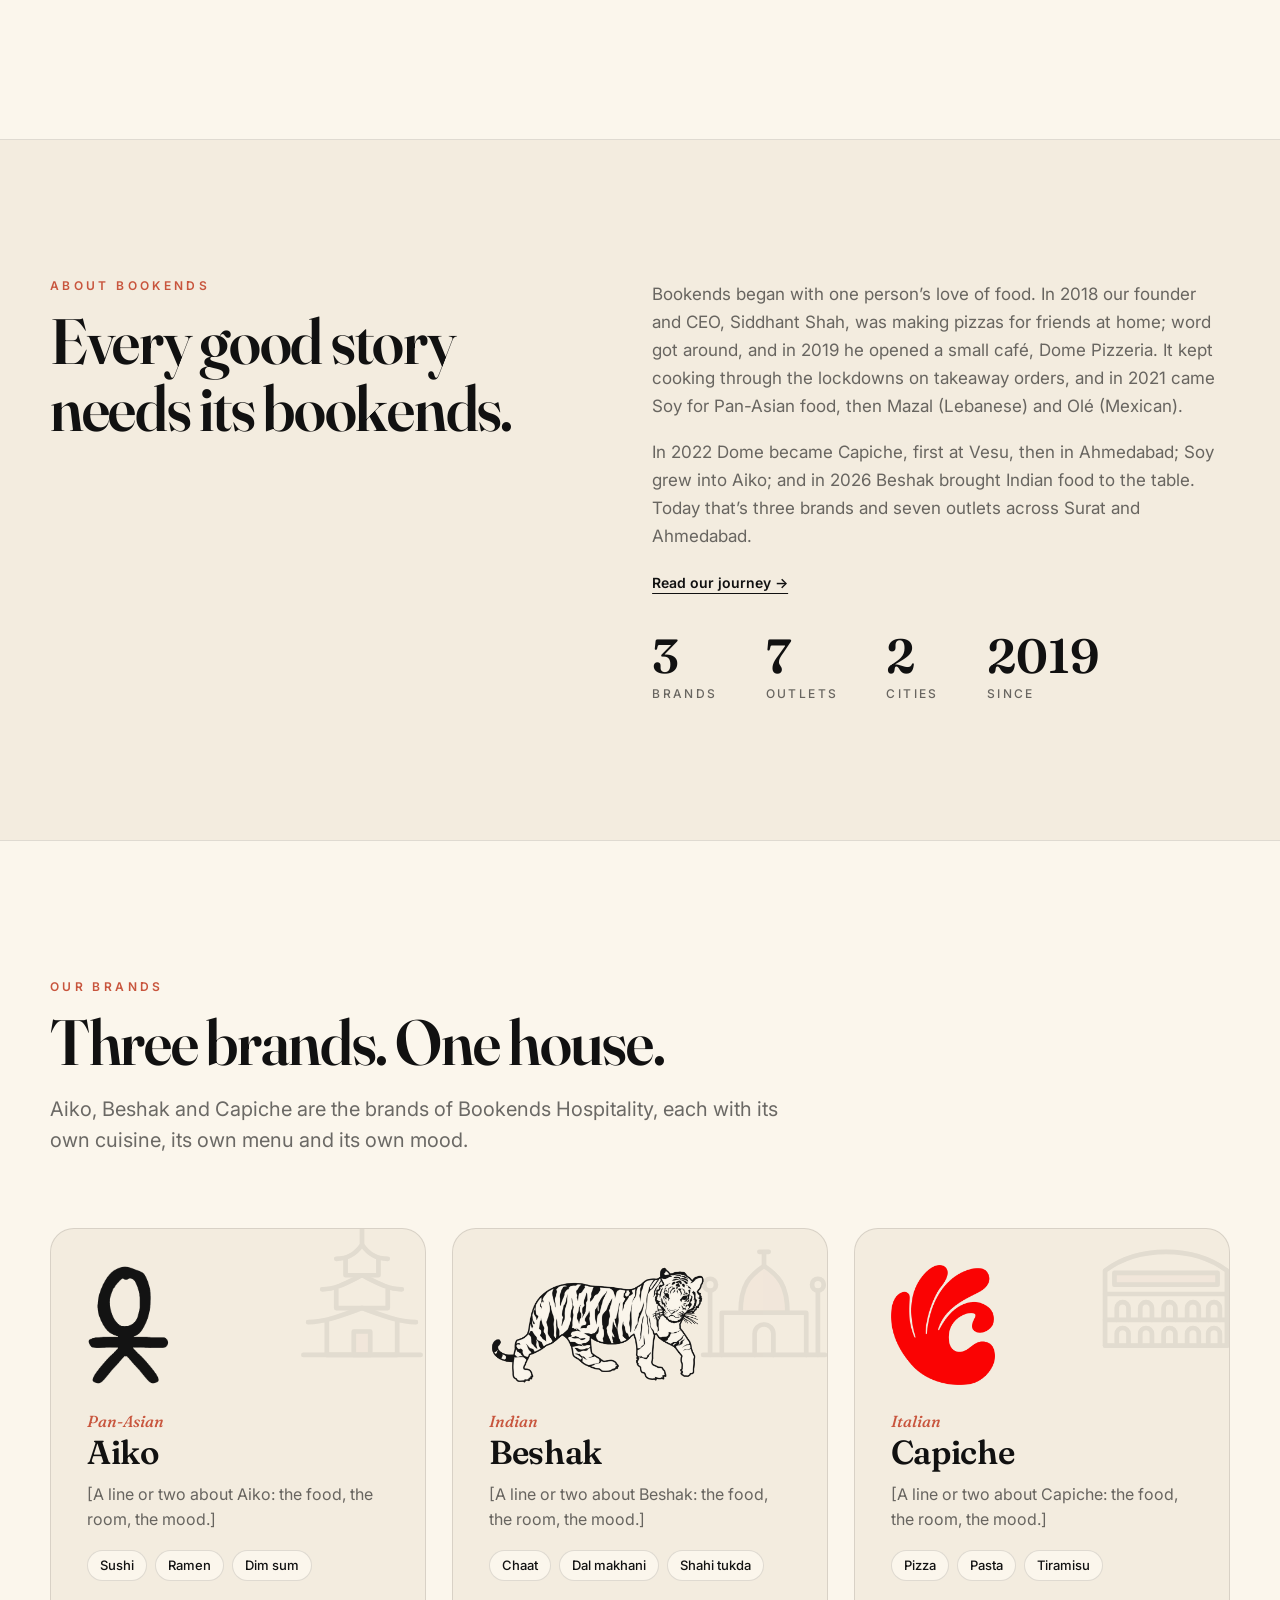
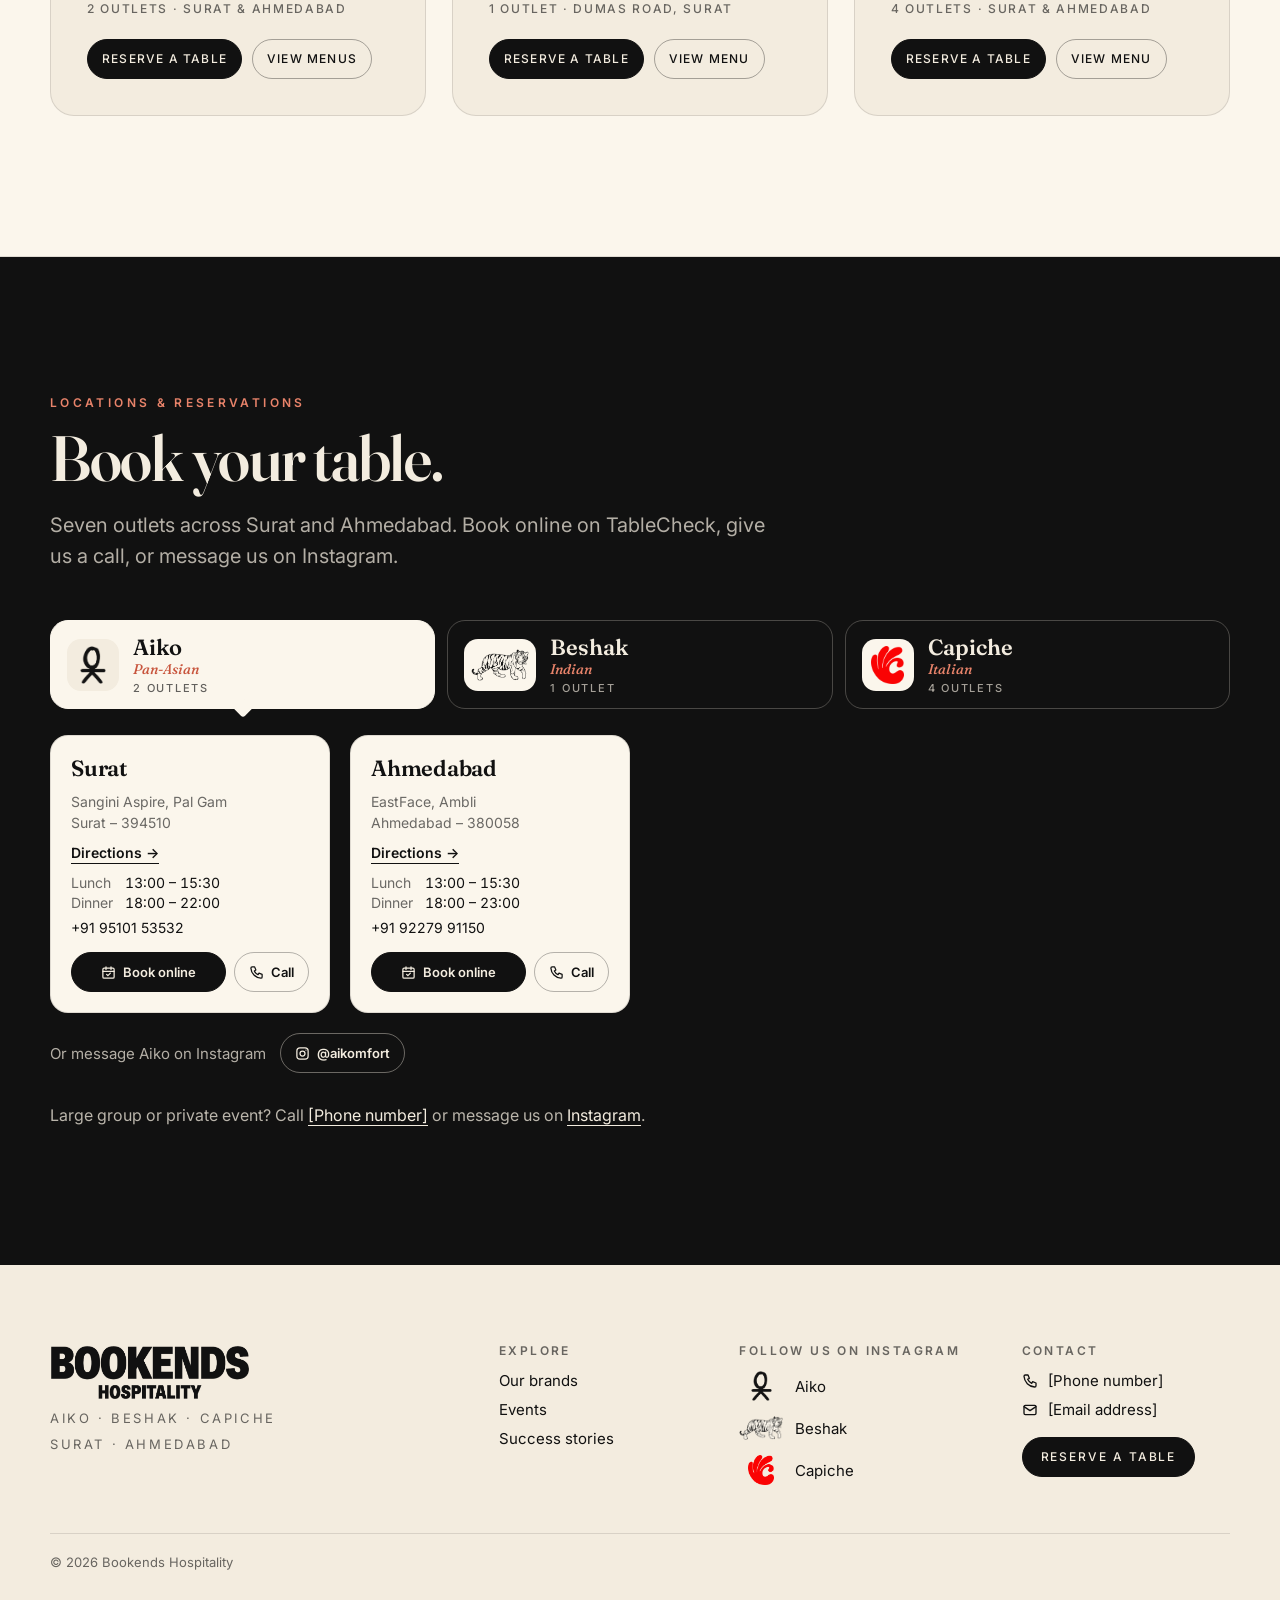
==== commit 0ed84e85: "The Bookends story, from Siddhant Shah's first pizzas in 2018 Success stories' journey is now the re" ====
--- a/index.html
+++ b/index.html
@@ -168,8 +168,9 @@
         <h2 class="h2 reveal" id="about-title">Every good story needs its bookends.</h2>
       </div>
       <div class="story__body">
-        <p class="reveal">[Tell the Bookends story here: who started it, when, and what ties Aiko, Beshak and Capiche together.]</p>
-        <p class="reveal">[A second paragraph about the people, the service, or what guests can expect.]</p>
+        <p class="reveal">Bookends began with one person’s love of food. In 2018 our founder and CEO, Siddhant Shah, was making pizzas for friends at home; word got around, and in 2019 he opened a small café, Dome Pizzeria. It kept cooking through the lockdowns on takeaway orders, and in 2021 came Soy for Pan-Asian food, then Mazal (Lebanese) and Olé (Mexican).</p>
+        <p class="reveal">In 2022 Dome became Capiche, first at Vesu, then in Ahmedabad; Soy grew into Aiko; and in 2026 Beshak brought Indian food to the table. Today that’s three brands and seven outlets across Surat and Ahmedabad.</p>
+        <p class="reveal"><a class="link-arrow" href="stories.html#journey">Read our journey →</a></p>
         <ul class="stats reveal">
           <li><strong>3</strong><span>Brands</span></li>
           <li><strong>7</strong><span>Outlets</span></li>
--- a/css/home.css
+++ b/css/home.css
@@ -366,12 +366,14 @@
 
 /* --- hero: the first view after the intro ------------------------------------ */
 
+/* the whole hero, down to the three brands under the buttons, fits one screen under the header:
+   its type and gaps follow the screen's height as well as its width (a laptop is wide but short) */
 .hero {
   display: flex;
   align-items: center;
   min-height: calc(100vh - var(--header-h));
   min-height: calc(100svh - var(--header-h));
-  padding-block: clamp(64px, 8vw, 110px);
+  padding-block: clamp(36px, min(8vw, 7svh), 110px);
   overflow: hidden;
   scroll-margin-top: var(--header-h);
   background: var(--paper-light);
@@ -390,7 +392,7 @@
   font-family: var(--font-display);
   font-weight: 600;
   font-variation-settings: 'opsz' 144;
-  font-size: clamp(42px, 5.8vw, 88px);
+  font-size: clamp(42px, min(5.8vw, 9.4svh), 88px);
   line-height: 1;
   letter-spacing: -.025em;
   text-wrap: balance;
@@ -402,7 +404,7 @@
   display: flex;
   flex-wrap: wrap;
   gap: 12px;
-  margin-top: clamp(28px, 3.4vw, 40px);
+  margin-top: clamp(22px, min(3.4vw, 3.6svh), 40px);
 }
 
 .btn--lg {
@@ -415,8 +417,8 @@
   display: flex;
   flex-wrap: wrap;
   gap: clamp(16px, 2.6vw, 32px);
-  margin: clamp(36px, 4.5vw, 56px) 0 0;
-  padding: clamp(20px, 2.4vw, 28px) 0 0;
+  margin: clamp(24px, min(4.5vw, 4.4svh), 56px) 0 0;
+  padding: clamp(16px, min(2.4vw, 2.6svh), 28px) 0 0;
   list-style: none;
   border-top: 1px solid var(--line);
 }
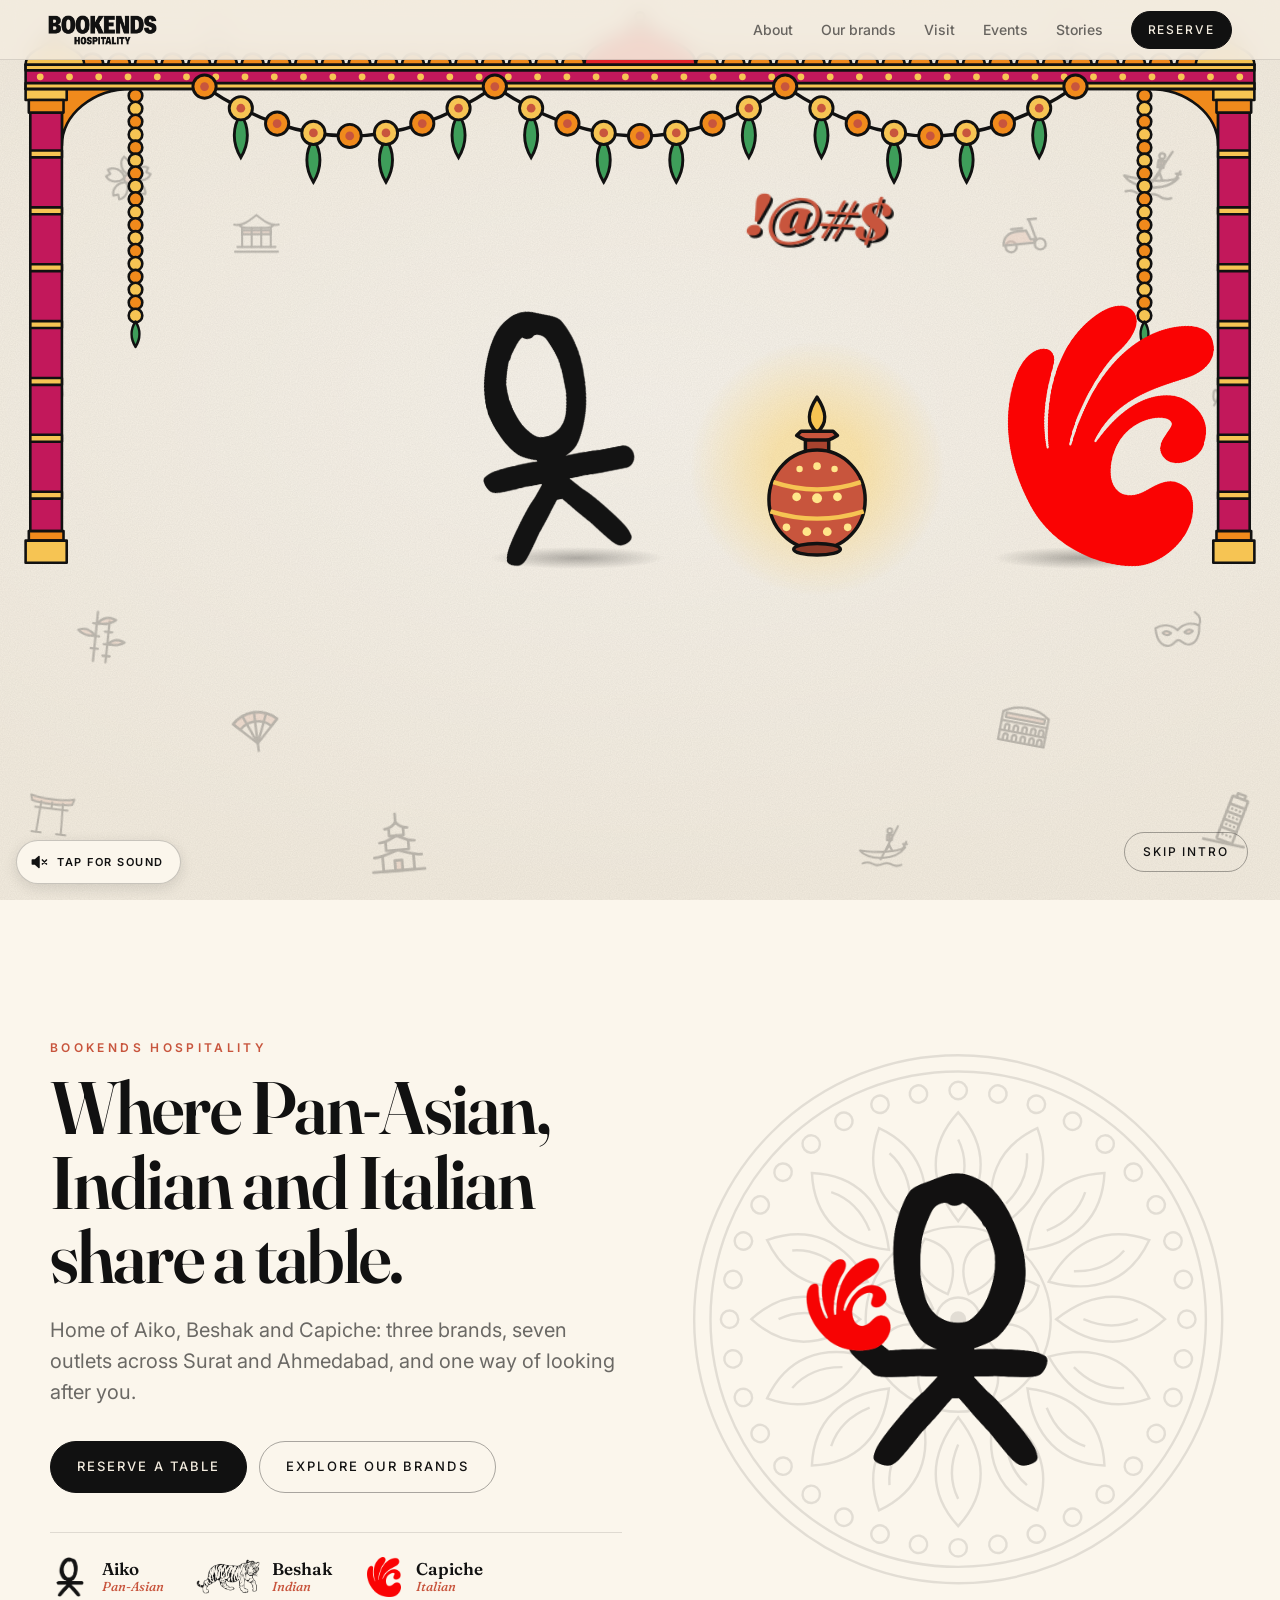
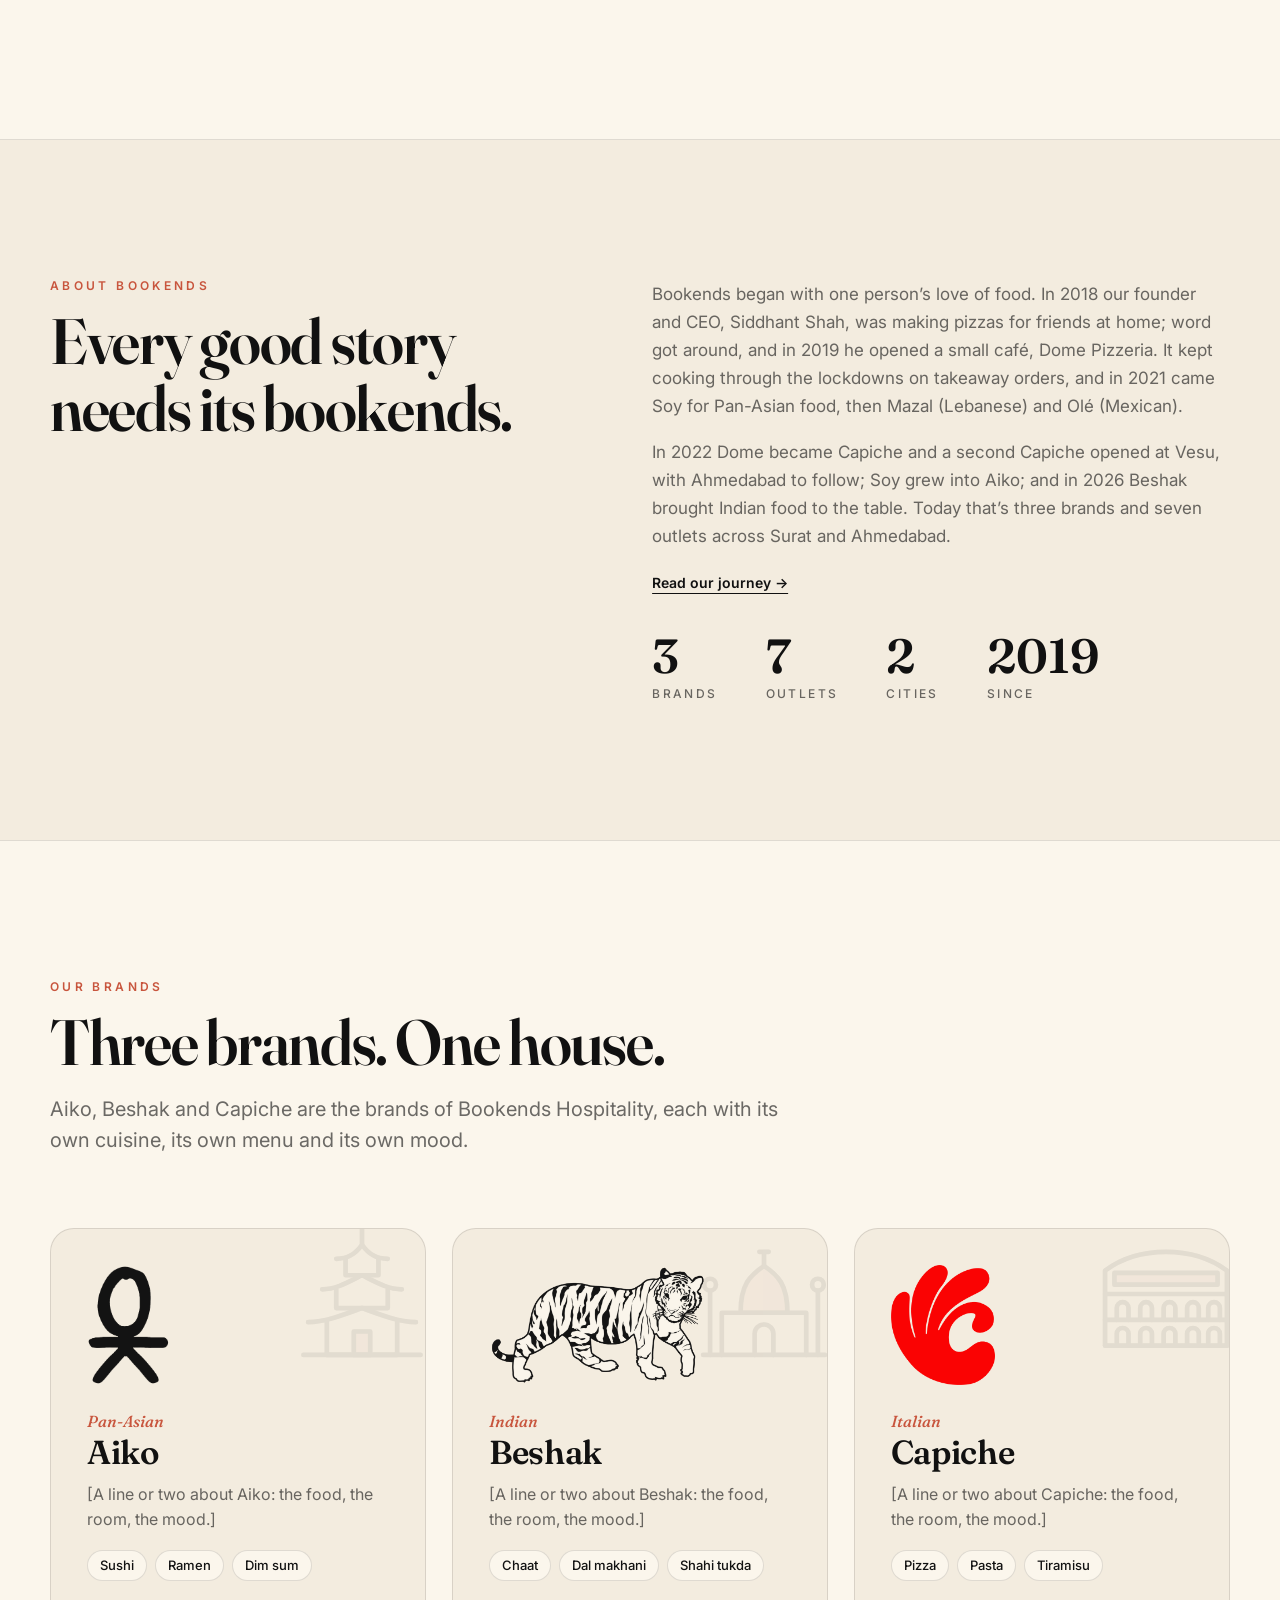
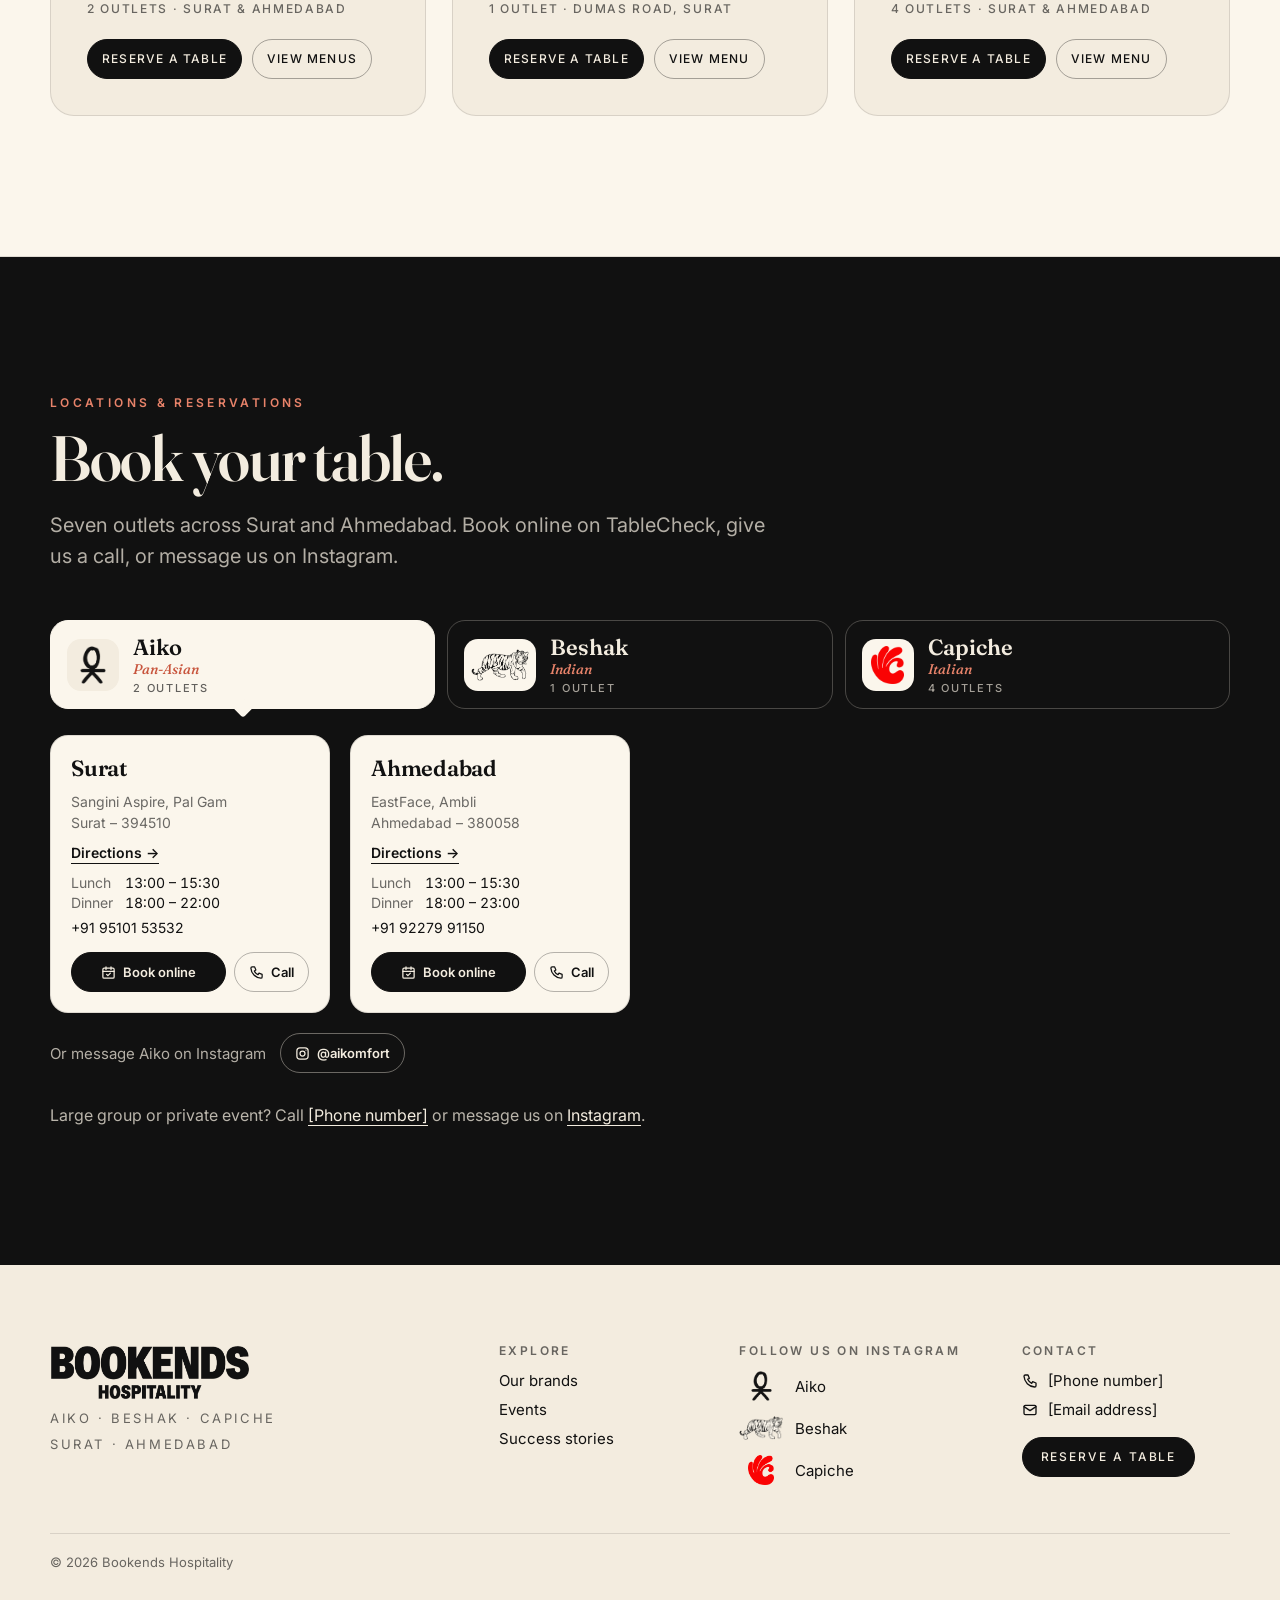
==== commit 0b0f7aa3: "Story: in 2022 Dome became Capiche, and Vesu was the second Capiche Co-Authored-By: Claude Opus 5.5 " ====
--- a/index.html
+++ b/index.html
@@ -169,7 +169,7 @@
       </div>
       <div class="story__body">
         <p class="reveal">Bookends began with one person’s love of food. In 2018 our founder and CEO, Siddhant Shah, was making pizzas for friends at home; word got around, and in 2019 he opened a small café, Dome Pizzeria. It kept cooking through the lockdowns on takeaway orders, and in 2021 came Soy for Pan-Asian food, then Mazal (Lebanese) and Olé (Mexican).</p>
-        <p class="reveal">In 2022 Dome became Capiche, first at Vesu, then in Ahmedabad; Soy grew into Aiko; and in 2026 Beshak brought Indian food to the table. Today that’s three brands and seven outlets across Surat and Ahmedabad.</p>
+        <p class="reveal">In 2022 Dome became Capiche and a second Capiche opened at Vesu, with Ahmedabad to follow; Soy grew into Aiko; and in 2026 Beshak brought Indian food to the table. Today that’s three brands and seven outlets across Surat and Ahmedabad.</p>
         <p class="reveal"><a class="link-arrow" href="stories.html#journey">Read our journey →</a></p>
         <ul class="stats reveal">
           <li><strong>3</strong><span>Brands</span></li>
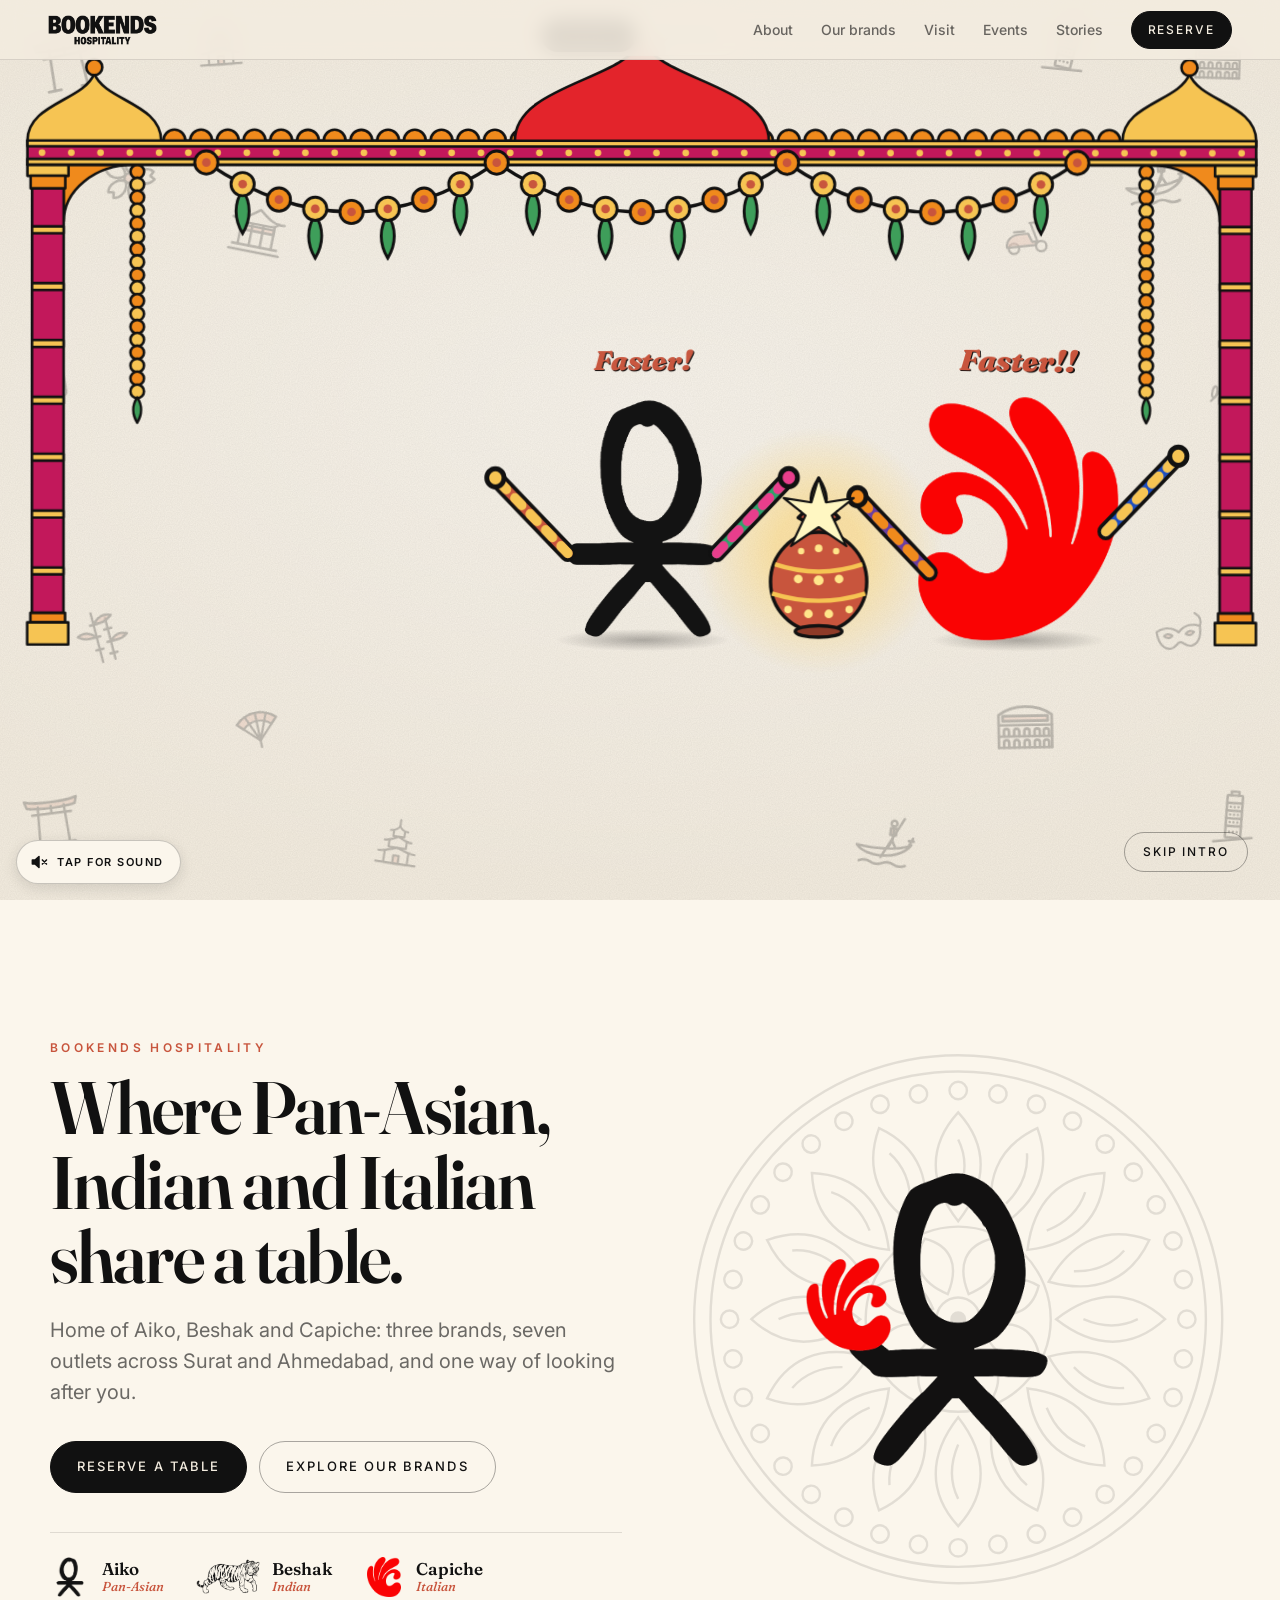
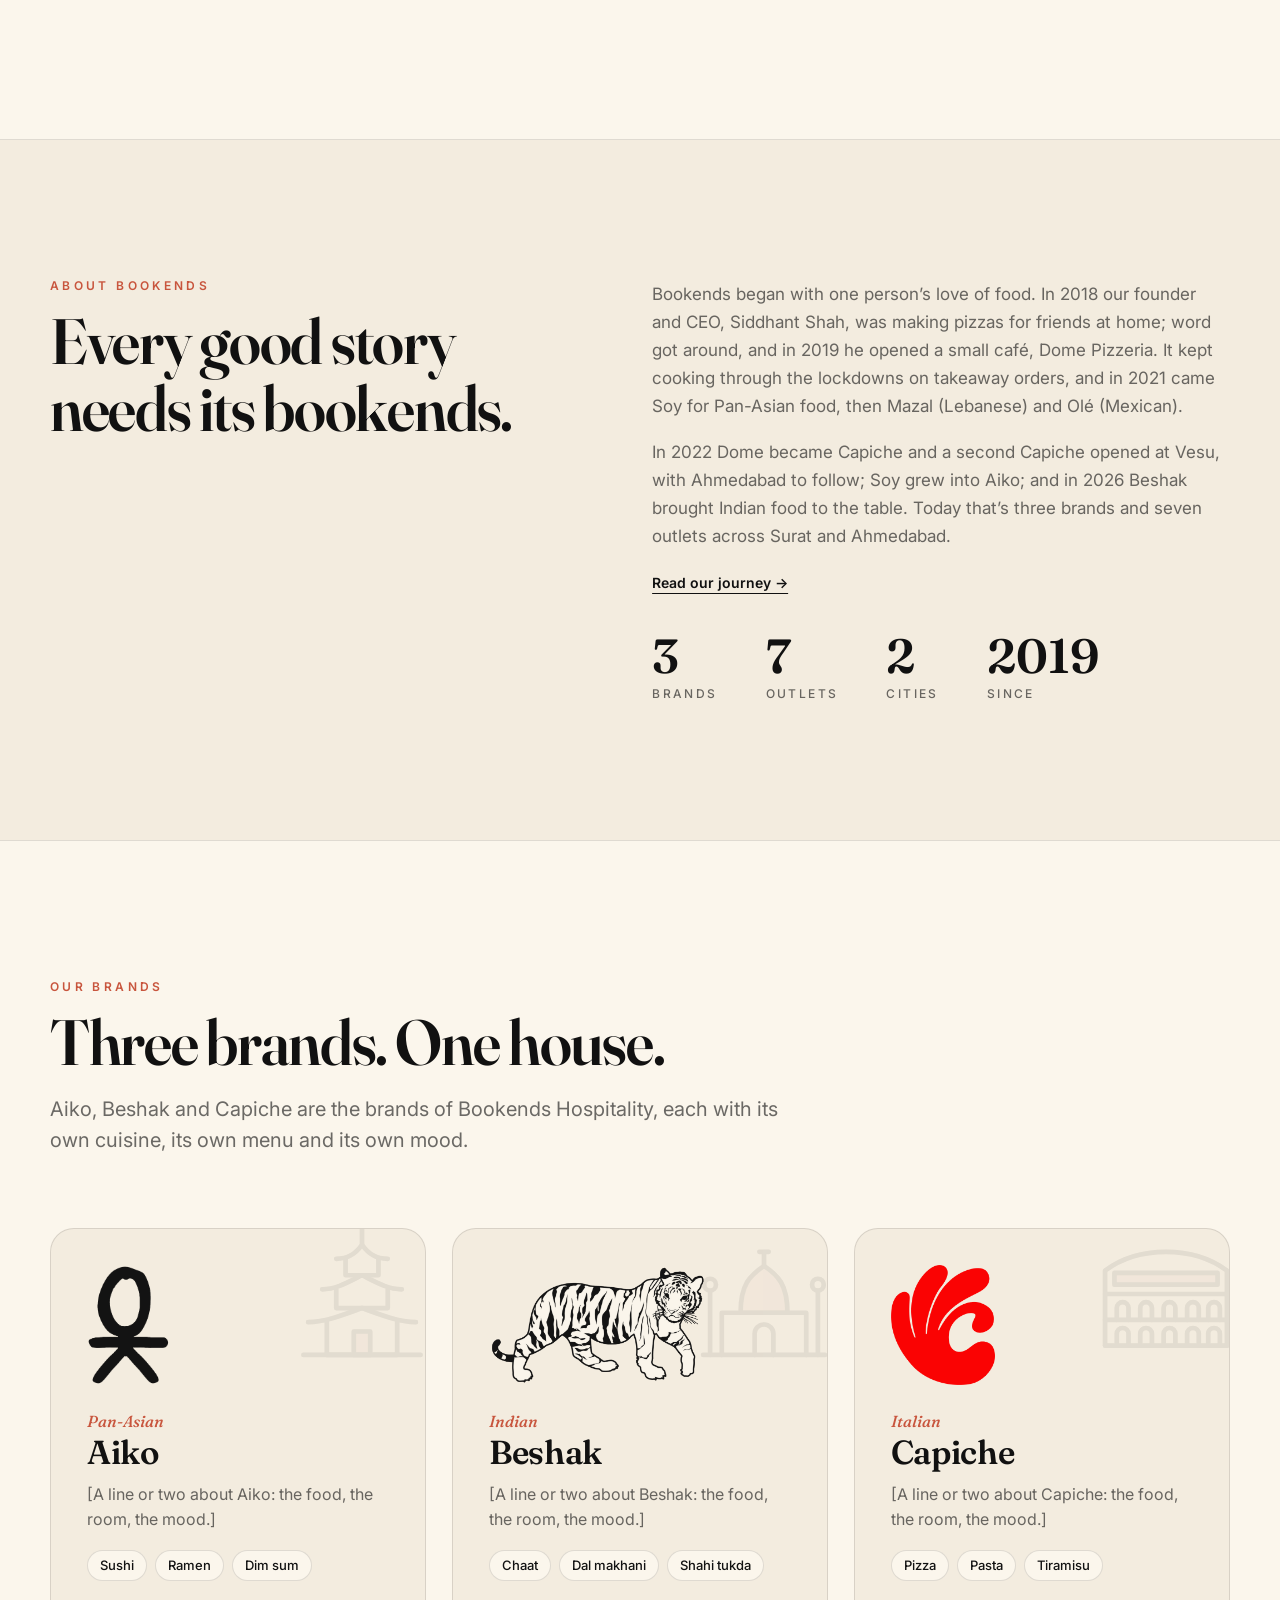
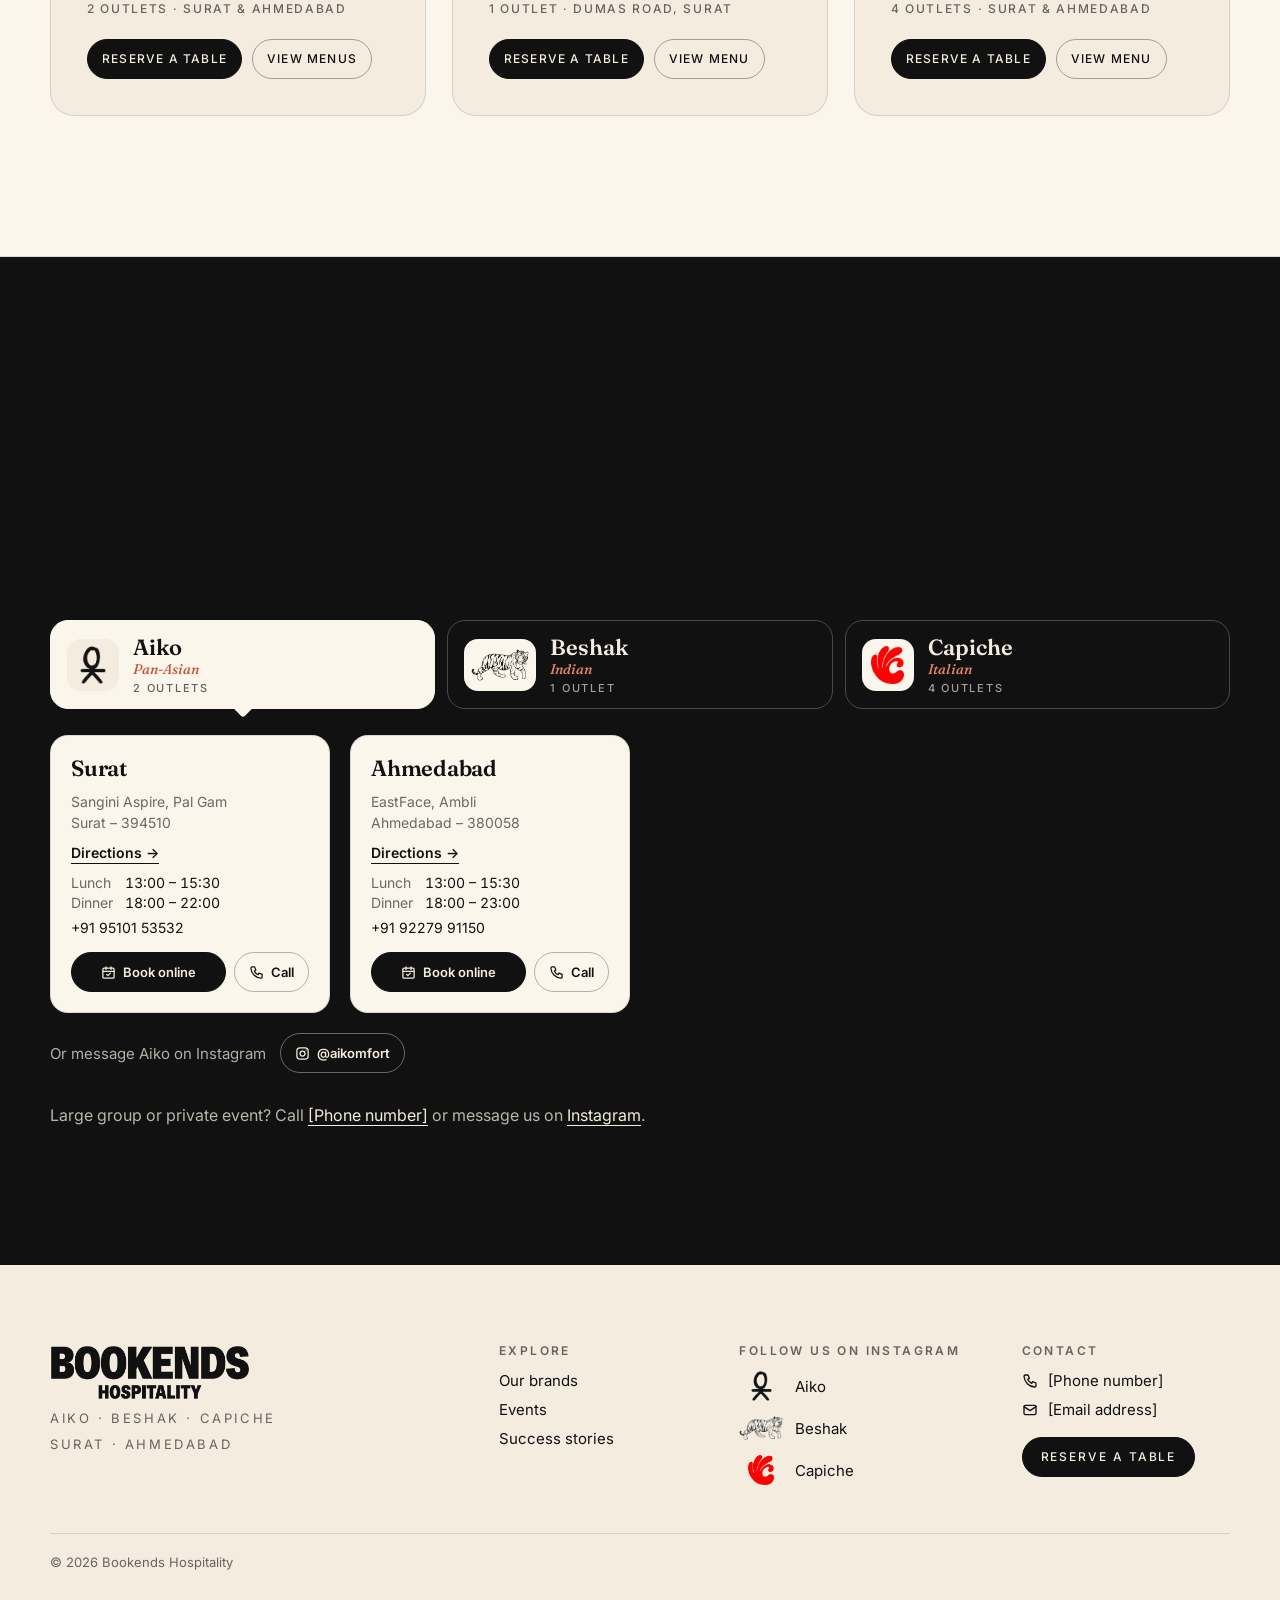
==== commit 27950040: "Dussehra on the live site, with a Navratri / Dussehra toggle on the intro The Dussehra opening comes" ====
--- a/index.html
+++ b/index.html
@@ -118,6 +118,11 @@
 
     <button class="btn skip" type="button">Skip intro</button>
     <!-- sound on / off, only while the intro plays; says "Tap for sound" until the browser allows audio (js/sound.js) -->
+    <!-- which festival the intro plays (js/intro.js) -->
+    <div class="festival" role="group" aria-label="Intro">
+      <button type="button" data-variant="navratri" aria-pressed="true">Navratri</button>
+      <button type="button" data-variant="dussehra" aria-pressed="false">Dussehra</button>
+    </div>
     <button class="sound" id="sound-toggle" type="button" aria-pressed="false" aria-label="Turn sound on">
       <svg viewBox="0 0 24 24" width="20" height="20" aria-hidden="true" fill="none" stroke="currentColor" stroke-width="1.8" stroke-linecap="round" stroke-linejoin="round">
         <path d="M4 9.5h3.5L12 5.5v13l-4.5-4H4z" fill="currentColor"/>
--- a/css/style.css
+++ b/css/style.css
@@ -12,7 +12,7 @@
   --stroke: 3px;
 
   /* stage geometry */
-  --floor: 62%;                         /* where everyone stands, from the top */
+  --floor: 71%;                         /* where everyone stands, from the top */
   --fh: clamp(96px, 27vmin, 300px);     /* fighter height */
   --fw-max: 24vw;                       /* fighter max width */
   --th: clamp(140px, 40vmin, 440px);    /* tiger max height */
@@ -37,6 +37,11 @@
     --aiko-x: 15%;
     --capiche-x: 85%;
   }
+}
+
+/* tall tablets: the cast a little lower than on a phone */
+@media (max-aspect-ratio: 4/5) and (min-width: 601px) {
+  :root { --floor: 66%; }
 }
 
 *, *::before, *::after { box-sizing: border-box; }
@@ -671,6 +676,53 @@
 .no-anim .replay,
 .no-anim .char { display: none; }
 
+/* --- festival toggle: Navratri or Dussehra, top middle of the intro ------------- */
+
+.festival {
+  position: absolute;
+  top: max(16px, env(safe-area-inset-top));
+  left: 50%;
+  z-index: 10;
+  display: flex;
+  gap: 2px;
+  padding: 3px;
+  background: rgba(251, 246, 236, .85);
+  border: 1px solid rgba(17, 17, 17, .18);
+  border-radius: 999px;
+  translate: -50% 0;
+  -webkit-backdrop-filter: blur(6px);
+  backdrop-filter: blur(6px);
+}
+
+.festival button {
+  min-height: 32px;
+  padding: 6px 14px;
+  font: 500 11px/1 var(--font-ui);
+  letter-spacing: .14em;
+  text-transform: uppercase;
+  color: var(--ink-soft);
+  background: transparent;
+  border: 0;
+  border-radius: 999px;
+  cursor: pointer;
+  transition: background-color .2s, color .2s;
+}
+
+.festival button:hover { color: var(--ink); }
+
+.festival button[aria-pressed="true"] {
+  color: var(--paper);
+  background: var(--ink);
+}
+
+.festival button:focus-visible {
+  outline: 2px solid var(--accent);
+  outline-offset: 2px;
+}
+
+.stage:not(.is-ready) .festival,
+.no-anim .festival { visibility: hidden; }
+
 /* --- sound button, on the intro only ----------------------------------------- */
 
 .sound {
